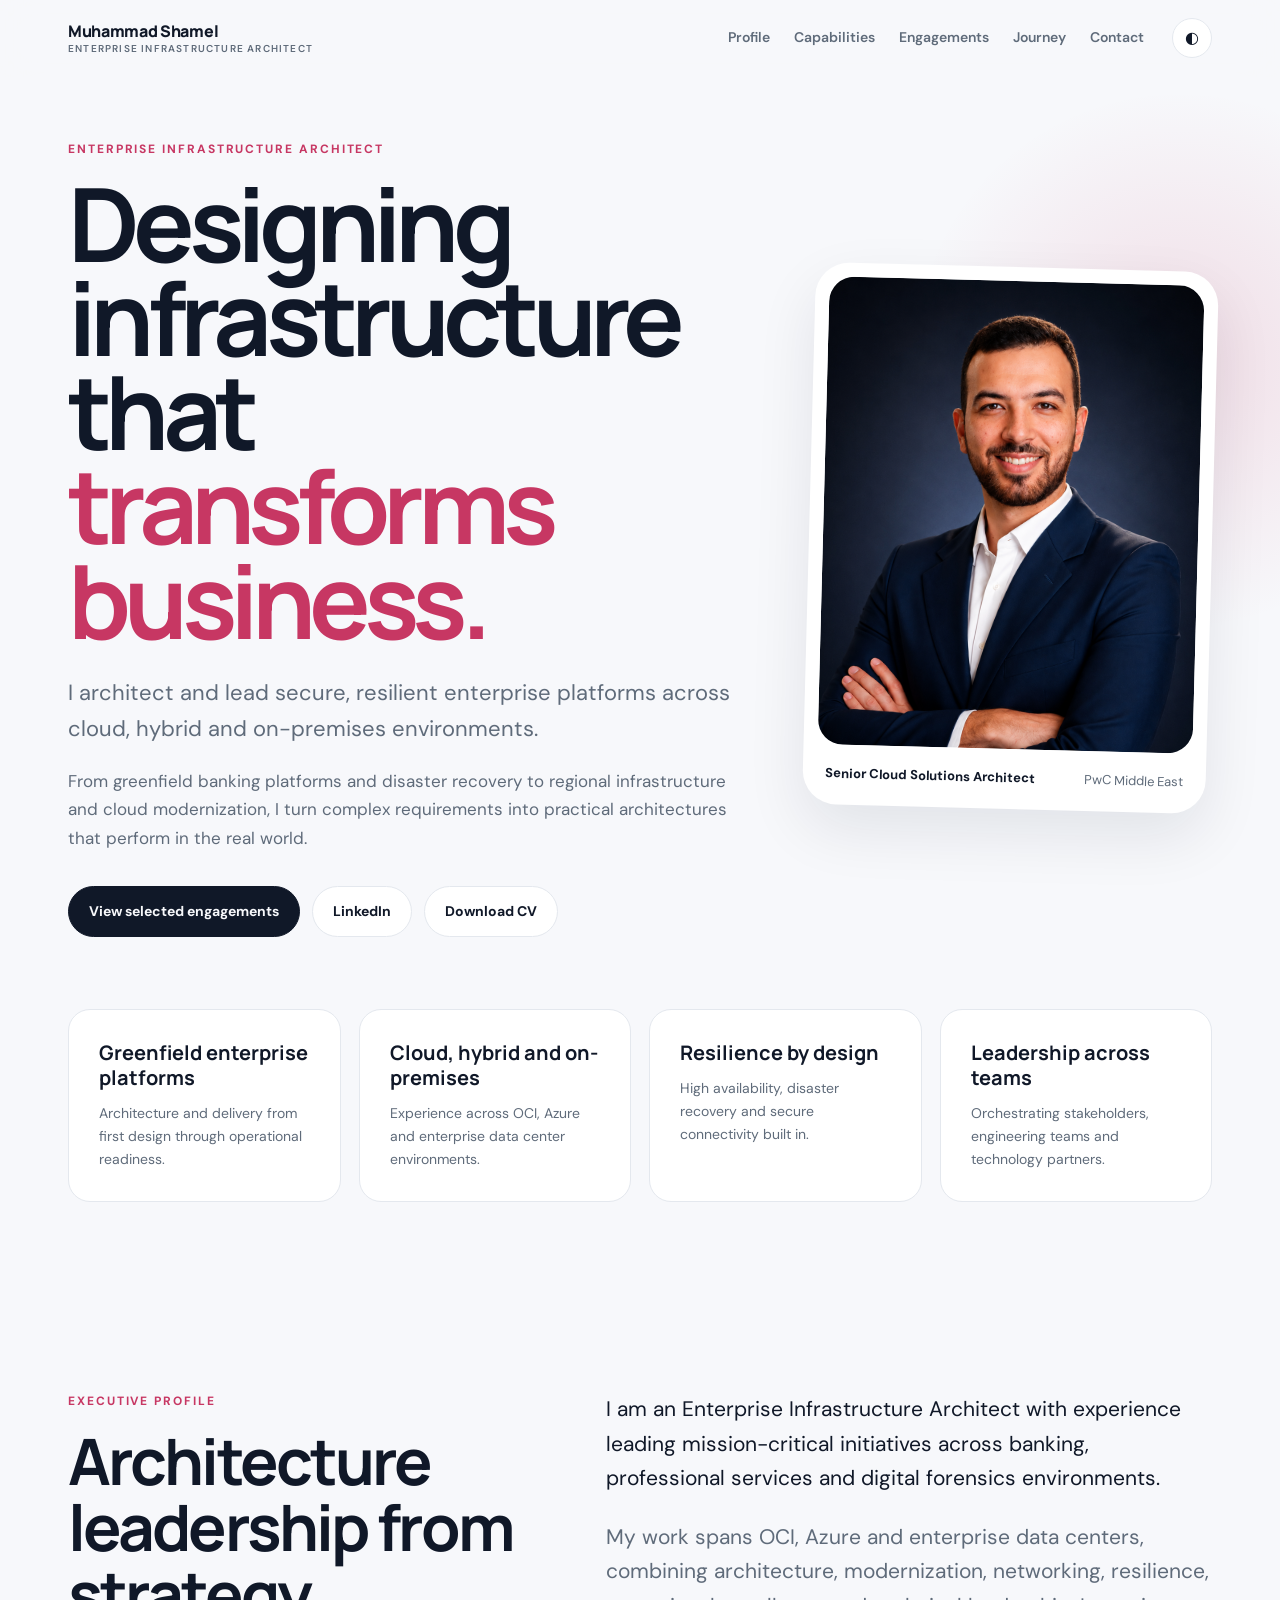
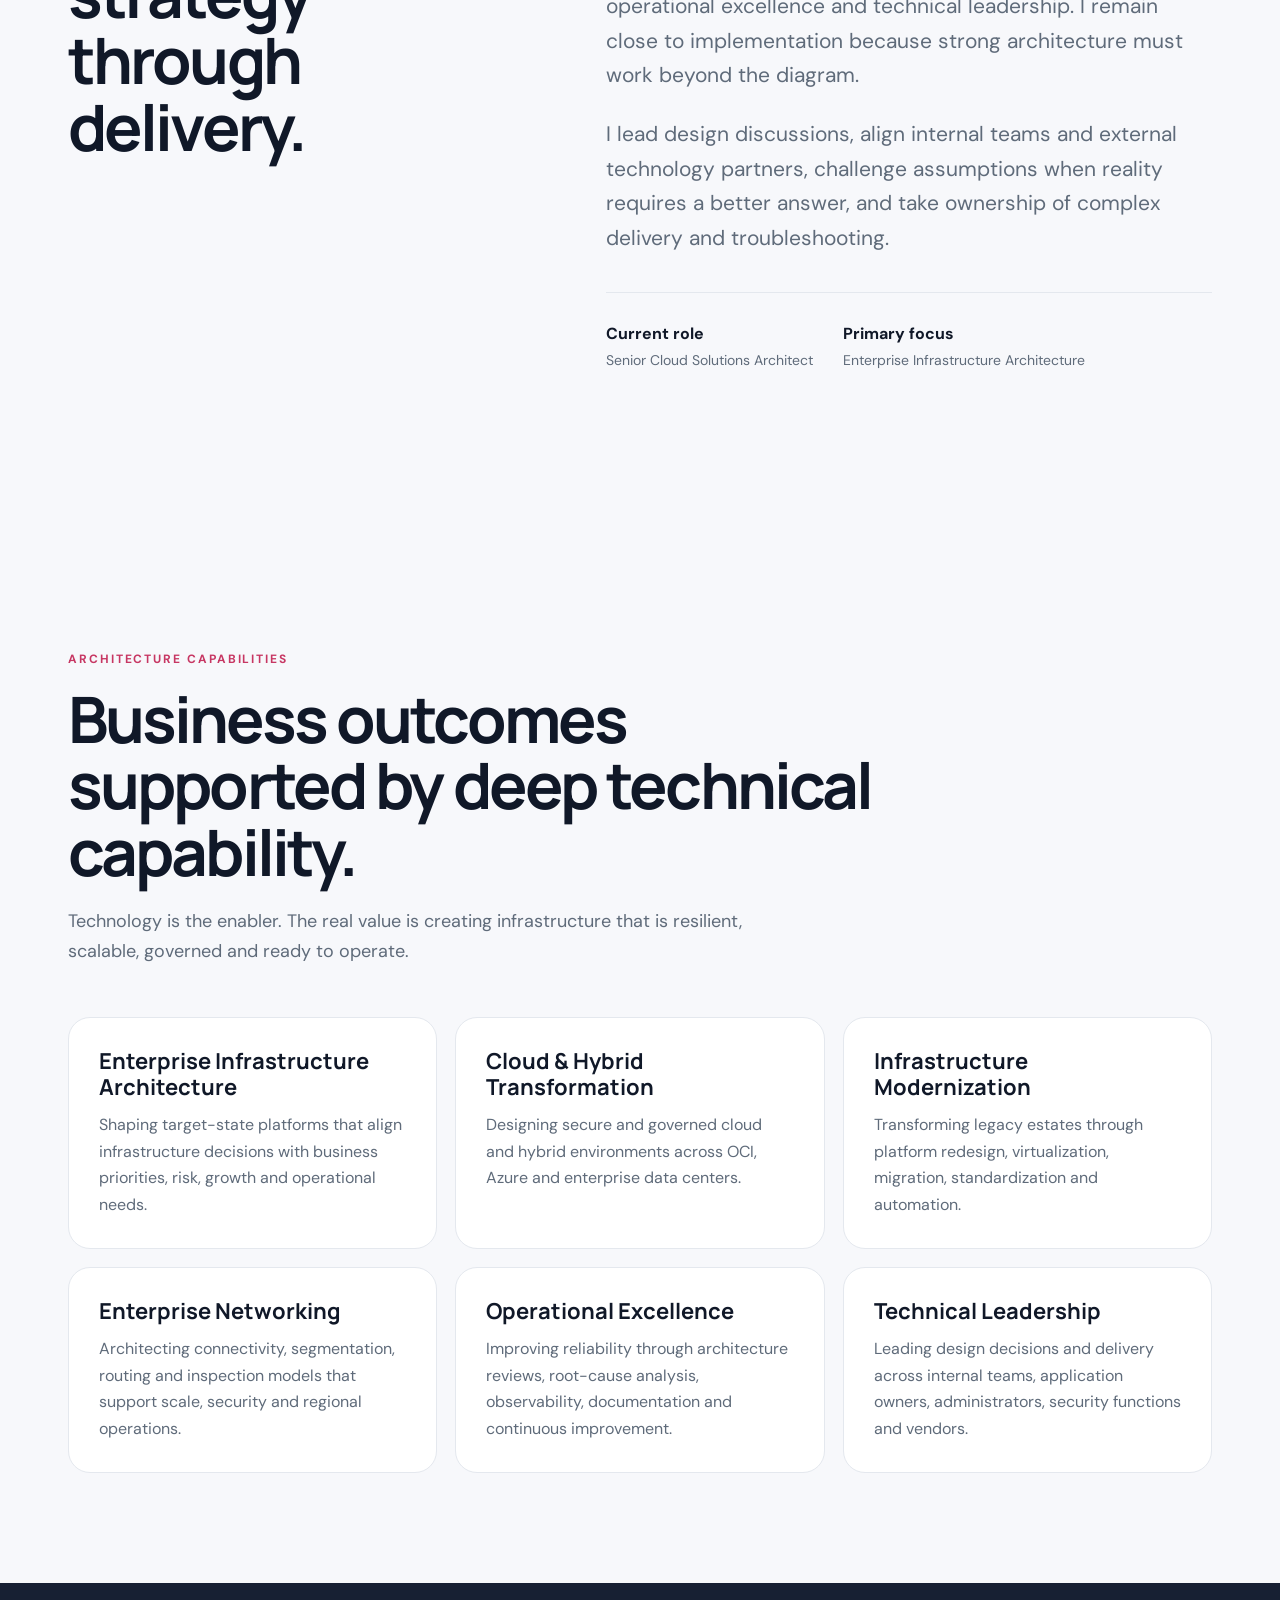
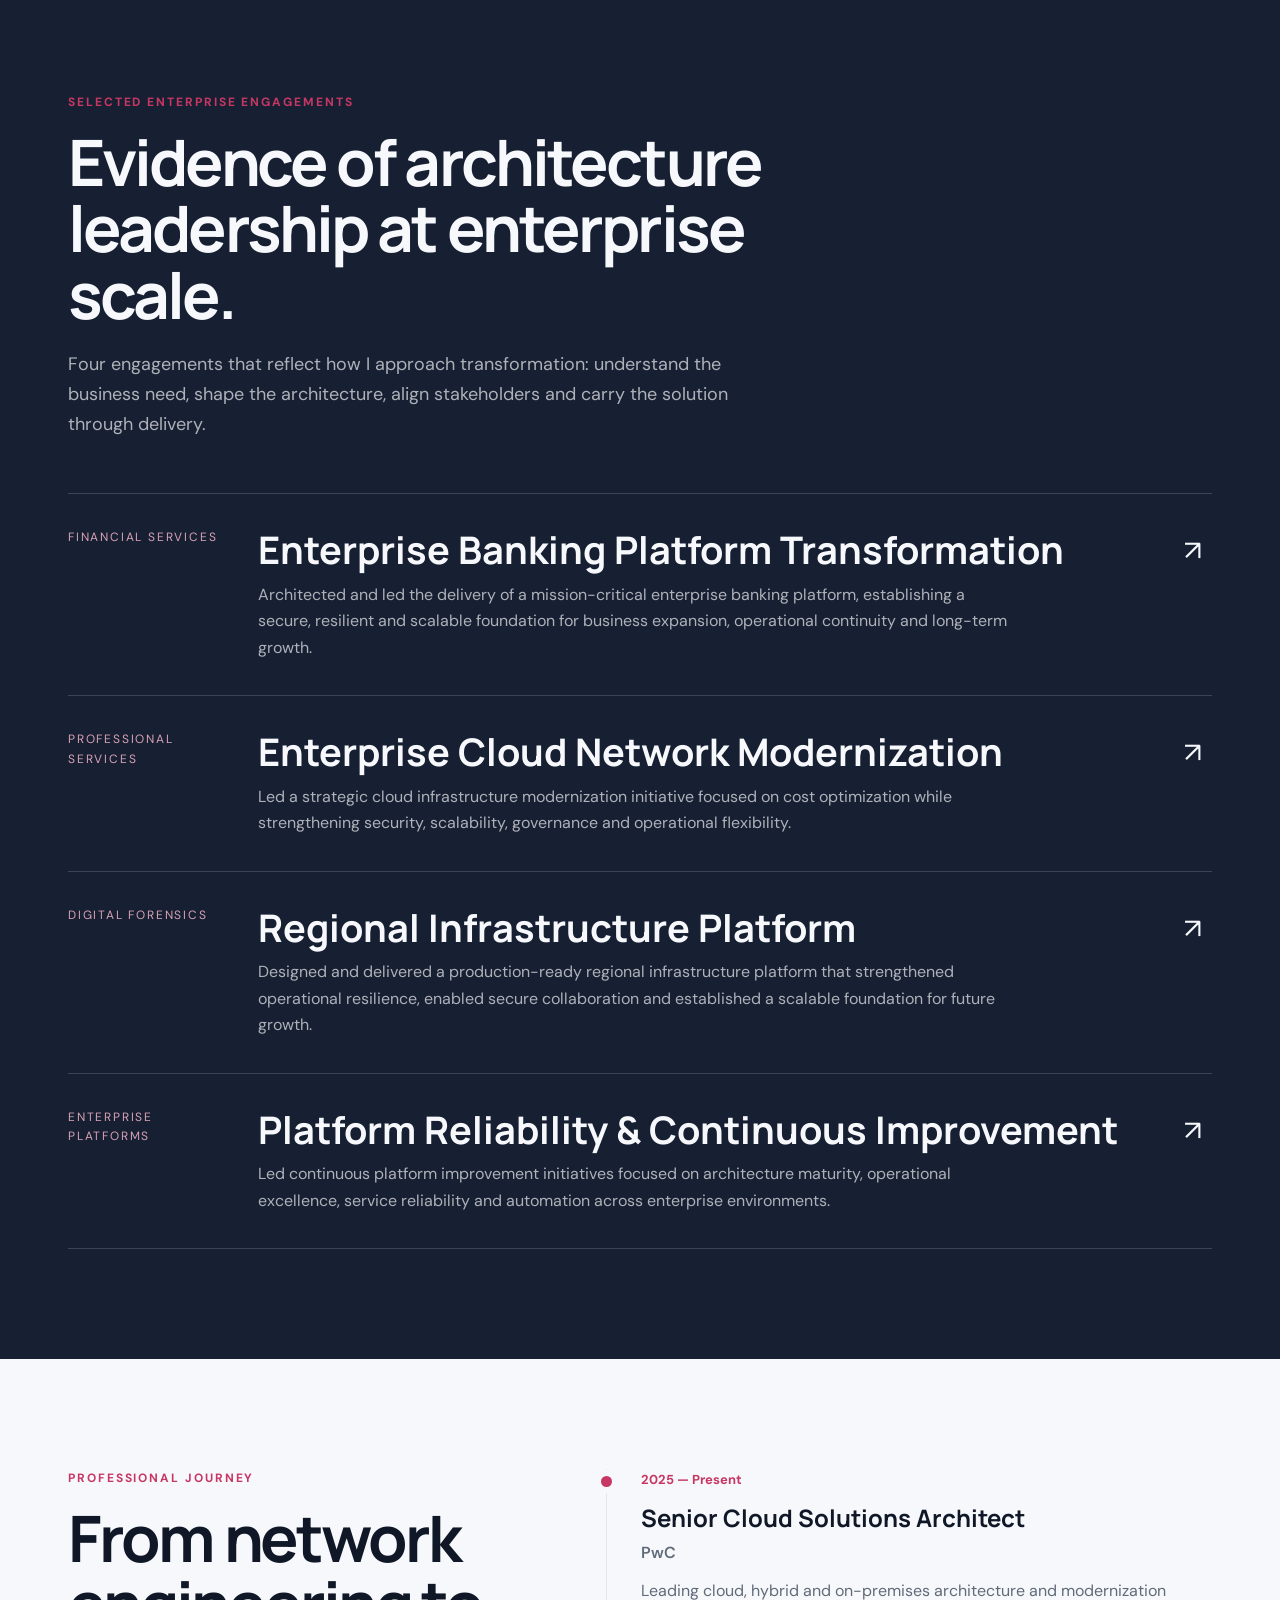
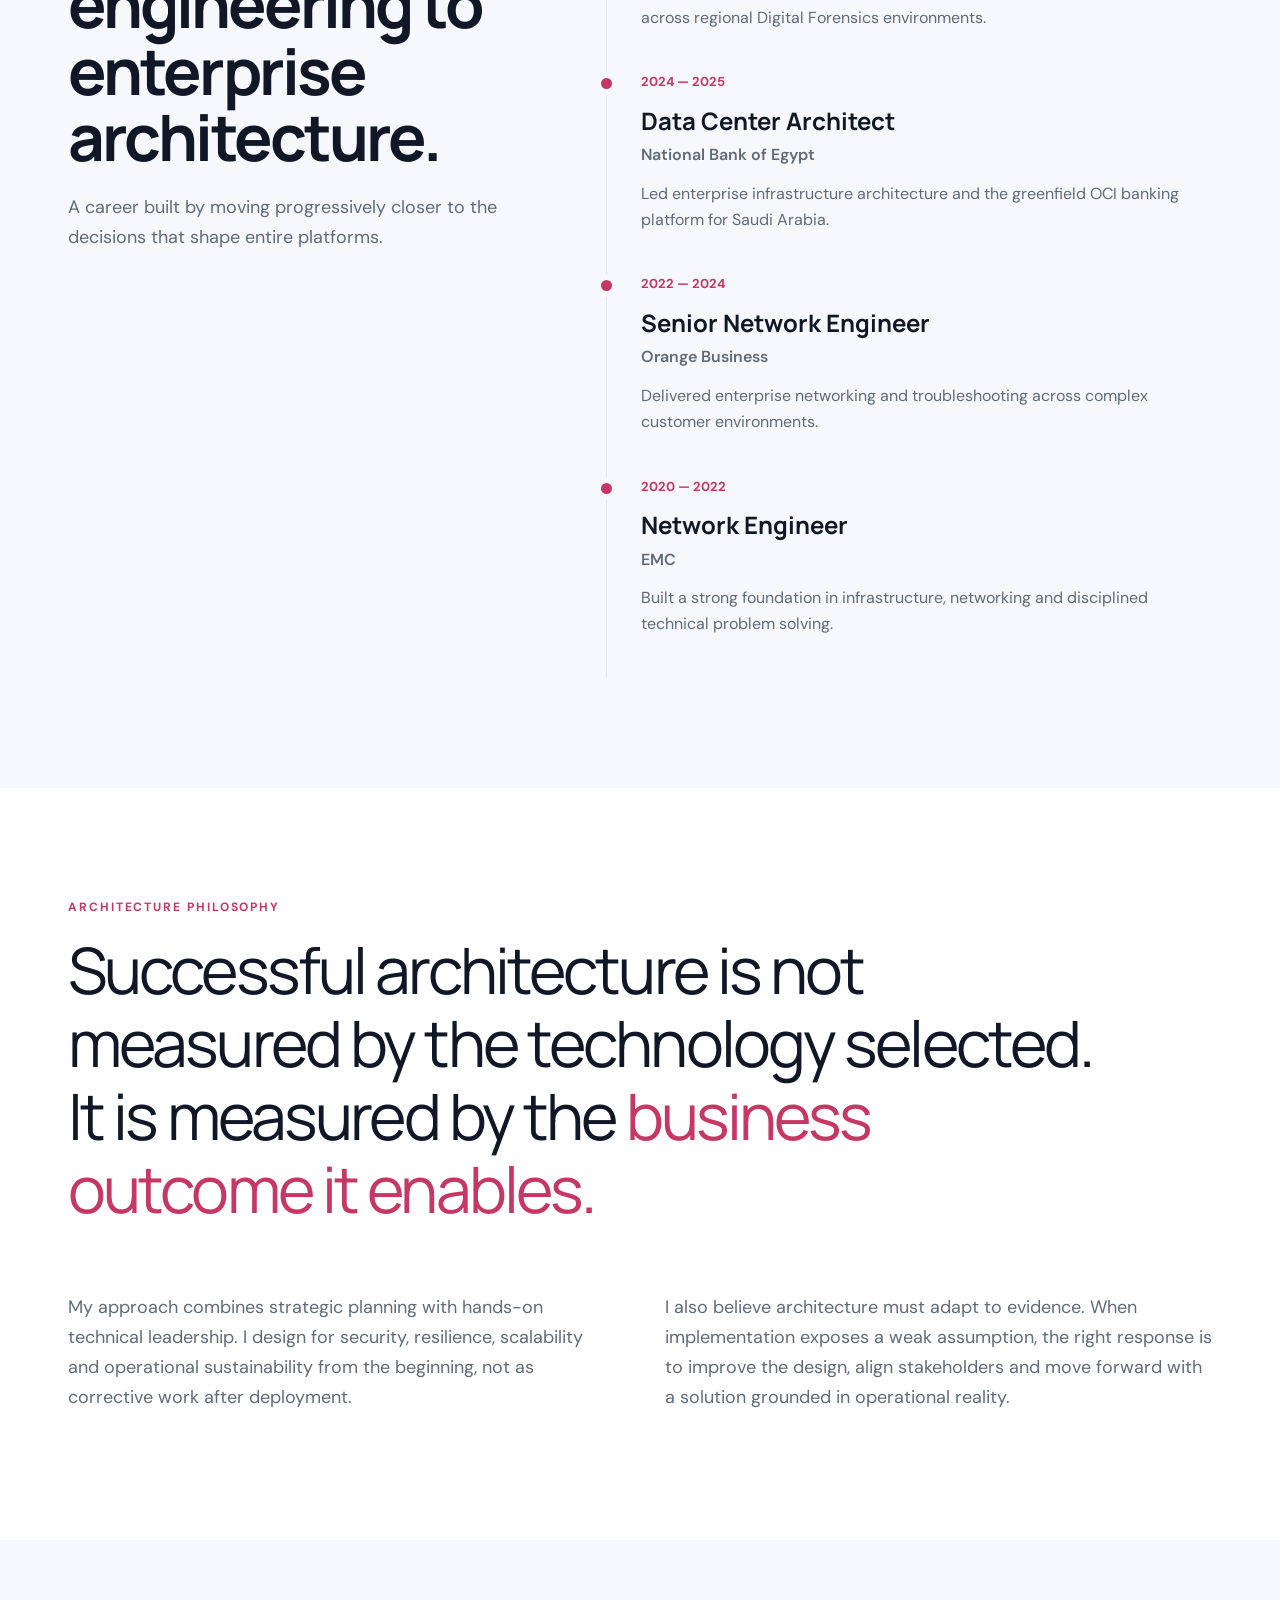
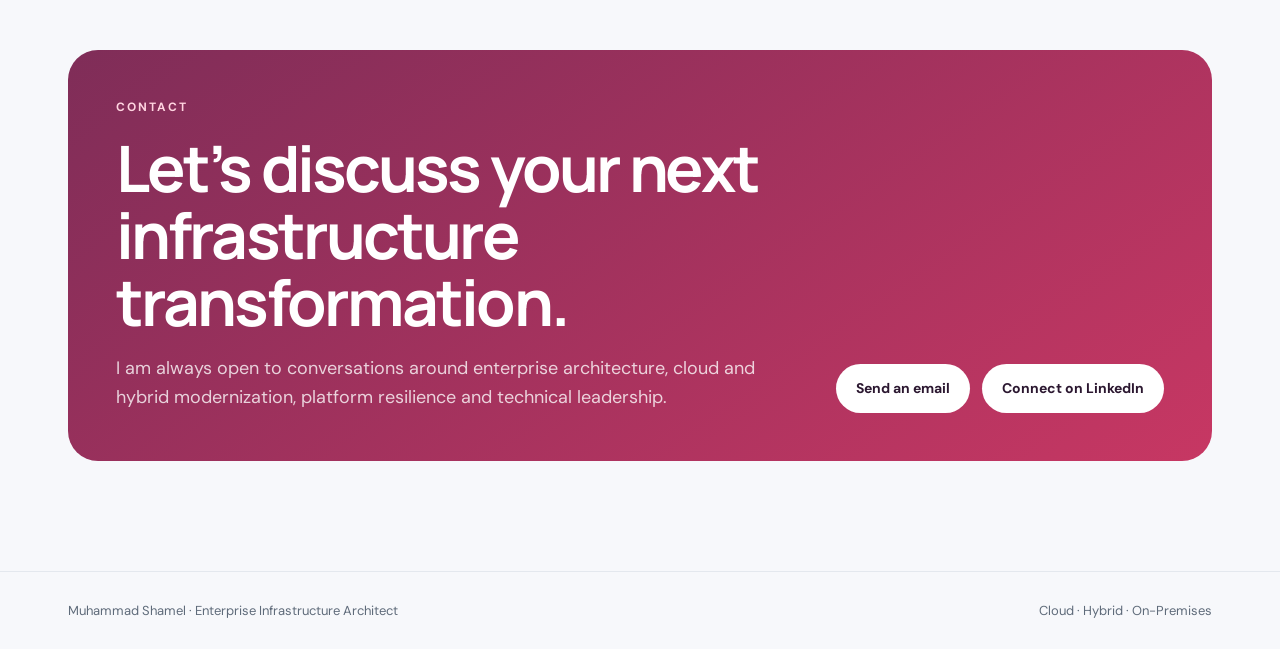
==== docs/index.html @ b3549b12 "updates" ====
<!doctype html>
<html lang="en" data-theme="light">
<head>
<meta charset="utf-8">
<meta name="viewport" content="width=device-width,initial-scale=1">
<title>Muhammad Shamel | Enterprise Infrastructure Architect</title>
<meta name="description" content="Enterprise Infrastructure Architect designing and leading secure, resilient and modern cloud, hybrid and on-premises platforms.">
<link rel="preconnect" href="https://fonts.googleapis.com">
<link rel="preconnect" href="https://fonts.gstatic.com" crossorigin>
<link href="https://fonts.googleapis.com/css2?family=DM+Sans:wght@400;500;600;700&family=Manrope:wght@500;600;700;800&display=swap" rel="stylesheet">
<style>
:root{--bg:#f7f8fb;--surface:#fff;--surface-2:#f0f3f7;--text:#101828;--muted:#5f6b7a;--line:#e4e8ee;--brand:#c73763;--brand-2:#7f2d58;--dark:#172033;--shadow:0 24px 60px rgba(16,24,40,.09);--radius:22px;--max:1200px;--font:"DM Sans",sans-serif;--display:"Manrope",sans-serif}
html[data-theme="dark"]{--bg:#0d1119;--surface:#141a24;--surface-2:#1a2230;--text:#f5f7fb;--muted:#a7b0bf;--line:#283243;--dark:#f5f7fb;--shadow:0 24px 70px rgba(0,0,0,.32)}
*{box-sizing:border-box}html{scroll-behavior:smooth;scroll-padding-top:82px}body{margin:0;background:var(--bg);color:var(--text);font-family:var(--font);line-height:1.65;-webkit-font-smoothing:antialiased}a{color:inherit;text-decoration:none}button{font:inherit}img{max-width:100%;display:block}.wrap{max-width:var(--max);margin:auto;padding:0 28px}.section{padding:110px 0}.eyebrow{font-size:12px;letter-spacing:.16em;text-transform:uppercase;font-weight:700;color:var(--brand);margin-bottom:16px}.section h2{font-family:var(--display);font-size:clamp(38px,5vw,64px);line-height:1.04;letter-spacing:-.045em;margin:0;max-width:820px}.lead{font-size:18px;color:var(--muted);max-width:720px;margin:22px 0 0}.nav{position:fixed;inset:0 0 auto;z-index:50;background:color-mix(in srgb,var(--bg) 82%,transparent);backdrop-filter:blur(18px);border-bottom:1px solid transparent}.nav.scrolled{border-color:var(--line)}.nav-inner{height:76px;display:flex;align-items:center;gap:28px}.brand{font-family:var(--display);font-weight:800;letter-spacing:-.02em}.brand small{display:block;font-family:var(--font);font-weight:600;color:var(--muted);font-size:10px;letter-spacing:.12em;text-transform:uppercase;margin-top:-3px}.links{display:flex;gap:24px;margin-left:auto;font-size:14px;font-weight:600;color:var(--muted)}.links a:hover,.links a.active{color:var(--text)}.nav-actions{display:flex;gap:8px}.icon-btn{width:40px;height:40px;border:1px solid var(--line);background:var(--surface);border-radius:50%;display:grid;place-items:center;color:var(--text);cursor:pointer}.menu-btn{display:none}.mobile{display:none;padding:8px 28px 20px;background:var(--bg);border-bottom:1px solid var(--line)}.mobile.open{display:block}.mobile a{display:block;padding:13px 0;border-bottom:1px solid var(--line);font-weight:600}
.hero{min-height:100vh;padding:140px 0 80px;display:flex;align-items:center;position:relative;overflow:hidden}.hero:before{content:"";position:absolute;width:560px;height:560px;border-radius:50%;background:radial-gradient(circle,rgba(199,55,99,.14),transparent 68%);right:-180px;top:80px}.hero-grid{display:grid;grid-template-columns:1.25fr .75fr;gap:70px;align-items:center}.hero h1{font-family:var(--display);font-size:clamp(58px,8vw,108px);line-height:.92;letter-spacing:-.065em;margin:0}.hero h1 span{display:block;color:var(--brand)}.hero-sub{font-size:22px;color:var(--muted);max-width:720px;margin:28px 0 0}.hero-copy{font-size:17px;color:var(--muted);max-width:680px;margin:20px 0 0}.actions{display:flex;flex-wrap:wrap;gap:12px;margin-top:34px}.btn{display:inline-flex;align-items:center;justify-content:center;padding:13px 20px;border-radius:999px;font-size:14px;font-weight:700;border:1px solid var(--line);background:var(--surface);cursor:pointer;transition:.2s}.btn:hover{transform:translateY(-2px);box-shadow:0 10px 24px rgba(16,24,40,.08)}.btn.primary{background:var(--text);color:var(--bg);border-color:var(--text)}.portrait{position:relative}.portrait-card{background:var(--surface);border-radius:34px;padding:14px;box-shadow:var(--shadow);transform:rotate(1.5deg)}.portrait-card img{width:100%;aspect-ratio:4/5;object-fit:cover;border-radius:25px;background:var(--surface-2)}.portrait-meta{display:flex;justify-content:space-between;padding:18px 8px 6px;font-size:13px;color:var(--muted)}.portrait-meta strong{color:var(--text)}.impact-strip{margin-top:72px;display:grid;grid-template-columns:repeat(4,1fr);gap:18px;border:0}.impact-item{padding:30px;background:var(--surface);border:1px solid var(--line);border-radius:var(--radius);transition:.22s}.impact-item:hover{transform:translateY(-5px);box-shadow:var(--shadow)}.impact-item strong{display:block;font-family:var(--display);font-size:20px;line-height:1.25}.impact-item span{display:block;color:var(--muted);font-size:14px;margin-top:12px}
.profile{display:grid;grid-template-columns:.85fr 1.15fr;gap:90px}.profile aside{position:sticky;top:120px;align-self:start}.profile-copy p{font-size:21px;line-height:1.65;margin:0 0 24px;color:var(--muted)}.profile-copy p:first-child{color:var(--text)}.signature{margin-top:36px;padding-top:28px;border-top:1px solid var(--line);display:flex;gap:30px;flex-wrap:wrap}.signature div{min-width:180px}.signature b{display:block}.signature span{color:var(--muted);font-size:14px}
.cap-grid{display:grid;grid-template-columns:repeat(3,1fr);gap:18px;margin-top:50px}.cap{background:var(--surface);padding:30px;border-radius:var(--radius);border:1px solid var(--line);transition:.22s}.cap:hover{transform:translateY(-5px);box-shadow:var(--shadow)}.cap-no{display:none!important}.cap h3{font-family:var(--display);font-size:22px;line-height:1.2;margin:0 0 12px}.cap p{color:var(--muted);margin:0}
.engagements{background:var(--dark);color:var(--bg)}html[data-theme="dark"] .engagements{background:#090c12;color:#f7f8fb}.engagements .lead{color:rgba(255,255,255,.65)}.case-list{margin-top:54px;border-top:1px solid rgba(255,255,255,.16)}.case{display:grid;grid-template-columns:160px 1fr 28px;gap:30px;padding:34px 0;border-bottom:1px solid rgba(255,255,255,.16);cursor:pointer;transition:.2s}.case:hover{padding-left:12px}.case .sector{font-size:12px;text-transform:uppercase;letter-spacing:.15em;color:#d7a1b4}.case h3{font-family:var(--display);font-size:clamp(25px,3vw,38px);line-height:1.15;margin:0}.case p{color:rgba(255,255,255,.65);margin:10px 0 0;max-width:760px}.arrow{font-size:28px}.journey{display:grid;grid-template-columns:.85fr 1.15fr;gap:90px}.timeline{border-left:1px solid var(--line);padding-left:34px}.job{position:relative;padding:0 0 40px}.job:before{content:"";position:absolute;left:-40px;top:7px;width:11px;height:11px;border-radius:50%;background:var(--brand);box-shadow:0 0 0 6px var(--bg)}.job .year{color:var(--brand);font-weight:700;font-size:13px}.job h3{font-family:var(--display);font-size:24px;margin:8px 0 2px}.job .org{color:var(--muted);font-weight:600}.job p{color:var(--muted);margin:12px 0 0;max-width:700px}.philosophy{background:var(--surface)}.quote{font-family:var(--display);font-size:clamp(36px,5vw,68px);line-height:1.14;letter-spacing:-.045em;max-width:1050px}.quote span{color:var(--brand)}.philosophy-grid{display:grid;grid-template-columns:1fr 1fr;gap:50px;margin-top:50px;color:var(--muted);font-size:18px}.contact-card{background:linear-gradient(145deg,var(--brand-2),var(--brand));color:white;border-radius:30px;padding:48px}.contact-card p{color:rgba(255,255,255,.78);font-size:18px;max-width:760px;margin:18px 0 0}.contact-card .btn{background:white;color:#2b1730;border:0}.contact-wide{display:flex;align-items:flex-end;justify-content:space-between;gap:48px}.contact-wide h2{font-family:var(--display);font-size:clamp(38px,5vw,64px);line-height:1.05;letter-spacing:-.045em;margin:0;max-width:820px}.contact-wide .actions{margin-top:0;flex-shrink:0}.contact-content{max-width:830px}.footer{padding:28px 0;border-top:1px solid var(--line);color:var(--muted);font-size:13px}.footer-inner{display:flex;justify-content:space-between;gap:20px;flex-wrap:wrap}
.modal{position:fixed;inset:0;z-index:100;display:none;align-items:center;justify-content:center;padding:24px}.modal.open{display:flex}.modal-bg{position:absolute;inset:0;background:rgba(5,10,18,.72);backdrop-filter:blur(8px)}.modal-card{position:relative;background:var(--surface);color:var(--text);width:min(860px,100%);max-height:86vh;overflow:auto;border-radius:28px;padding:38px;box-shadow:var(--shadow)}.modal-head{display:flex;justify-content:space-between;gap:20px}.modal h3{font-family:var(--display);font-size:36px;line-height:1.1;margin:8px 0 0}.close{width:38px;height:38px;border-radius:50%;border:1px solid var(--line);background:var(--surface);cursor:pointer}.case-details{display:grid;grid-template-columns:1fr 1fr;gap:28px;margin-top:30px}.case-details div{padding-top:18px;border-top:1px solid var(--line)}.case-details h4{font-size:12px;text-transform:uppercase;letter-spacing:.12em;color:var(--brand);margin:0 0 10px}.case-details p{color:var(--muted);margin:0}.toast{position:fixed;left:50%;bottom:88px;transform:translate(-50%,20px);opacity:0;z-index:130;background:var(--text);color:var(--bg);padding:11px 18px;border-radius:999px;transition:.2s}.toast.show{opacity:1;transform:translate(-50%,0)}.reveal{opacity:1;transform:none;transition:.7s}.reveal.in{opacity:1;transform:none}
@media(max-width:920px){.links{display:none}.menu-btn{display:grid}.hero-grid,.profile,.journey{grid-template-columns:1fr}.contact-wide{align-items:flex-start;flex-direction:column}.portrait{max-width:430px}.profile aside{position:static}.impact-strip{grid-template-columns:1fr 1fr}.impact-item:nth-child(2){border-right:1px solid var(--line)}.impact-item:nth-child(-n+2){border-bottom:1px solid var(--line)}.cap-grid{grid-template-columns:1fr 1fr}.case{grid-template-columns:110px 1fr 20px}.philosophy-grid{grid-template-columns:1fr}}
@media(max-width:620px){.wrap{padding:0 20px}.section{padding:80px 0}.hero{padding-top:120px}.hero h1{font-size:54px}.impact-strip,.cap-grid{grid-template-columns:1fr}.contact-card{padding:30px}.impact-item{border-right:1px solid var(--line);border-bottom:1px solid var(--line)}.case{grid-template-columns:1fr 22px}.case .sector{grid-column:1/-1}.case-details{grid-template-columns:1fr}.modal-card{padding:26px}}
@media(prefers-reduced-motion:reduce){*{scroll-behavior:auto!important;transition:none!important}.reveal{opacity:1;transform:none}}
</style>
</head>
<body>
<header class="nav" id="nav"><div class="wrap nav-inner"><a class="brand" href="#top"><span data-edit="identity.name">Muhammad Shamel</span><small data-edit="identity.title">Enterprise Infrastructure Architect</small></a><nav class="links"><a href="#profile">Profile</a><a href="#capabilities">Capabilities</a><a href="#engagements">Engagements</a><a href="#journey">Journey</a><a href="#contact">Contact</a></nav><div class="nav-actions"><button class="icon-btn" id="themeToggle" aria-label="Toggle theme">◐</button><button class="icon-btn menu-btn" id="menuBtn" aria-label="Menu">☰</button></div></div><nav class="mobile" id="mobile"><a href="#profile">Profile</a><a href="#capabilities">Capabilities</a><a href="#engagements">Engagements</a><a href="#journey">Journey</a><a href="#contact">Contact</a></nav></header>
<main id="top">
<section class="hero"><div class="wrap"><div class="hero-grid"><div class="reveal"><div class="eyebrow" data-edit="hero.eyebrow">Enterprise Infrastructure Architect</div><h1 data-edit="hero.headline">Designing infrastructure that <span>transforms business.</span></h1><p class="hero-sub" data-edit="hero.sub">I architect and lead secure, resilient enterprise platforms across cloud, hybrid and on-premises environments.</p><p class="hero-copy" data-edit="hero.copy">From greenfield banking platforms and disaster recovery to regional infrastructure and cloud modernization, I turn complex requirements into practical architectures that perform in the real world.</p><div class="actions"><a class="btn primary" href="#engagements" data-edit="labels.viewEngagements">View selected engagements</a><a class="btn" id="linkedinBtn" href="https://www.linkedin.com/in/" data-edit="labels.linkedin">LinkedIn</a><a class="btn" id="cvBtn" href="#" data-edit="labels.downloadCv">Download CV</a></div></div><div class="portrait reveal"><div class="portrait-card"><img id="photo" src="assets/photo.png" alt="Muhammad Shamel"><div class="portrait-meta"><strong data-edit="identity.role">Senior Cloud Solutions Architect</strong><span data-edit="identity.company">PwC Middle East</span></div></div></div></div><div class="impact-strip reveal" id="impactStrip"><div class="impact-item"><strong data-edit="impact.0.title">Greenfield enterprise platforms</strong><span data-edit="impact.0.text">Architecture and delivery from first design through operational readiness.</span></div><div class="impact-item"><strong data-edit="impact.1.title">Cloud, hybrid and on-premises</strong><span data-edit="impact.1.text">Experience across OCI, Azure and enterprise data center environments.</span></div><div class="impact-item"><strong data-edit="impact.2.title">Resilience by design</strong><span data-edit="impact.2.text">High availability, disaster recovery and secure connectivity built in.</span></div><div class="impact-item"><strong data-edit="impact.3.title">Leadership across teams</strong><span data-edit="impact.3.text">Orchestrating stakeholders, engineering teams and technology partners.</span></div></div></div></section>
<section class="section" id="profile"><div class="wrap profile"><aside class="reveal"><div class="eyebrow" data-edit="sections.profileEyebrow">Executive Profile</div><h2 data-edit="sections.profileHeading">Architecture leadership from strategy through delivery.</h2></aside><div class="profile-copy reveal"><p data-edit="profile.p1">I am an Enterprise Infrastructure Architect with experience leading mission-critical initiatives across banking, professional services and digital forensics environments.</p><p data-edit="profile.p2">My work spans OCI, Azure and enterprise data centers, combining architecture, modernization, networking, resilience, operational excellence and technical leadership. I remain close to implementation because strong architecture must work beyond the diagram.</p><p data-edit="profile.p3">I lead design discussions, align internal teams and external technology partners, challenge assumptions when reality requires a better answer, and take ownership of complex delivery and troubleshooting.</p><div class="signature"><div><b data-edit="labels.currentRole">Current role</b><span data-edit="identity.role">Senior Cloud Solutions Architect</span></div><div><b data-edit="labels.primaryFocus">Primary focus</b><span data-edit="identity.focus">Enterprise Infrastructure Architecture</span></div><div><b data-edit="labels.platforms">Platforms</b><span data-edit="identity.platforms">OCI, Azure and On-Premises</span></div></div></div></div></section>
<section class="section" id="capabilities"><div class="wrap"><div class="eyebrow reveal" data-edit="sections.capabilitiesEyebrow">Architecture Capabilities</div><h2 class="reveal" data-edit="sections.capabilitiesHeading">Business outcomes supported by deep technical capability.</h2><p class="lead reveal" data-edit="sections.capabilitiesLead">Technology is the enabler. The real value is creating infrastructure that is resilient, scalable, governed and ready to operate.</p><div class="cap-grid" id="capGrid"><article class="cap reveal"><h3 data-edit="capabilities.0.title">Enterprise Infrastructure Architecture</h3><p data-edit="capabilities.0.text">Shaping target-state platforms that align infrastructure decisions with business priorities, risk, growth and operational needs.</p></article><article class="cap reveal"><h3 data-edit="capabilities.1.title">Cloud &amp; Hybrid Transformation</h3><p data-edit="capabilities.1.text">Designing secure and governed cloud and hybrid environments across OCI, Azure and enterprise data centers.</p></article><article class="cap reveal"><h3 data-edit="capabilities.2.title">Infrastructure Modernization</h3><p data-edit="capabilities.2.text">Transforming legacy estates through platform redesign, virtualization, migration, standardization and automation.</p></article><article class="cap reveal"><h3 data-edit="capabilities.3.title">Enterprise Networking</h3><p data-edit="capabilities.3.text">Architecting connectivity, segmentation, routing and inspection models that support scale, security and regional operations.</p></article><article class="cap reveal"><h3 data-edit="capabilities.4.title">Operational Excellence</h3><p data-edit="capabilities.4.text">Improving reliability through architecture reviews, root-cause analysis, observability, documentation and continuous improvement.</p></article><article class="cap reveal"><h3 data-edit="capabilities.5.title">Technical Leadership</h3><p data-edit="capabilities.5.text">Leading design decisions and delivery across internal teams, application owners, administrators, security functions and vendors.</p></article></div></div></section>
<section class="section engagements" id="engagements"><div class="wrap"><div class="eyebrow reveal" data-edit="sections.engagementsEyebrow">Selected Enterprise Engagements</div><h2 class="reveal" data-edit="sections.engagementsHeading">Evidence of architecture leadership at enterprise scale.</h2><p class="lead reveal" data-edit="sections.engagementsLead">Four engagements that reflect how I approach transformation: understand the business need, shape the architecture, align stakeholders and carry the solution through delivery.</p><div class="case-list" id="caseList"><article class="case reveal" data-case="0"><div class="sector" data-edit="engagements.0.sector">Financial Services</div><div><h3 data-edit="engagements.0.title">Enterprise Banking Platform Transformation</h3><p data-edit="engagements.0.intro">Architected and led the delivery of a mission-critical enterprise banking platform, establishing a secure, resilient and scalable foundation for business expansion, operational continuity and long-term growth.</p></div><div class="arrow">↗</div></article><article class="case reveal" data-case="1"><div class="sector" data-edit="engagements.1.sector">Professional Services</div><div><h3 data-edit="engagements.1.title">Enterprise Cloud Network Modernization</h3><p data-edit="engagements.1.intro">Led a strategic cloud infrastructure modernization initiative focused on cost optimization while strengthening security, scalability, governance and operational flexibility.</p></div><div class="arrow">↗</div></article><article class="case reveal" data-case="2"><div class="sector" data-edit="engagements.2.sector">Digital Forensics</div><div><h3 data-edit="engagements.2.title">Regional Infrastructure Platform</h3><p data-edit="engagements.2.intro">Designed and delivered a production-ready regional infrastructure platform that strengthened operational resilience, enabled secure collaboration and established a scalable foundation for future growth.</p></div><div class="arrow">↗</div></article><article class="case reveal" data-case="3"><div class="sector" data-edit="engagements.3.sector">Enterprise Platforms</div><div><h3 data-edit="engagements.3.title">Platform Reliability &amp; Continuous Improvement</h3><p data-edit="engagements.3.intro">Led continuous platform improvement initiatives focused on architecture maturity, operational excellence, service reliability and automation across enterprise environments.</p></div><div class="arrow">↗</div></article></div></div></section>
<section class="section" id="journey"><div class="wrap journey"><div class="reveal"><div class="eyebrow" data-edit="sections.journeyEyebrow">Professional Journey</div><h2 data-edit="sections.journeyHeading">From network engineering to enterprise architecture.</h2><p class="lead" data-edit="sections.journeyLead">A career built by moving progressively closer to the decisions that shape entire platforms.</p></div><div class="timeline" id="timeline"><article class="job reveal"><div class="year" data-edit="journey.0.year">2025 — Present</div><h3 data-edit="journey.0.role">Senior Cloud Solutions Architect</h3><div class="org" data-edit="journey.0.org">PwC Middle East</div><p data-edit="journey.0.text">Leading cloud, hybrid and on-premises architecture and modernization across regional Digital Forensics environments.</p></article><article class="job reveal"><div class="year" data-edit="journey.1.year">2024 — 2025</div><h3 data-edit="journey.1.role">Data Center Architect</h3><div class="org" data-edit="journey.1.org">National Bank of Egypt</div><p data-edit="journey.1.text">Led enterprise infrastructure architecture and the greenfield OCI banking platform for Saudi Arabia.</p></article><article class="job reveal"><div class="year" data-edit="journey.2.year">2022 — 2024</div><h3 data-edit="journey.2.role">Network Engineer</h3><div class="org" data-edit="journey.2.org">Orange Business</div><p data-edit="journey.2.text">Delivered enterprise networking and troubleshooting across complex customer environments.</p></article><article class="job reveal"><div class="year" data-edit="journey.3.year">2020 — 2022</div><h3 data-edit="journey.3.role">Network Engineer</h3><div class="org" data-edit="journey.3.org">EMC</div><p data-edit="journey.3.text">Built a strong foundation in infrastructure, networking and disciplined technical problem solving.</p></article></div></div></section>
<section class="section philosophy"><div class="wrap"><div class="eyebrow reveal" data-edit="sections.philosophyEyebrow">Architecture Philosophy</div><div class="quote reveal" data-edit="philosophy.quote">Successful architecture is not measured by the technology selected. It is measured by the <span>business outcome it enables.</span></div><div class="philosophy-grid reveal"><p data-edit="philosophy.p1">My approach combines strategic planning with hands-on technical leadership. I design for security, resilience, scalability and operational sustainability from the beginning, not as corrective work after deployment.</p><p data-edit="philosophy.p2">I also believe architecture must adapt to evidence. When implementation exposes a weak assumption, the right response is to improve the design, align stakeholders and move forward with a solution grounded in operational reality.</p></div></div></section>
<section class="section" id="contact"><div class="wrap"><div class="contact-card contact-wide reveal"><div class="contact-content"><div class="eyebrow" style="color:#ffd4e0" data-edit="sections.contactEyebrow">Contact</div><h2 data-edit="contact.heading">Let’s discuss your next infrastructure transformation.</h2><p data-edit="contact.copy">I am always open to conversations around enterprise architecture, cloud and hybrid modernization, platform resilience and technical leadership.</p></div><div class="actions"><a class="btn" id="emailBtn" href="mailto:muhammad.shamel@example.com" data-edit="labels.sendEmail">Send an email</a><a class="btn" id="contactLinkedin" href="https://www.linkedin.com/in/" data-edit="labels.connectLinkedin">Connect on LinkedIn</a></div></div></div></section>
</main>
<footer class="footer"><div class="wrap footer-inner"><span data-edit="footer.left">Muhammad Shamel · Enterprise Infrastructure Architect</span><span data-edit="footer.right">Cloud · Hybrid · On-Premises</span></div></footer>
<div class="modal" id="modal"><div class="modal-bg" data-close></div><article class="modal-card"><div class="modal-head"><div><div class="eyebrow" id="modalSector"></div><h3 id="modalTitle"></h3></div><button class="close" data-close>×</button></div><p class="lead" id="modalIntro"></p><div class="case-details" id="modalDetails"></div></article></div>
<div class="toast" id="toast"></div>
<script>
window.SITE_CONFIG = {
  mode: "view",
  contentPath: "data/content.json",
  assetPrefix: ""
};
</script>
<script src="js/site.js"></script>
</body>
</html>
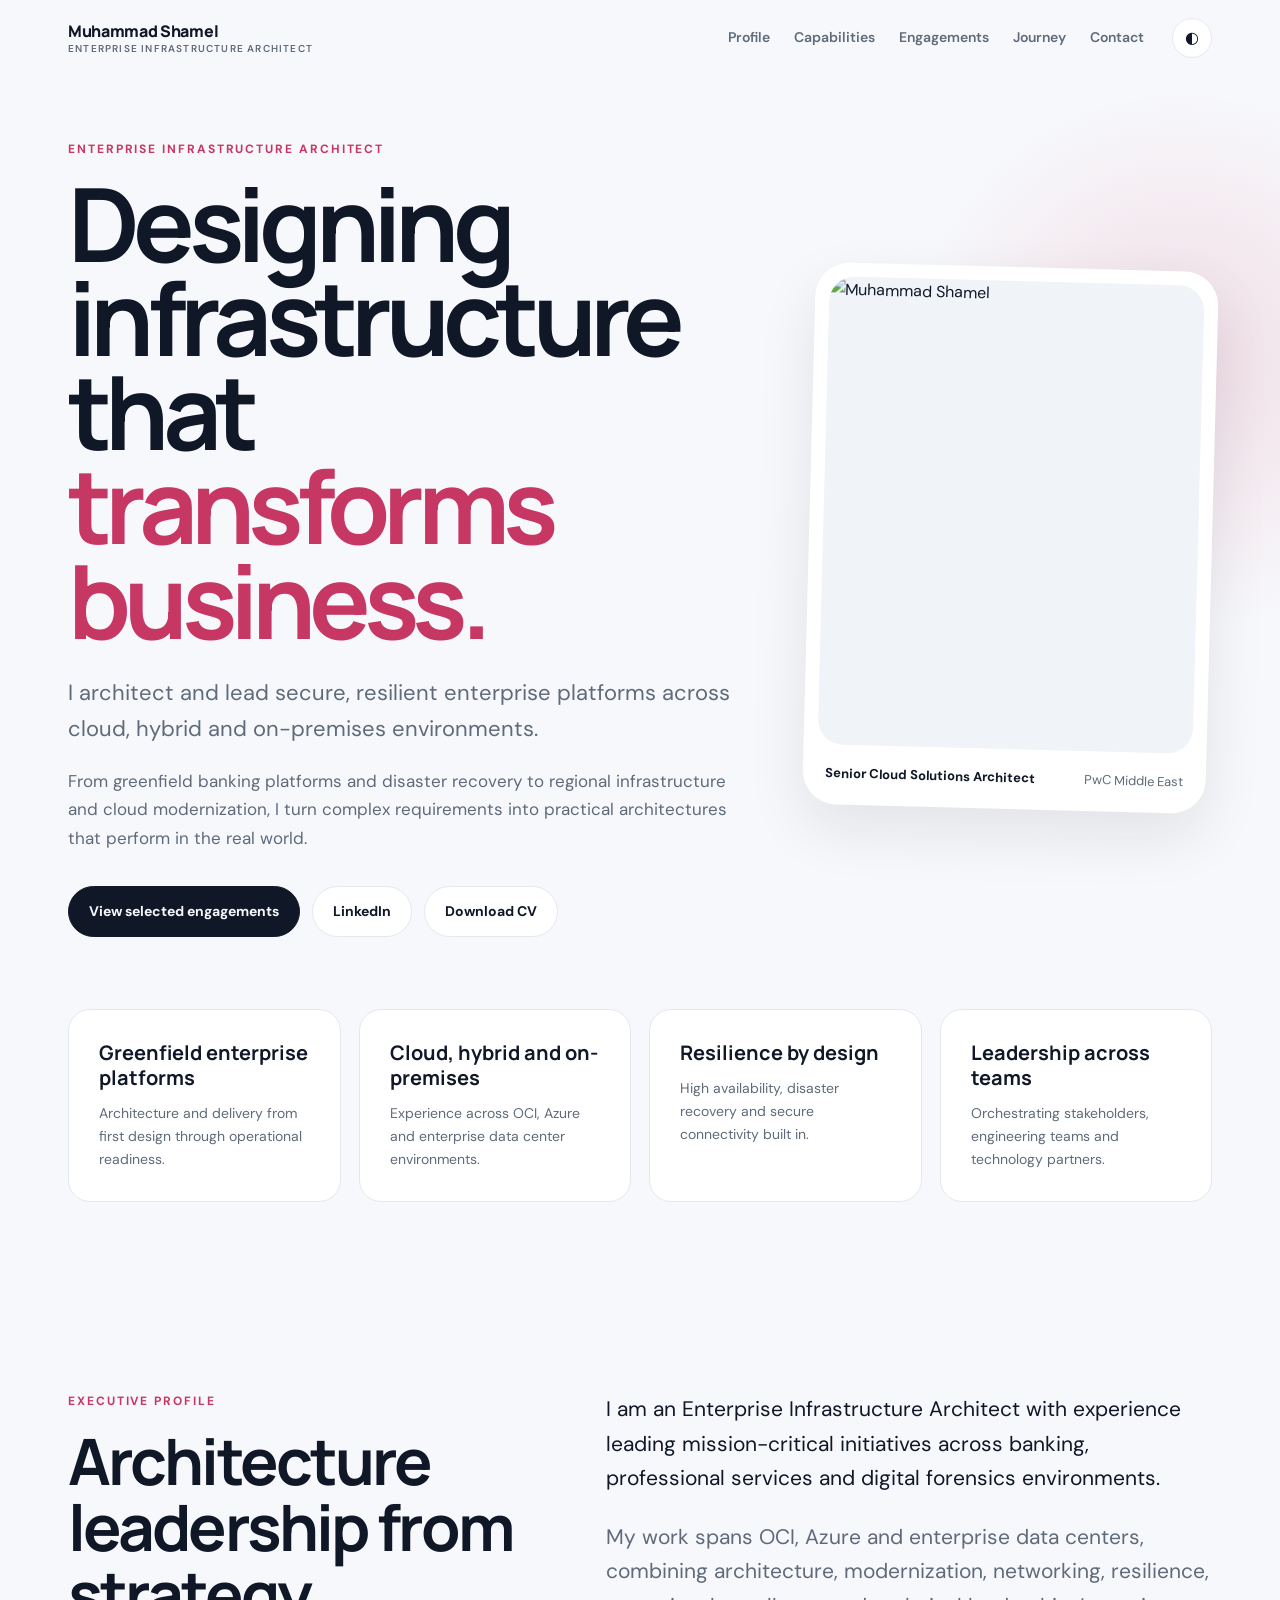
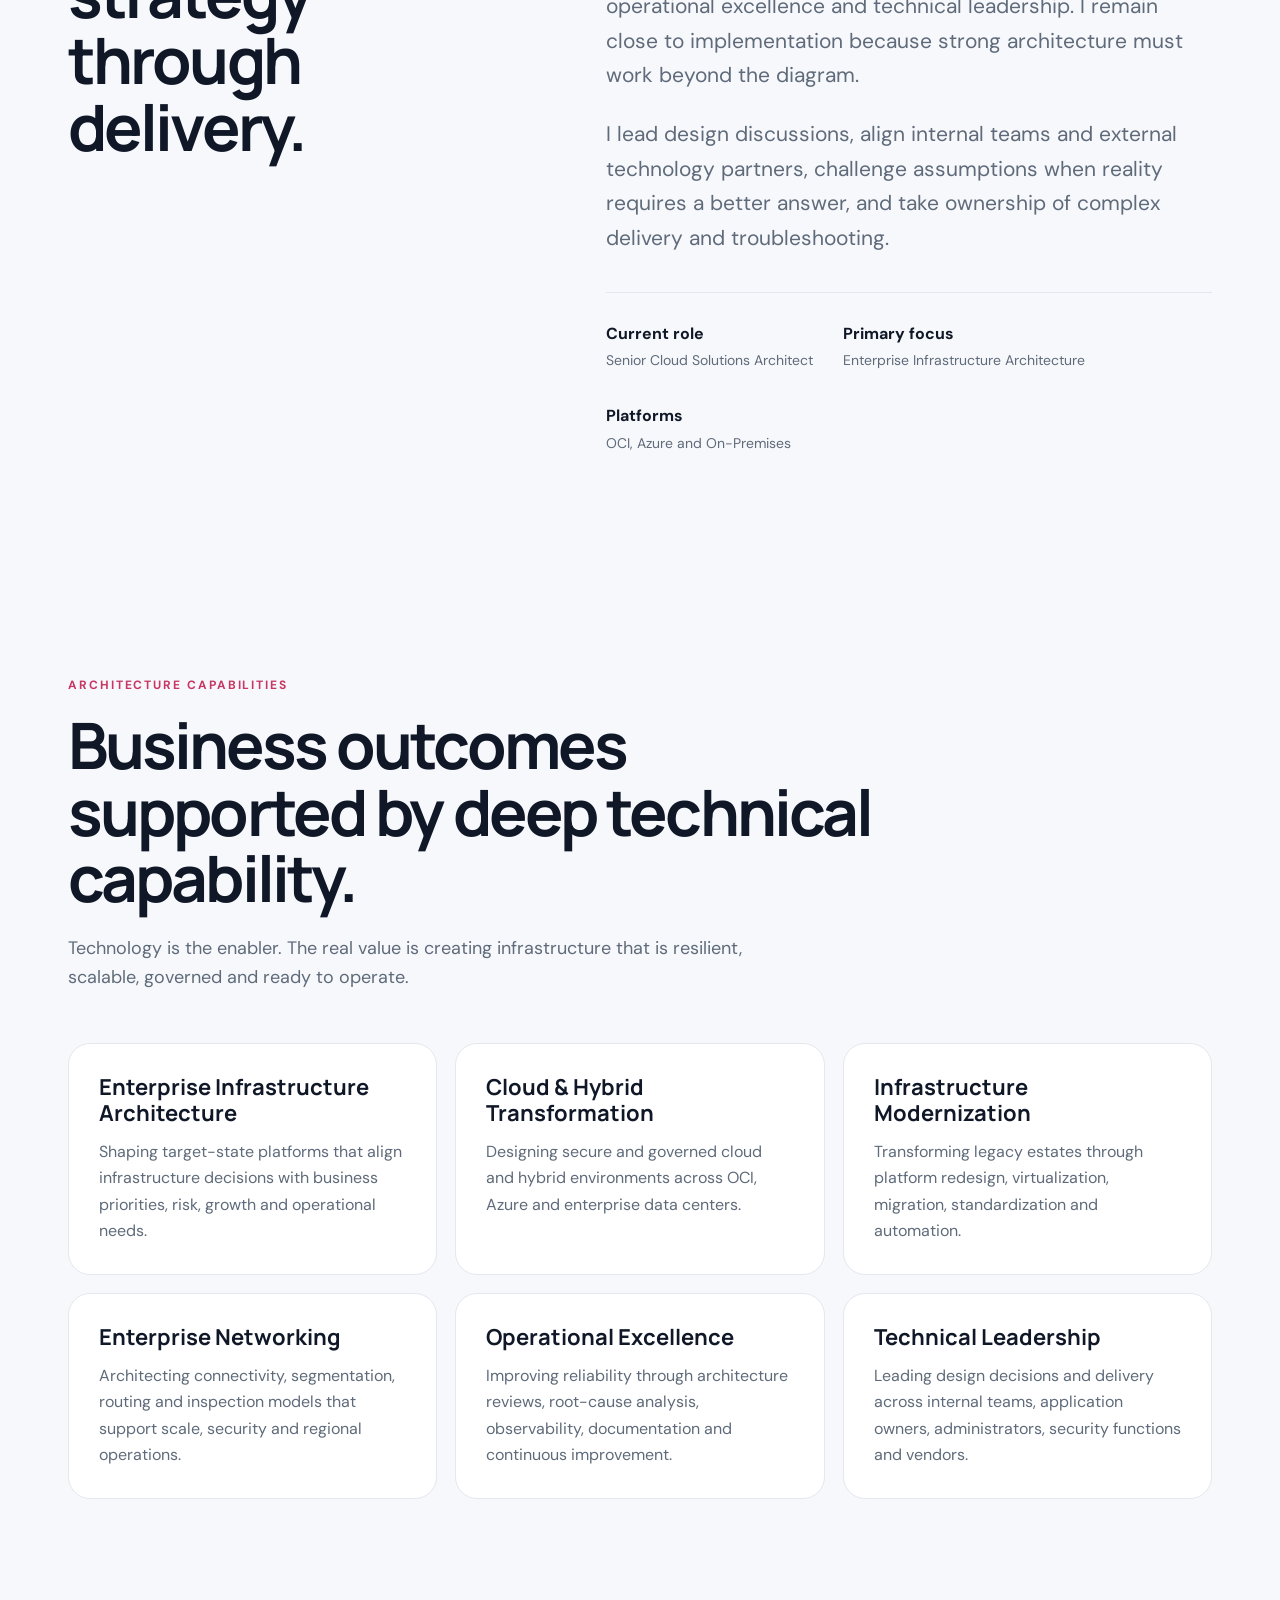
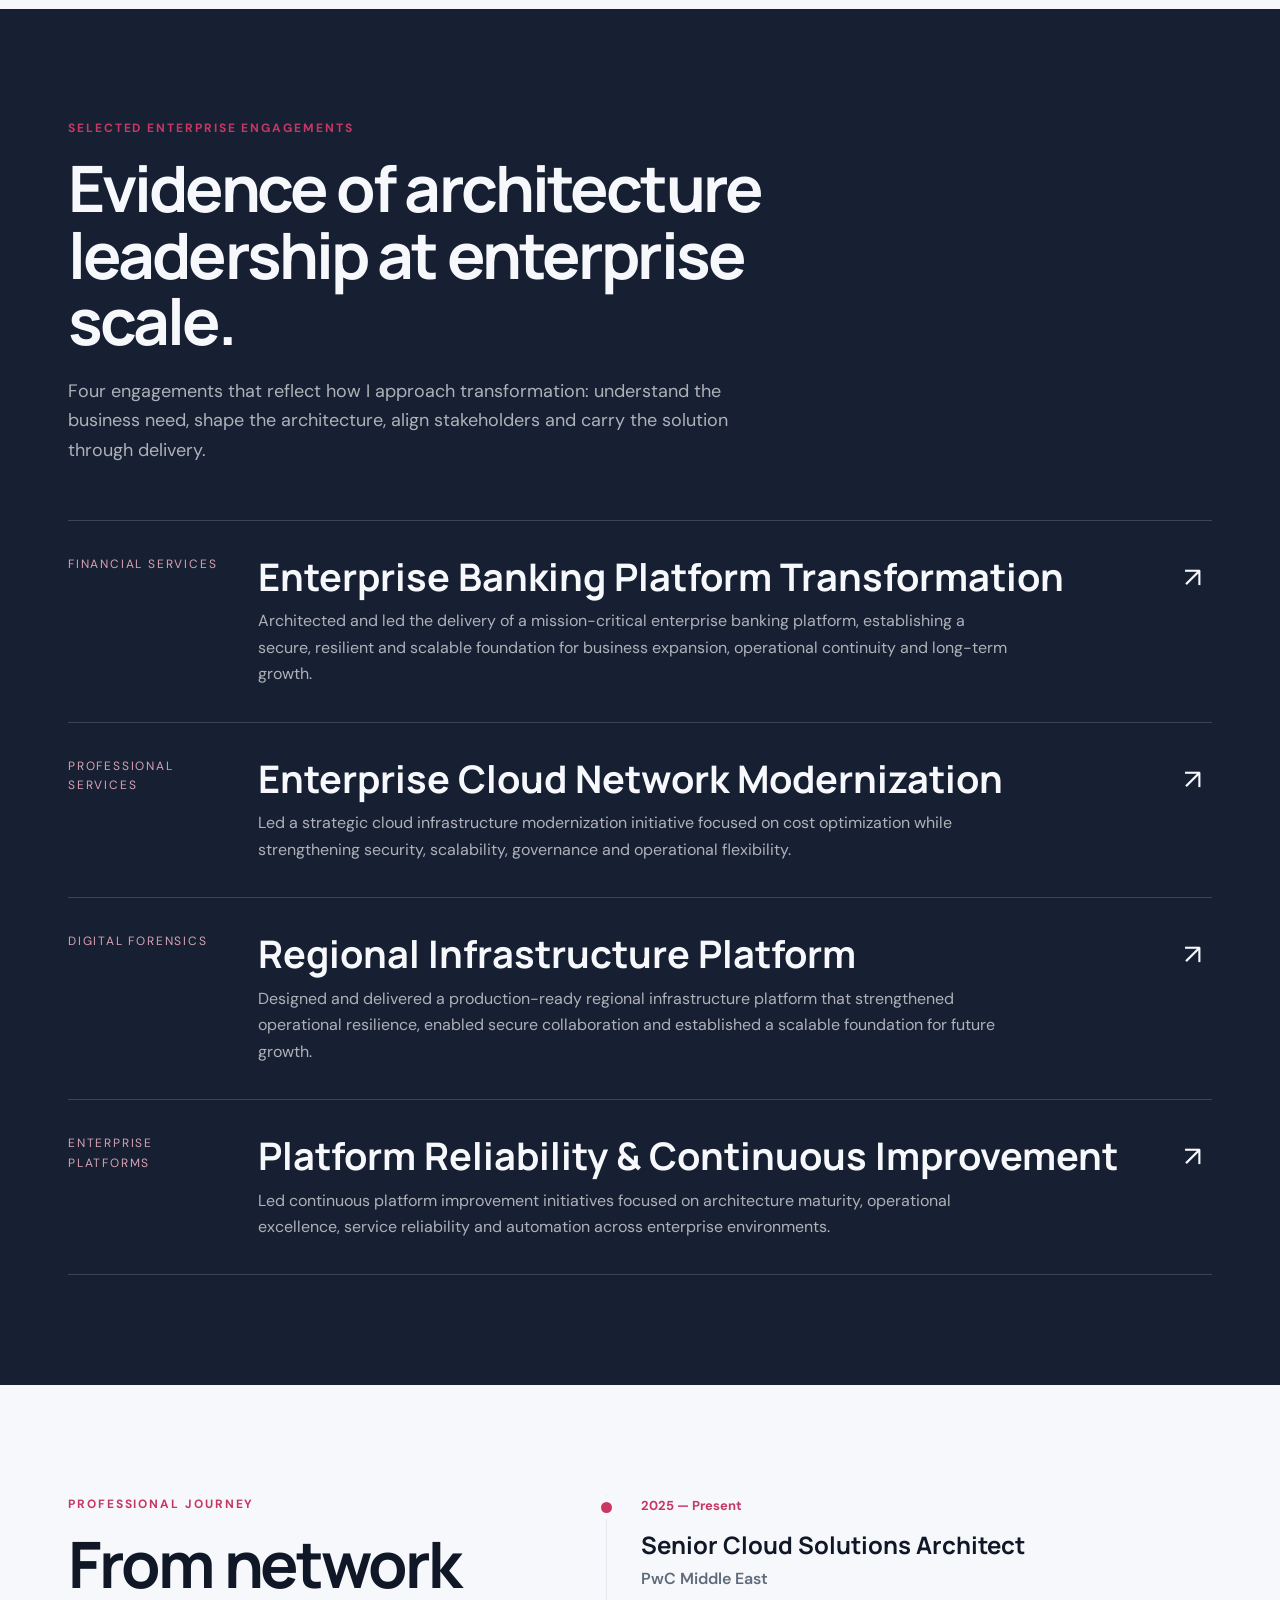
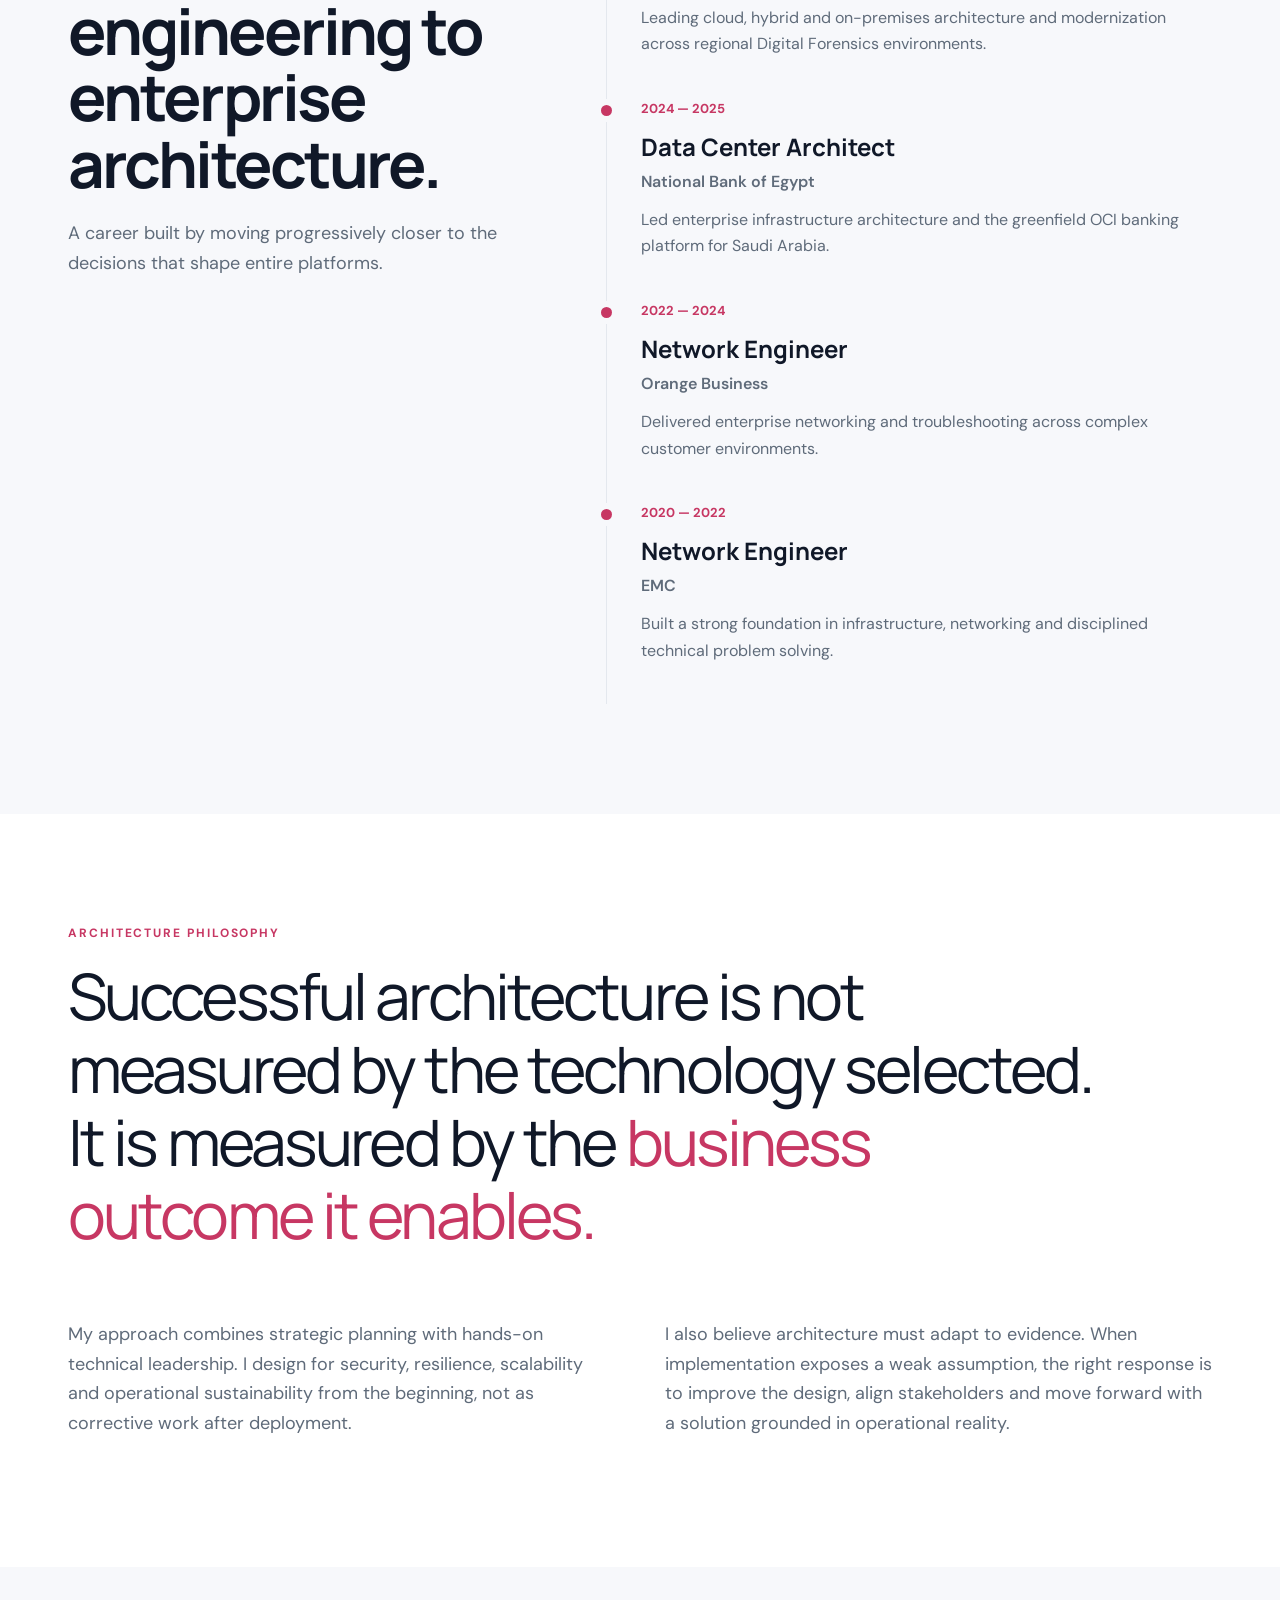
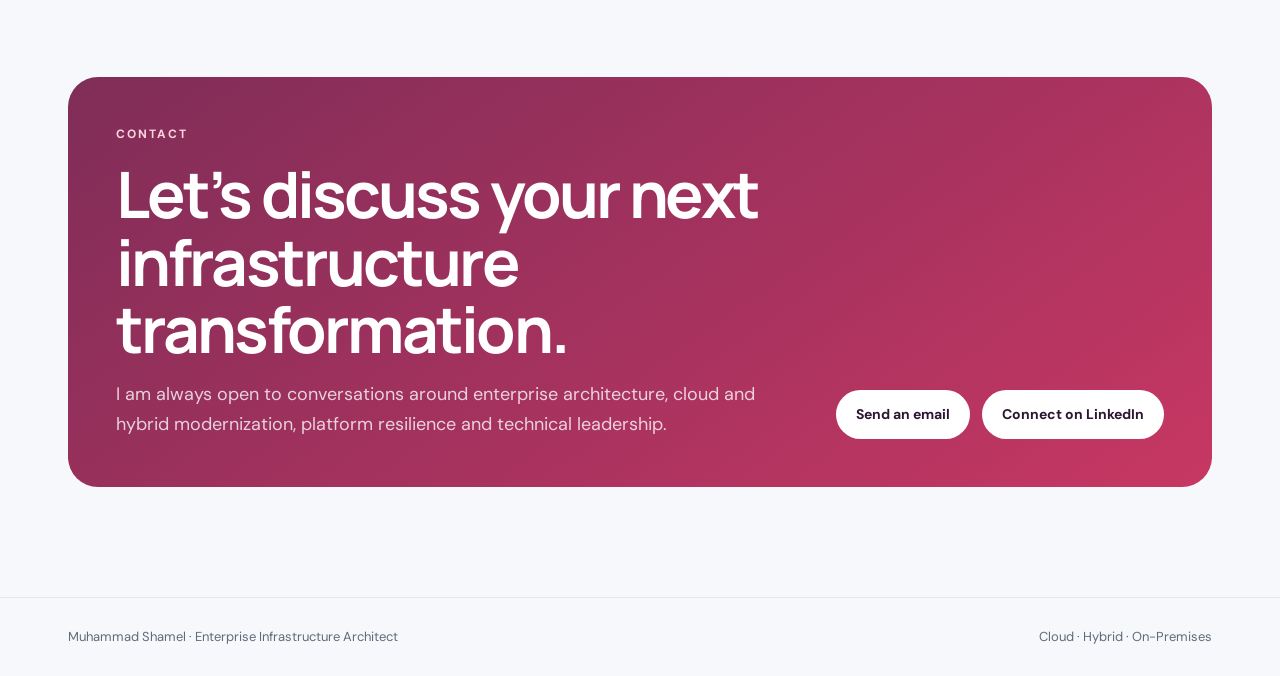
==== commit 6870ae07: "update for photo conversion" ====
--- a/docs/index.html
+++ b/docs/index.html
@@ -25,7 +25,7 @@
 <body>
 <header class="nav" id="nav"><div class="wrap nav-inner"><a class="brand" href="#top"><span data-edit="identity.name">Muhammad Shamel</span><small data-edit="identity.title">Enterprise Infrastructure Architect</small></a><nav class="links"><a href="#profile">Profile</a><a href="#capabilities">Capabilities</a><a href="#engagements">Engagements</a><a href="#journey">Journey</a><a href="#contact">Contact</a></nav><div class="nav-actions"><button class="icon-btn" id="themeToggle" aria-label="Toggle theme">◐</button><button class="icon-btn menu-btn" id="menuBtn" aria-label="Menu">☰</button></div></div><nav class="mobile" id="mobile"><a href="#profile">Profile</a><a href="#capabilities">Capabilities</a><a href="#engagements">Engagements</a><a href="#journey">Journey</a><a href="#contact">Contact</a></nav></header>
 <main id="top">
-<section class="hero"><div class="wrap"><div class="hero-grid"><div class="reveal"><div class="eyebrow" data-edit="hero.eyebrow">Enterprise Infrastructure Architect</div><h1 data-edit="hero.headline">Designing infrastructure that <span>transforms business.</span></h1><p class="hero-sub" data-edit="hero.sub">I architect and lead secure, resilient enterprise platforms across cloud, hybrid and on-premises environments.</p><p class="hero-copy" data-edit="hero.copy">From greenfield banking platforms and disaster recovery to regional infrastructure and cloud modernization, I turn complex requirements into practical architectures that perform in the real world.</p><div class="actions"><a class="btn primary" href="#engagements" data-edit="labels.viewEngagements">View selected engagements</a><a class="btn" id="linkedinBtn" href="https://www.linkedin.com/in/" data-edit="labels.linkedin">LinkedIn</a><a class="btn" id="cvBtn" href="#" data-edit="labels.downloadCv">Download CV</a></div></div><div class="portrait reveal"><div class="portrait-card"><img id="photo" src="assets/photo.png" alt="Muhammad Shamel"><div class="portrait-meta"><strong data-edit="identity.role">Senior Cloud Solutions Architect</strong><span data-edit="identity.company">PwC Middle East</span></div></div></div></div><div class="impact-strip reveal" id="impactStrip"><div class="impact-item"><strong data-edit="impact.0.title">Greenfield enterprise platforms</strong><span data-edit="impact.0.text">Architecture and delivery from first design through operational readiness.</span></div><div class="impact-item"><strong data-edit="impact.1.title">Cloud, hybrid and on-premises</strong><span data-edit="impact.1.text">Experience across OCI, Azure and enterprise data center environments.</span></div><div class="impact-item"><strong data-edit="impact.2.title">Resilience by design</strong><span data-edit="impact.2.text">High availability, disaster recovery and secure connectivity built in.</span></div><div class="impact-item"><strong data-edit="impact.3.title">Leadership across teams</strong><span data-edit="impact.3.text">Orchestrating stakeholders, engineering teams and technology partners.</span></div></div></div></section>
+<section class="hero"><div class="wrap"><div class="hero-grid"><div class="reveal"><div class="eyebrow" data-edit="hero.eyebrow">Enterprise Infrastructure Architect</div><h1 data-edit="hero.headline">Designing infrastructure that <span>transforms business.</span></h1><p class="hero-sub" data-edit="hero.sub">I architect and lead secure, resilient enterprise platforms across cloud, hybrid and on-premises environments.</p><p class="hero-copy" data-edit="hero.copy">From greenfield banking platforms and disaster recovery to regional infrastructure and cloud modernization, I turn complex requirements into practical architectures that perform in the real world.</p><div class="actions"><a class="btn primary" href="#engagements" data-edit="labels.viewEngagements">View selected engagements</a><a class="btn" id="linkedinBtn" href="https://www.linkedin.com/in/" data-edit="labels.linkedin">LinkedIn</a><a class="btn" id="cvBtn" href="#" data-edit="labels.downloadCv">Download CV</a></div></div><div class="portrait reveal"><div class="portrait-card"><img id="photo" src="assets/photo.webp" alt="Muhammad Shamel"><div class="portrait-meta"><strong data-edit="identity.role">Senior Cloud Solutions Architect</strong><span data-edit="identity.company">PwC Middle East</span></div></div></div></div><div class="impact-strip reveal" id="impactStrip"><div class="impact-item"><strong data-edit="impact.0.title">Greenfield enterprise platforms</strong><span data-edit="impact.0.text">Architecture and delivery from first design through operational readiness.</span></div><div class="impact-item"><strong data-edit="impact.1.title">Cloud, hybrid and on-premises</strong><span data-edit="impact.1.text">Experience across OCI, Azure and enterprise data center environments.</span></div><div class="impact-item"><strong data-edit="impact.2.title">Resilience by design</strong><span data-edit="impact.2.text">High availability, disaster recovery and secure connectivity built in.</span></div><div class="impact-item"><strong data-edit="impact.3.title">Leadership across teams</strong><span data-edit="impact.3.text">Orchestrating stakeholders, engineering teams and technology partners.</span></div></div></div></section>
 <section class="section" id="profile"><div class="wrap profile"><aside class="reveal"><div class="eyebrow" data-edit="sections.profileEyebrow">Executive Profile</div><h2 data-edit="sections.profileHeading">Architecture leadership from strategy through delivery.</h2></aside><div class="profile-copy reveal"><p data-edit="profile.p1">I am an Enterprise Infrastructure Architect with experience leading mission-critical initiatives across banking, professional services and digital forensics environments.</p><p data-edit="profile.p2">My work spans OCI, Azure and enterprise data centers, combining architecture, modernization, networking, resilience, operational excellence and technical leadership. I remain close to implementation because strong architecture must work beyond the diagram.</p><p data-edit="profile.p3">I lead design discussions, align internal teams and external technology partners, challenge assumptions when reality requires a better answer, and take ownership of complex delivery and troubleshooting.</p><div class="signature"><div><b data-edit="labels.currentRole">Current role</b><span data-edit="identity.role">Senior Cloud Solutions Architect</span></div><div><b data-edit="labels.primaryFocus">Primary focus</b><span data-edit="identity.focus">Enterprise Infrastructure Architecture</span></div><div><b data-edit="labels.platforms">Platforms</b><span data-edit="identity.platforms">OCI, Azure and On-Premises</span></div></div></div></div></section>
 <section class="section" id="capabilities"><div class="wrap"><div class="eyebrow reveal" data-edit="sections.capabilitiesEyebrow">Architecture Capabilities</div><h2 class="reveal" data-edit="sections.capabilitiesHeading">Business outcomes supported by deep technical capability.</h2><p class="lead reveal" data-edit="sections.capabilitiesLead">Technology is the enabler. The real value is creating infrastructure that is resilient, scalable, governed and ready to operate.</p><div class="cap-grid" id="capGrid"><article class="cap reveal"><h3 data-edit="capabilities.0.title">Enterprise Infrastructure Architecture</h3><p data-edit="capabilities.0.text">Shaping target-state platforms that align infrastructure decisions with business priorities, risk, growth and operational needs.</p></article><article class="cap reveal"><h3 data-edit="capabilities.1.title">Cloud &amp; Hybrid Transformation</h3><p data-edit="capabilities.1.text">Designing secure and governed cloud and hybrid environments across OCI, Azure and enterprise data centers.</p></article><article class="cap reveal"><h3 data-edit="capabilities.2.title">Infrastructure Modernization</h3><p data-edit="capabilities.2.text">Transforming legacy estates through platform redesign, virtualization, migration, standardization and automation.</p></article><article class="cap reveal"><h3 data-edit="capabilities.3.title">Enterprise Networking</h3><p data-edit="capabilities.3.text">Architecting connectivity, segmentation, routing and inspection models that support scale, security and regional operations.</p></article><article class="cap reveal"><h3 data-edit="capabilities.4.title">Operational Excellence</h3><p data-edit="capabilities.4.text">Improving reliability through architecture reviews, root-cause analysis, observability, documentation and continuous improvement.</p></article><article class="cap reveal"><h3 data-edit="capabilities.5.title">Technical Leadership</h3><p data-edit="capabilities.5.text">Leading design decisions and delivery across internal teams, application owners, administrators, security functions and vendors.</p></article></div></div></section>
 <section class="section engagements" id="engagements"><div class="wrap"><div class="eyebrow reveal" data-edit="sections.engagementsEyebrow">Selected Enterprise Engagements</div><h2 class="reveal" data-edit="sections.engagementsHeading">Evidence of architecture leadership at enterprise scale.</h2><p class="lead reveal" data-edit="sections.engagementsLead">Four engagements that reflect how I approach transformation: understand the business need, shape the architecture, align stakeholders and carry the solution through delivery.</p><div class="case-list" id="caseList"><article class="case reveal" data-case="0"><div class="sector" data-edit="engagements.0.sector">Financial Services</div><div><h3 data-edit="engagements.0.title">Enterprise Banking Platform Transformation</h3><p data-edit="engagements.0.intro">Architected and led the delivery of a mission-critical enterprise banking platform, establishing a secure, resilient and scalable foundation for business expansion, operational continuity and long-term growth.</p></div><div class="arrow">↗</div></article><article class="case reveal" data-case="1"><div class="sector" data-edit="engagements.1.sector">Professional Services</div><div><h3 data-edit="engagements.1.title">Enterprise Cloud Network Modernization</h3><p data-edit="engagements.1.intro">Led a strategic cloud infrastructure modernization initiative focused on cost optimization while strengthening security, scalability, governance and operational flexibility.</p></div><div class="arrow">↗</div></article><article class="case reveal" data-case="2"><div class="sector" data-edit="engagements.2.sector">Digital Forensics</div><div><h3 data-edit="engagements.2.title">Regional Infrastructure Platform</h3><p data-edit="engagements.2.intro">Designed and delivered a production-ready regional infrastructure platform that strengthened operational resilience, enabled secure collaboration and established a scalable foundation for future growth.</p></div><div class="arrow">↗</div></article><article class="case reveal" data-case="3"><div class="sector" data-edit="engagements.3.sector">Enterprise Platforms</div><div><h3 data-edit="engagements.3.title">Platform Reliability &amp; Continuous Improvement</h3><p data-edit="engagements.3.intro">Led continuous platform improvement initiatives focused on architecture maturity, operational excellence, service reliability and automation across enterprise environments.</p></div><div class="arrow">↗</div></article></div></div></section>
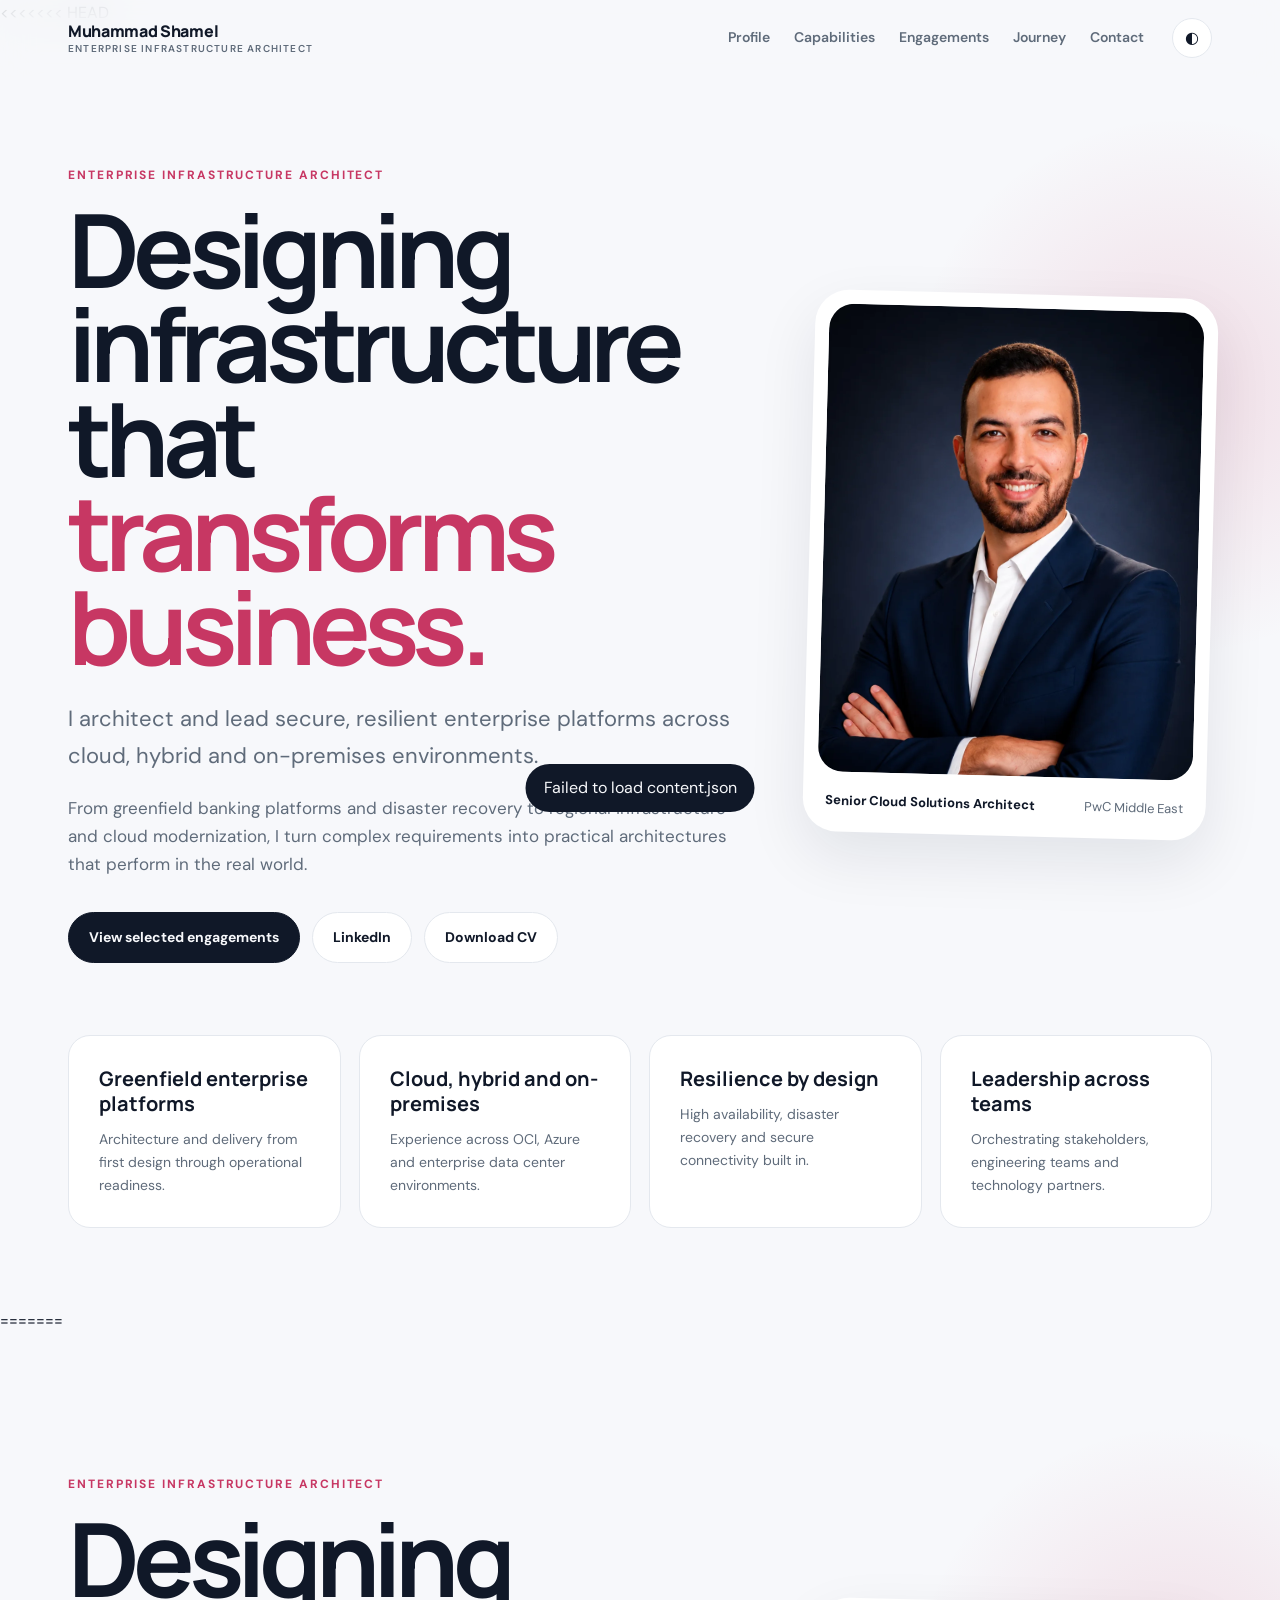
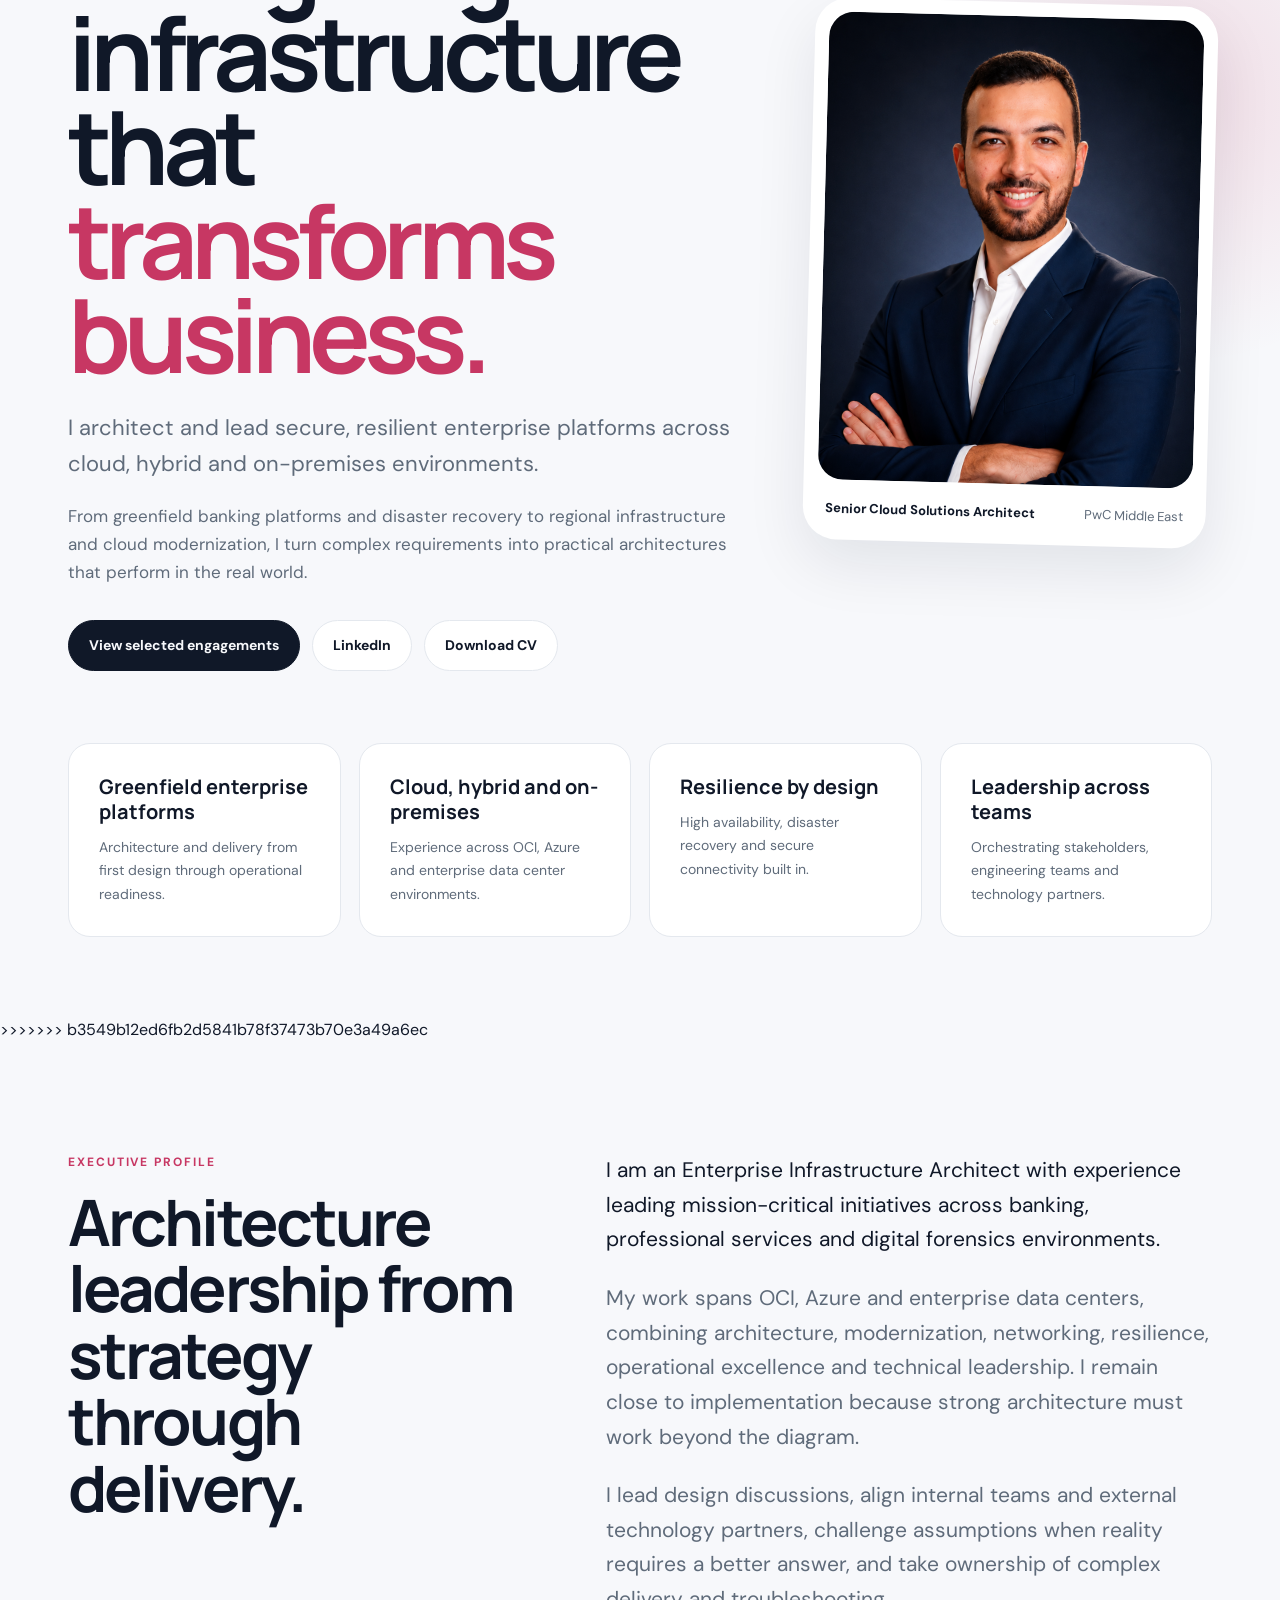
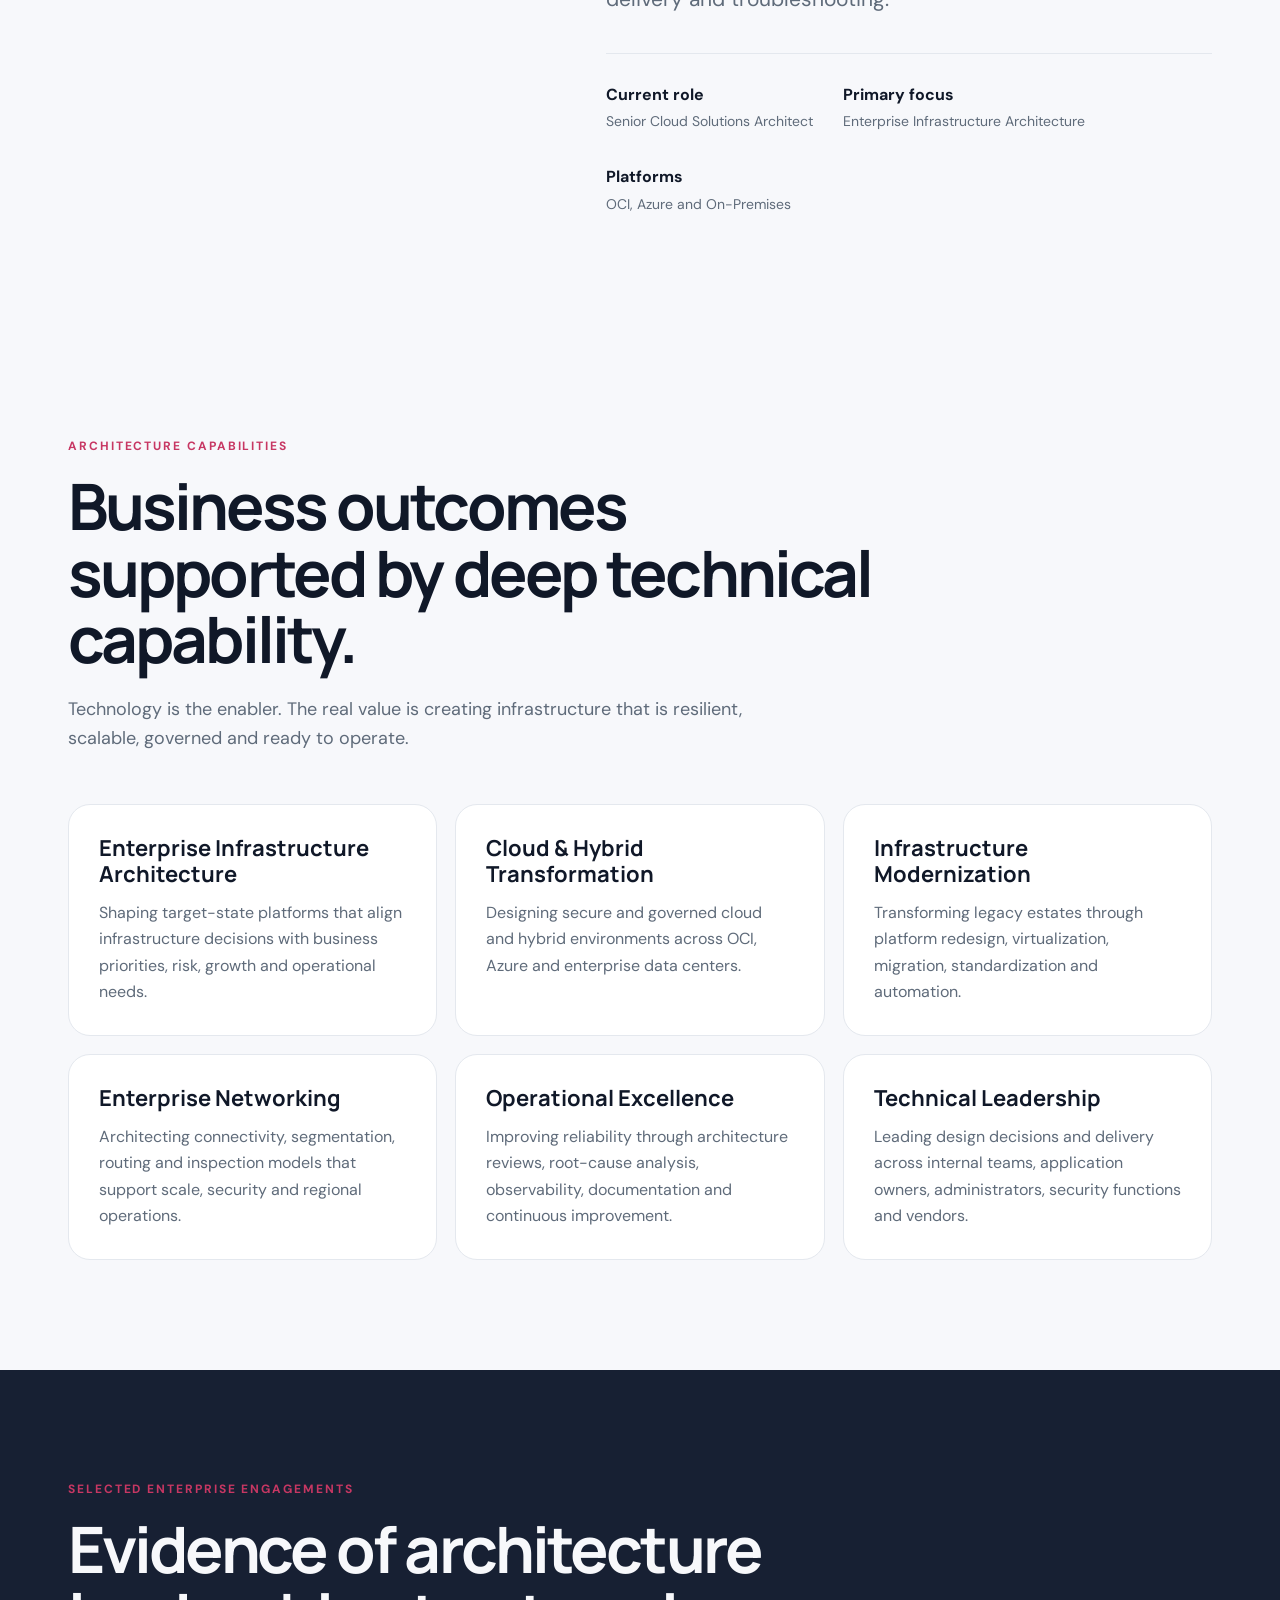
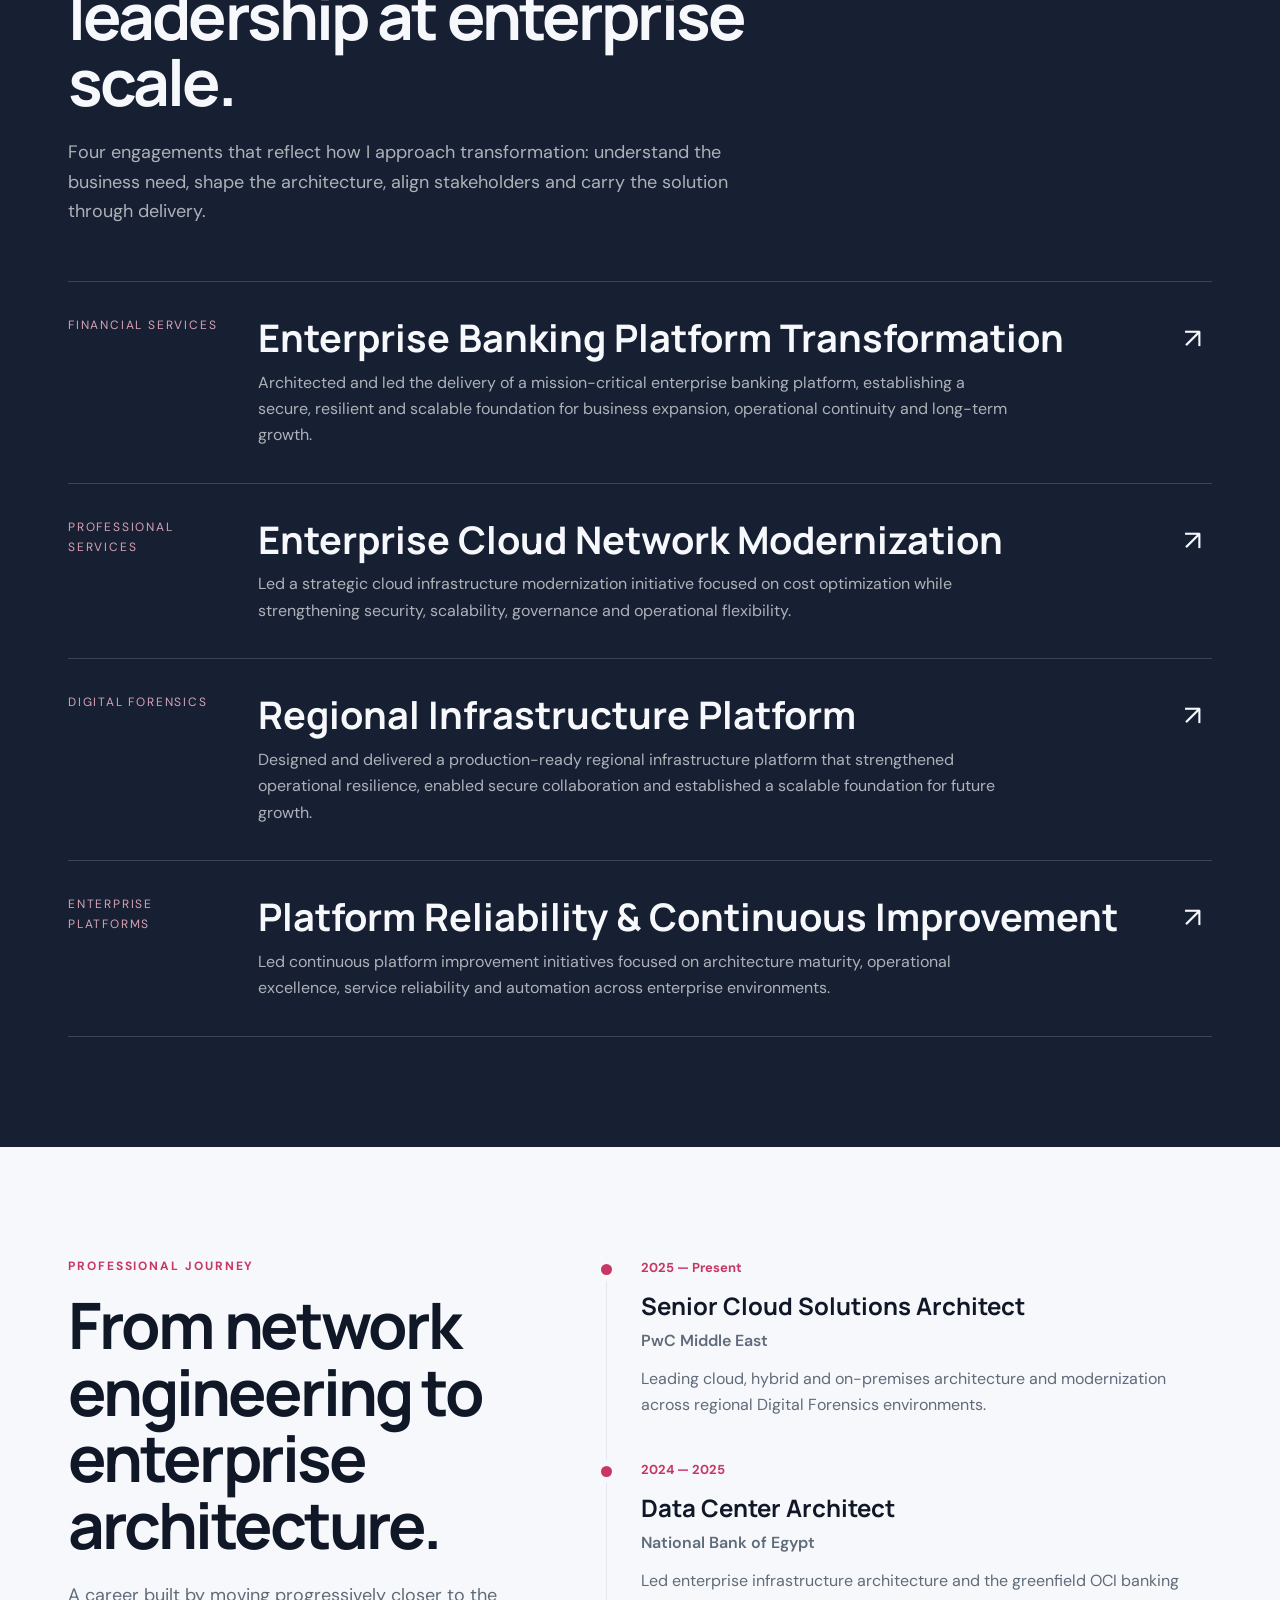
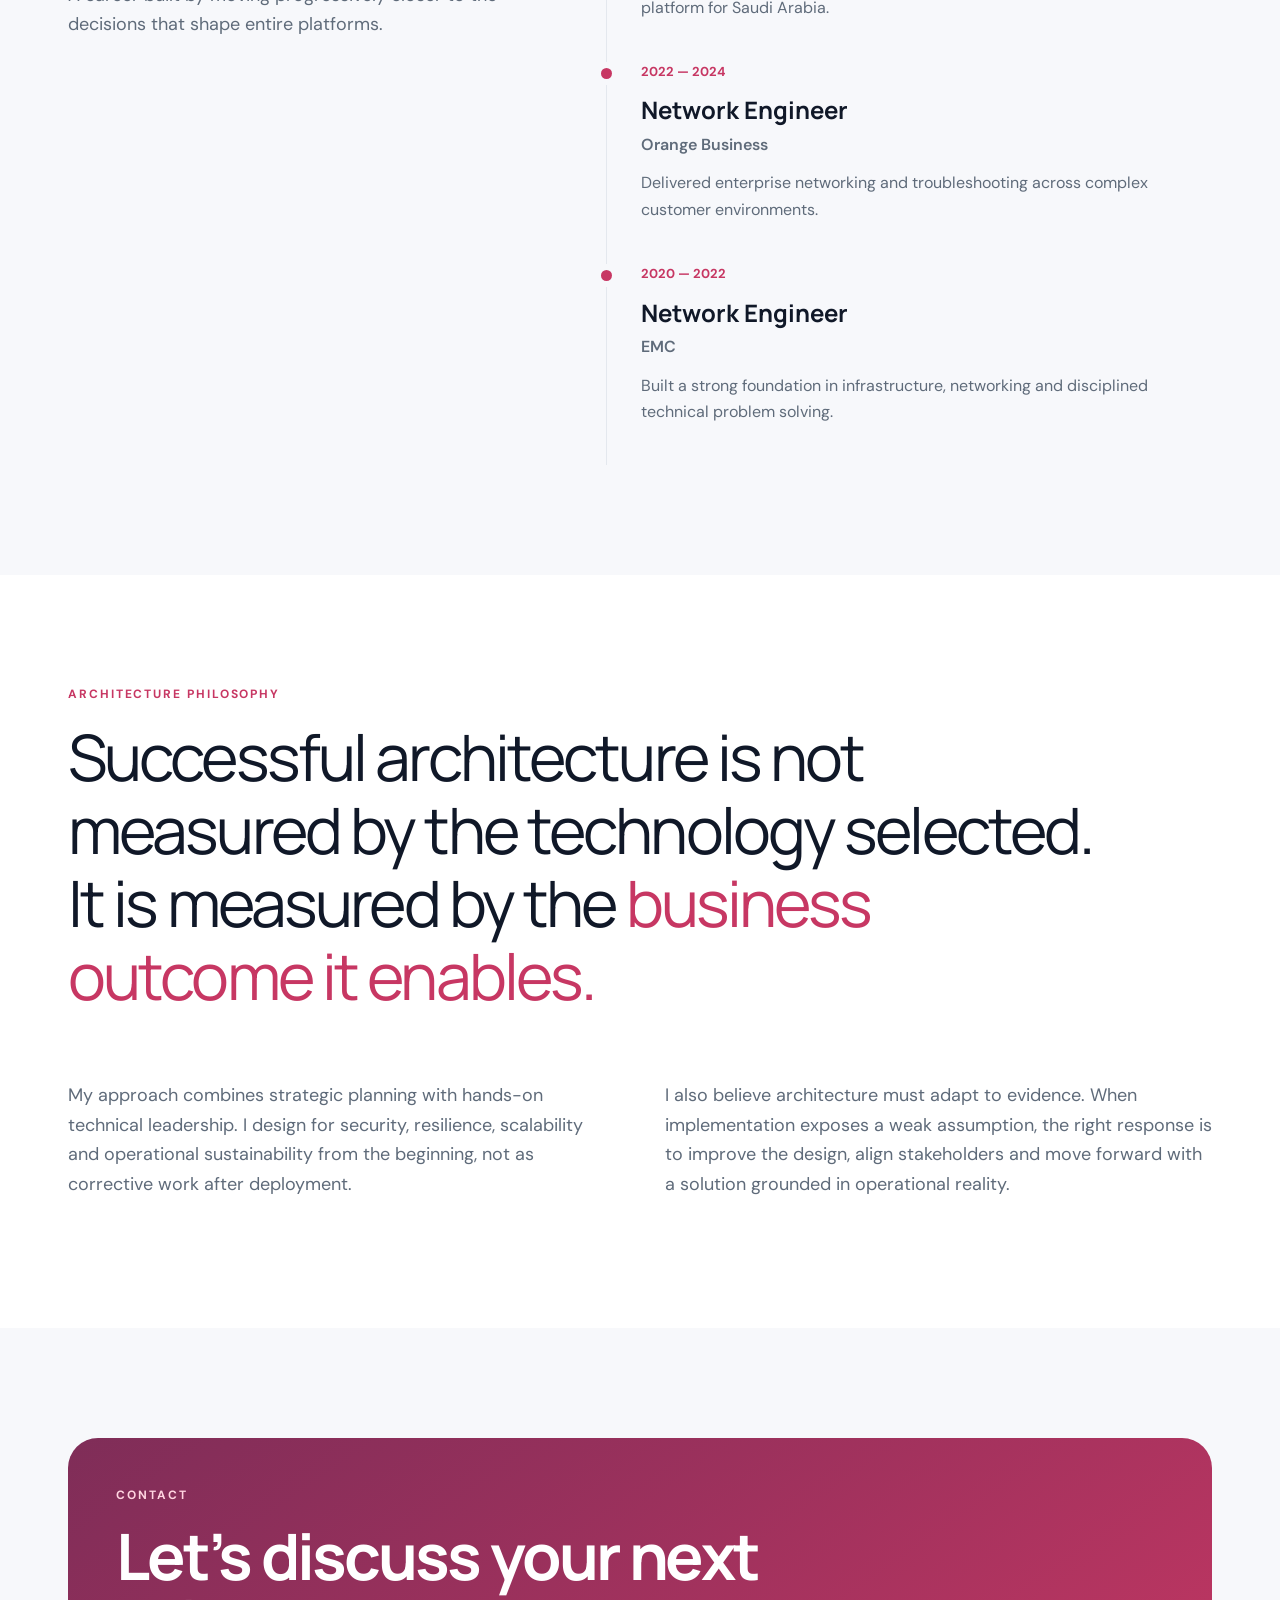
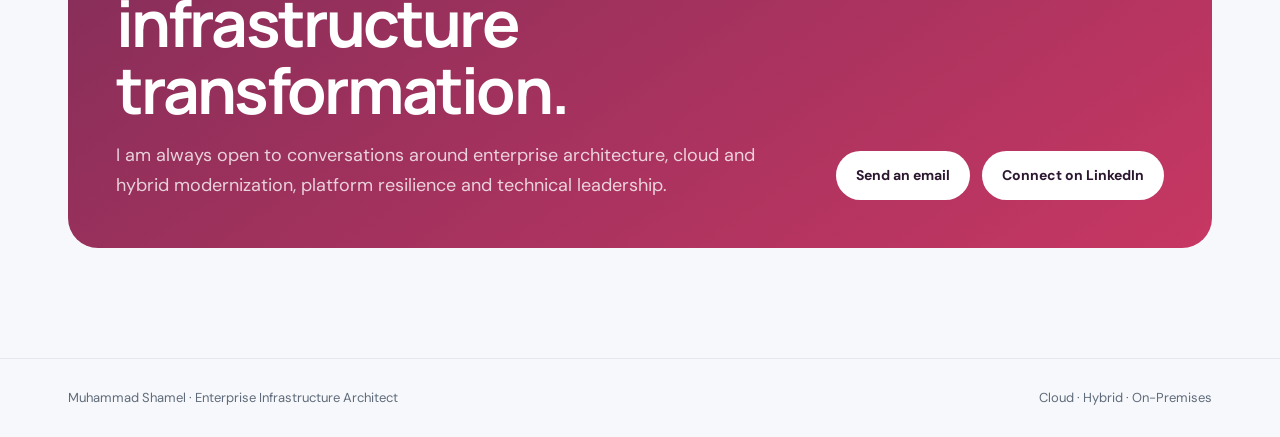
==== commit a4f33bc7: "update" ====
--- a/docs/index.html
+++ b/docs/index.html
@@ -25,7 +25,11 @@
 <body>
 <header class="nav" id="nav"><div class="wrap nav-inner"><a class="brand" href="#top"><span data-edit="identity.name">Muhammad Shamel</span><small data-edit="identity.title">Enterprise Infrastructure Architect</small></a><nav class="links"><a href="#profile">Profile</a><a href="#capabilities">Capabilities</a><a href="#engagements">Engagements</a><a href="#journey">Journey</a><a href="#contact">Contact</a></nav><div class="nav-actions"><button class="icon-btn" id="themeToggle" aria-label="Toggle theme">◐</button><button class="icon-btn menu-btn" id="menuBtn" aria-label="Menu">☰</button></div></div><nav class="mobile" id="mobile"><a href="#profile">Profile</a><a href="#capabilities">Capabilities</a><a href="#engagements">Engagements</a><a href="#journey">Journey</a><a href="#contact">Contact</a></nav></header>
 <main id="top">
+<<<<<<< HEAD
 <section class="hero"><div class="wrap"><div class="hero-grid"><div class="reveal"><div class="eyebrow" data-edit="hero.eyebrow">Enterprise Infrastructure Architect</div><h1 data-edit="hero.headline">Designing infrastructure that <span>transforms business.</span></h1><p class="hero-sub" data-edit="hero.sub">I architect and lead secure, resilient enterprise platforms across cloud, hybrid and on-premises environments.</p><p class="hero-copy" data-edit="hero.copy">From greenfield banking platforms and disaster recovery to regional infrastructure and cloud modernization, I turn complex requirements into practical architectures that perform in the real world.</p><div class="actions"><a class="btn primary" href="#engagements" data-edit="labels.viewEngagements">View selected engagements</a><a class="btn" id="linkedinBtn" href="https://www.linkedin.com/in/" data-edit="labels.linkedin">LinkedIn</a><a class="btn" id="cvBtn" href="#" data-edit="labels.downloadCv">Download CV</a></div></div><div class="portrait reveal"><div class="portrait-card"><img id="photo" src="assets/photo.webp" alt="Muhammad Shamel"><div class="portrait-meta"><strong data-edit="identity.role">Senior Cloud Solutions Architect</strong><span data-edit="identity.company">PwC Middle East</span></div></div></div></div><div class="impact-strip reveal" id="impactStrip"><div class="impact-item"><strong data-edit="impact.0.title">Greenfield enterprise platforms</strong><span data-edit="impact.0.text">Architecture and delivery from first design through operational readiness.</span></div><div class="impact-item"><strong data-edit="impact.1.title">Cloud, hybrid and on-premises</strong><span data-edit="impact.1.text">Experience across OCI, Azure and enterprise data center environments.</span></div><div class="impact-item"><strong data-edit="impact.2.title">Resilience by design</strong><span data-edit="impact.2.text">High availability, disaster recovery and secure connectivity built in.</span></div><div class="impact-item"><strong data-edit="impact.3.title">Leadership across teams</strong><span data-edit="impact.3.text">Orchestrating stakeholders, engineering teams and technology partners.</span></div></div></div></section>
+=======
+<section class="hero"><div class="wrap"><div class="hero-grid"><div class="reveal"><div class="eyebrow" data-edit="hero.eyebrow">Enterprise Infrastructure Architect</div><h1 data-edit="hero.headline">Designing infrastructure that <span>transforms business.</span></h1><p class="hero-sub" data-edit="hero.sub">I architect and lead secure, resilient enterprise platforms across cloud, hybrid and on-premises environments.</p><p class="hero-copy" data-edit="hero.copy">From greenfield banking platforms and disaster recovery to regional infrastructure and cloud modernization, I turn complex requirements into practical architectures that perform in the real world.</p><div class="actions"><a class="btn primary" href="#engagements" data-edit="labels.viewEngagements">View selected engagements</a><a class="btn" id="linkedinBtn" href="https://www.linkedin.com/in/" data-edit="labels.linkedin">LinkedIn</a><a class="btn" id="cvBtn" href="#" data-edit="labels.downloadCv">Download CV</a></div></div><div class="portrait reveal"><div class="portrait-card"><img id="photo" src="assets/photo.png" alt="Muhammad Shamel"><div class="portrait-meta"><strong data-edit="identity.role">Senior Cloud Solutions Architect</strong><span data-edit="identity.company">PwC Middle East</span></div></div></div></div><div class="impact-strip reveal" id="impactStrip"><div class="impact-item"><strong data-edit="impact.0.title">Greenfield enterprise platforms</strong><span data-edit="impact.0.text">Architecture and delivery from first design through operational readiness.</span></div><div class="impact-item"><strong data-edit="impact.1.title">Cloud, hybrid and on-premises</strong><span data-edit="impact.1.text">Experience across OCI, Azure and enterprise data center environments.</span></div><div class="impact-item"><strong data-edit="impact.2.title">Resilience by design</strong><span data-edit="impact.2.text">High availability, disaster recovery and secure connectivity built in.</span></div><div class="impact-item"><strong data-edit="impact.3.title">Leadership across teams</strong><span data-edit="impact.3.text">Orchestrating stakeholders, engineering teams and technology partners.</span></div></div></div></section>
+>>>>>>> b3549b12ed6fb2d5841b78f37473b70e3a49a6ec
 <section class="section" id="profile"><div class="wrap profile"><aside class="reveal"><div class="eyebrow" data-edit="sections.profileEyebrow">Executive Profile</div><h2 data-edit="sections.profileHeading">Architecture leadership from strategy through delivery.</h2></aside><div class="profile-copy reveal"><p data-edit="profile.p1">I am an Enterprise Infrastructure Architect with experience leading mission-critical initiatives across banking, professional services and digital forensics environments.</p><p data-edit="profile.p2">My work spans OCI, Azure and enterprise data centers, combining architecture, modernization, networking, resilience, operational excellence and technical leadership. I remain close to implementation because strong architecture must work beyond the diagram.</p><p data-edit="profile.p3">I lead design discussions, align internal teams and external technology partners, challenge assumptions when reality requires a better answer, and take ownership of complex delivery and troubleshooting.</p><div class="signature"><div><b data-edit="labels.currentRole">Current role</b><span data-edit="identity.role">Senior Cloud Solutions Architect</span></div><div><b data-edit="labels.primaryFocus">Primary focus</b><span data-edit="identity.focus">Enterprise Infrastructure Architecture</span></div><div><b data-edit="labels.platforms">Platforms</b><span data-edit="identity.platforms">OCI, Azure and On-Premises</span></div></div></div></div></section>
 <section class="section" id="capabilities"><div class="wrap"><div class="eyebrow reveal" data-edit="sections.capabilitiesEyebrow">Architecture Capabilities</div><h2 class="reveal" data-edit="sections.capabilitiesHeading">Business outcomes supported by deep technical capability.</h2><p class="lead reveal" data-edit="sections.capabilitiesLead">Technology is the enabler. The real value is creating infrastructure that is resilient, scalable, governed and ready to operate.</p><div class="cap-grid" id="capGrid"><article class="cap reveal"><h3 data-edit="capabilities.0.title">Enterprise Infrastructure Architecture</h3><p data-edit="capabilities.0.text">Shaping target-state platforms that align infrastructure decisions with business priorities, risk, growth and operational needs.</p></article><article class="cap reveal"><h3 data-edit="capabilities.1.title">Cloud &amp; Hybrid Transformation</h3><p data-edit="capabilities.1.text">Designing secure and governed cloud and hybrid environments across OCI, Azure and enterprise data centers.</p></article><article class="cap reveal"><h3 data-edit="capabilities.2.title">Infrastructure Modernization</h3><p data-edit="capabilities.2.text">Transforming legacy estates through platform redesign, virtualization, migration, standardization and automation.</p></article><article class="cap reveal"><h3 data-edit="capabilities.3.title">Enterprise Networking</h3><p data-edit="capabilities.3.text">Architecting connectivity, segmentation, routing and inspection models that support scale, security and regional operations.</p></article><article class="cap reveal"><h3 data-edit="capabilities.4.title">Operational Excellence</h3><p data-edit="capabilities.4.text">Improving reliability through architecture reviews, root-cause analysis, observability, documentation and continuous improvement.</p></article><article class="cap reveal"><h3 data-edit="capabilities.5.title">Technical Leadership</h3><p data-edit="capabilities.5.text">Leading design decisions and delivery across internal teams, application owners, administrators, security functions and vendors.</p></article></div></div></section>
 <section class="section engagements" id="engagements"><div class="wrap"><div class="eyebrow reveal" data-edit="sections.engagementsEyebrow">Selected Enterprise Engagements</div><h2 class="reveal" data-edit="sections.engagementsHeading">Evidence of architecture leadership at enterprise scale.</h2><p class="lead reveal" data-edit="sections.engagementsLead">Four engagements that reflect how I approach transformation: understand the business need, shape the architecture, align stakeholders and carry the solution through delivery.</p><div class="case-list" id="caseList"><article class="case reveal" data-case="0"><div class="sector" data-edit="engagements.0.sector">Financial Services</div><div><h3 data-edit="engagements.0.title">Enterprise Banking Platform Transformation</h3><p data-edit="engagements.0.intro">Architected and led the delivery of a mission-critical enterprise banking platform, establishing a secure, resilient and scalable foundation for business expansion, operational continuity and long-term growth.</p></div><div class="arrow">↗</div></article><article class="case reveal" data-case="1"><div class="sector" data-edit="engagements.1.sector">Professional Services</div><div><h3 data-edit="engagements.1.title">Enterprise Cloud Network Modernization</h3><p data-edit="engagements.1.intro">Led a strategic cloud infrastructure modernization initiative focused on cost optimization while strengthening security, scalability, governance and operational flexibility.</p></div><div class="arrow">↗</div></article><article class="case reveal" data-case="2"><div class="sector" data-edit="engagements.2.sector">Digital Forensics</div><div><h3 data-edit="engagements.2.title">Regional Infrastructure Platform</h3><p data-edit="engagements.2.intro">Designed and delivered a production-ready regional infrastructure platform that strengthened operational resilience, enabled secure collaboration and established a scalable foundation for future growth.</p></div><div class="arrow">↗</div></article><article class="case reveal" data-case="3"><div class="sector" data-edit="engagements.3.sector">Enterprise Platforms</div><div><h3 data-edit="engagements.3.title">Platform Reliability &amp; Continuous Improvement</h3><p data-edit="engagements.3.intro">Led continuous platform improvement initiatives focused on architecture maturity, operational excellence, service reliability and automation across enterprise environments.</p></div><div class="arrow">↗</div></article></div></div></section>
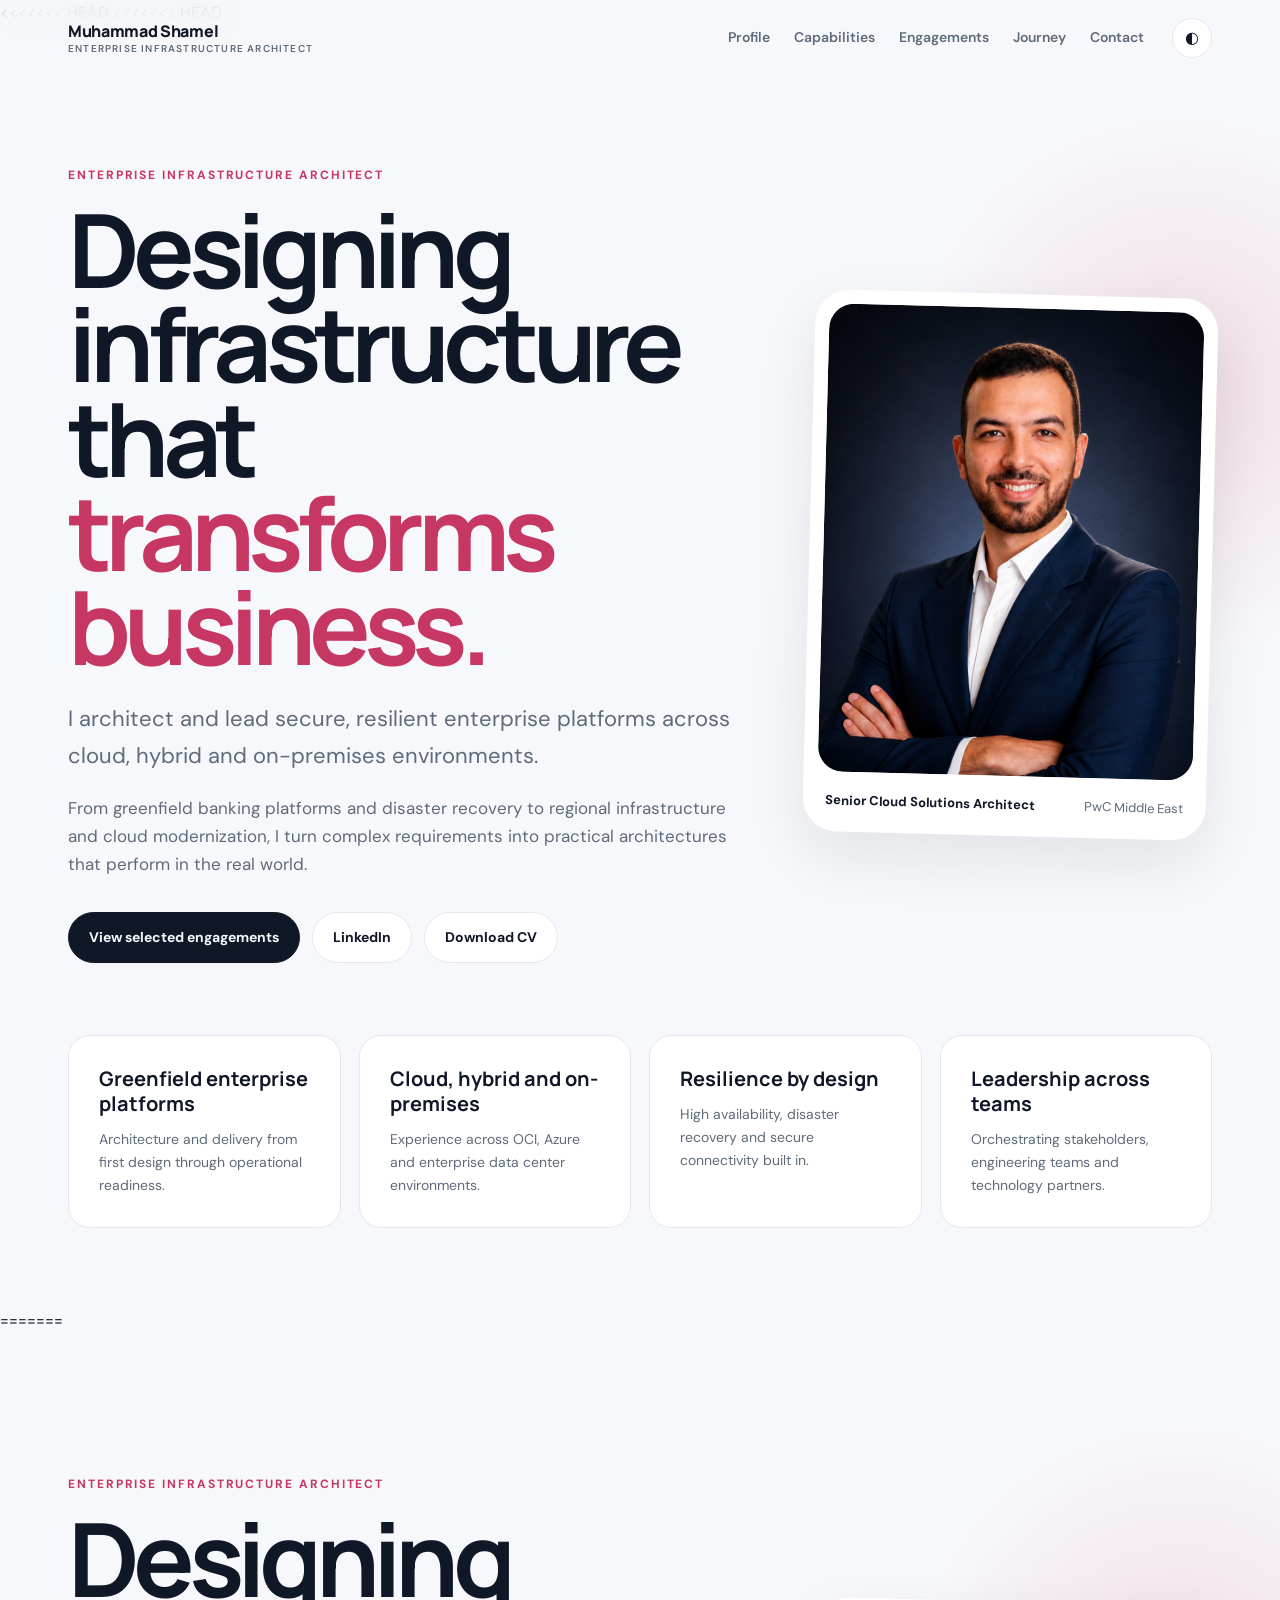
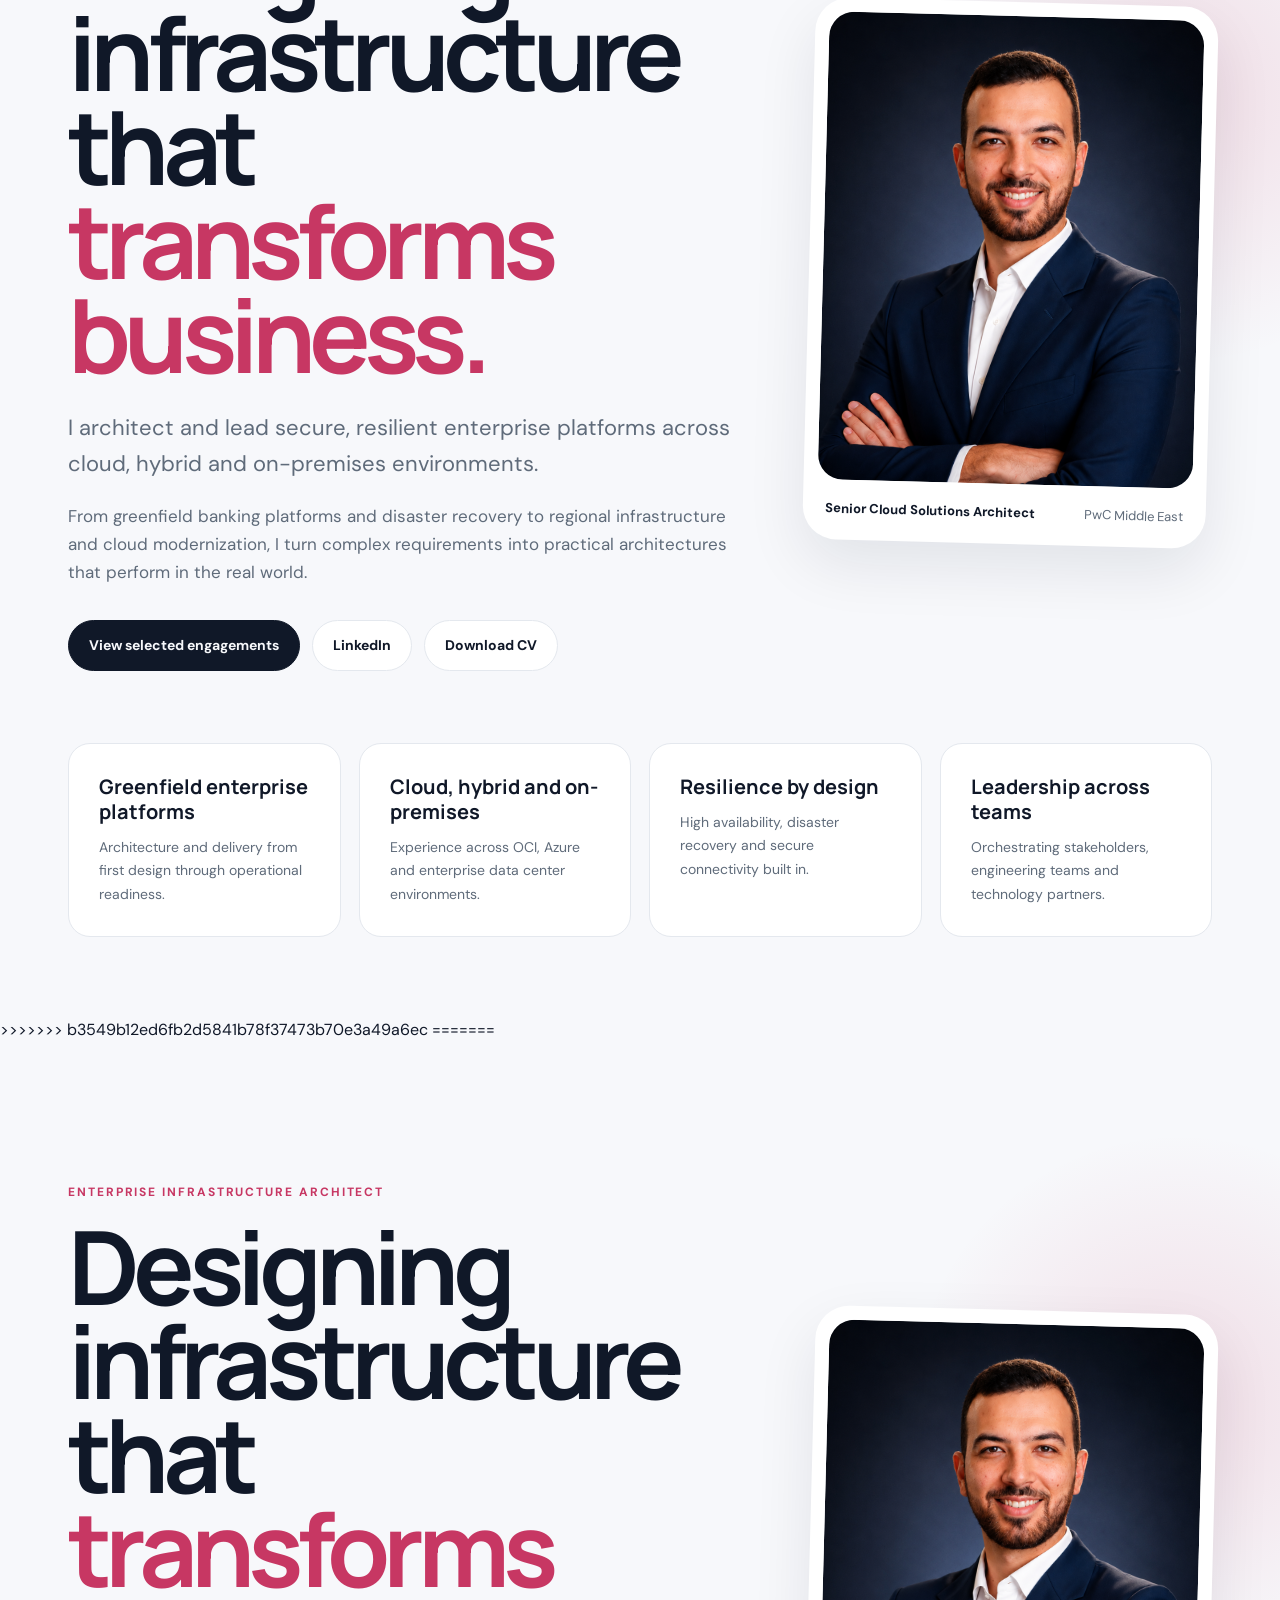
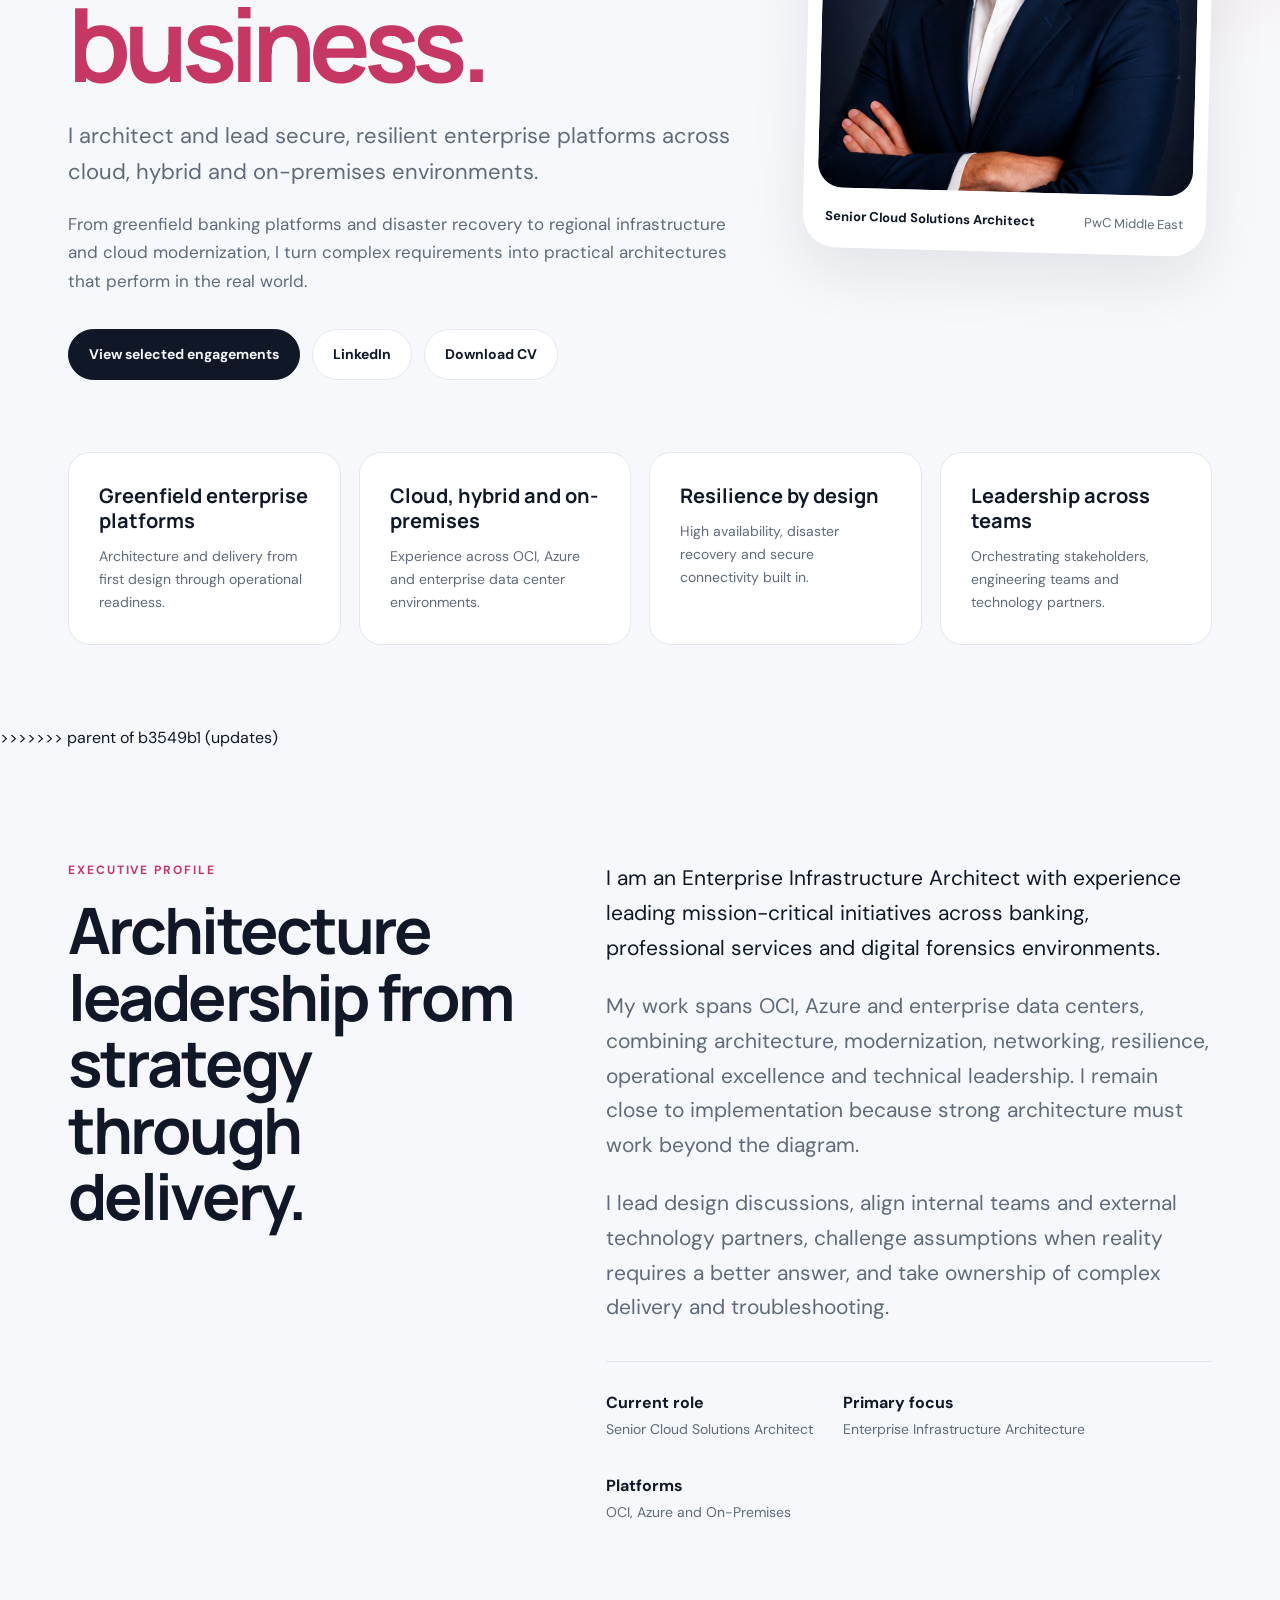
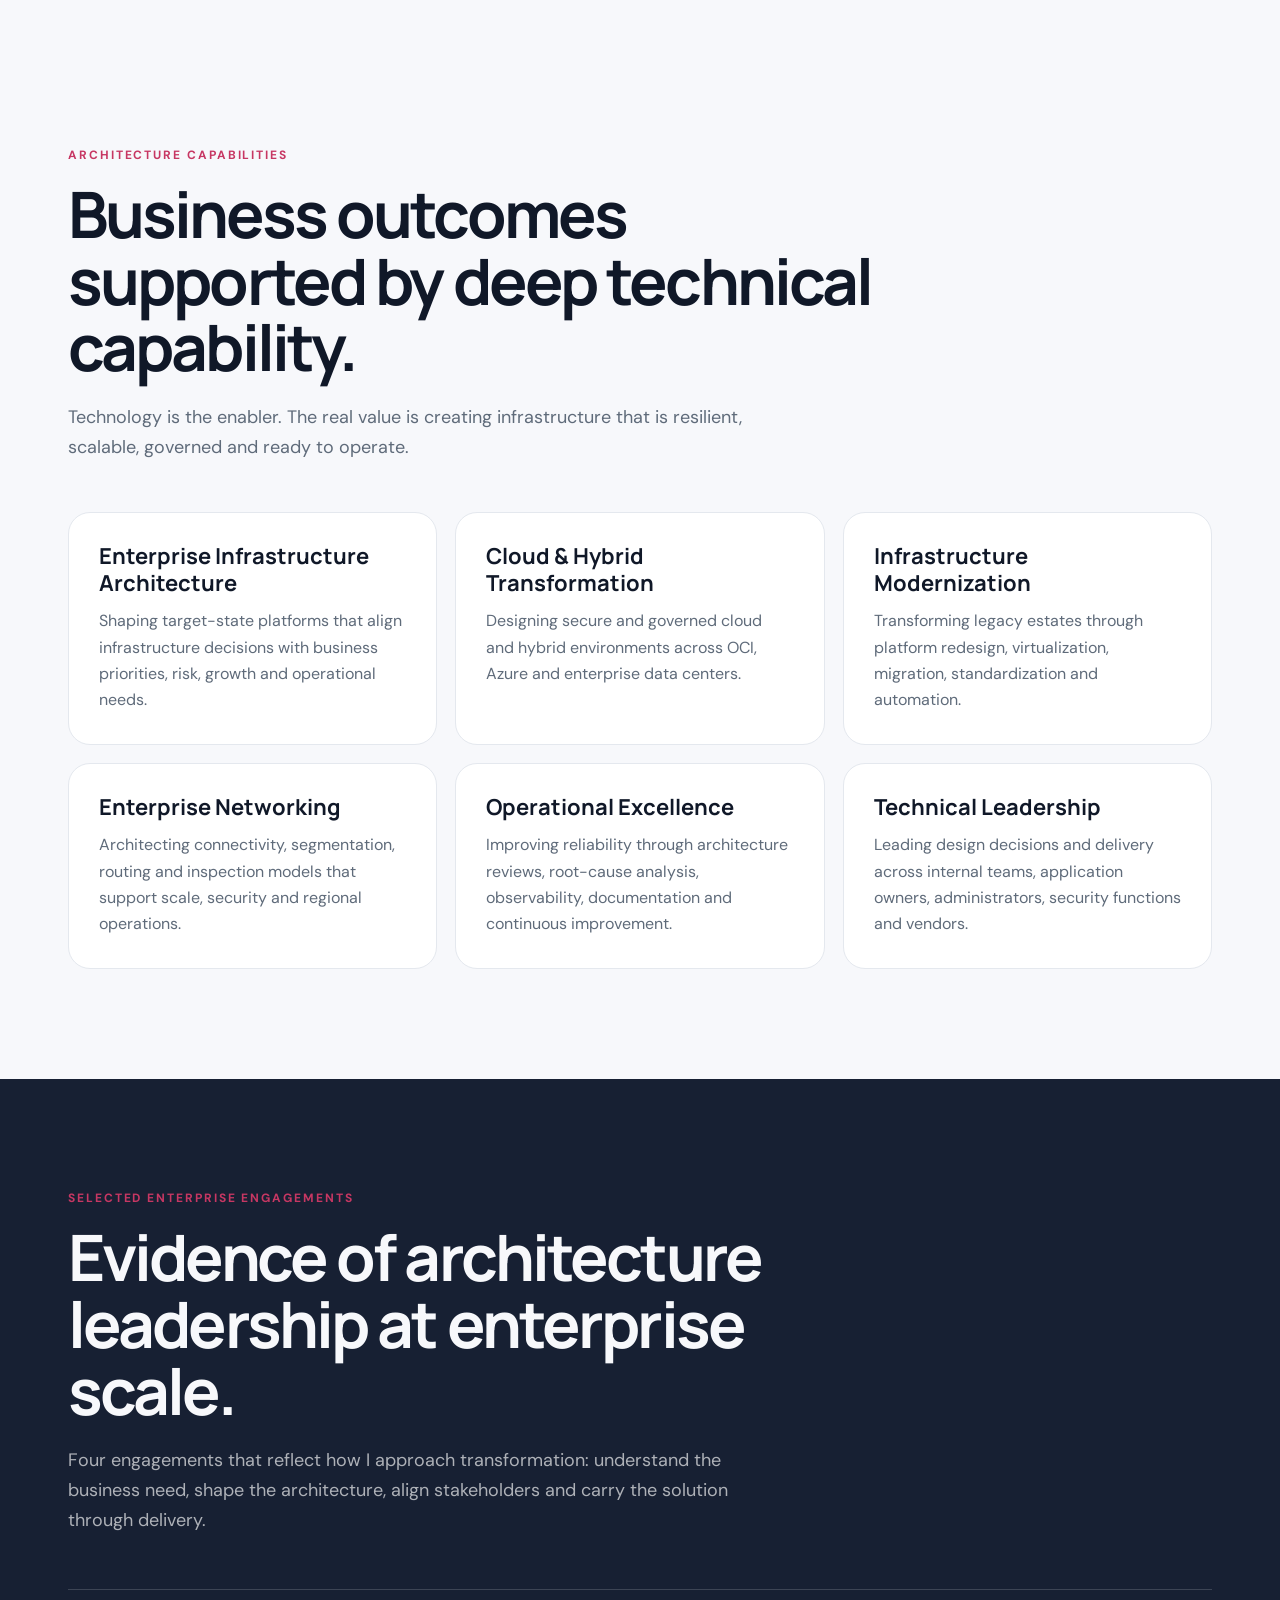
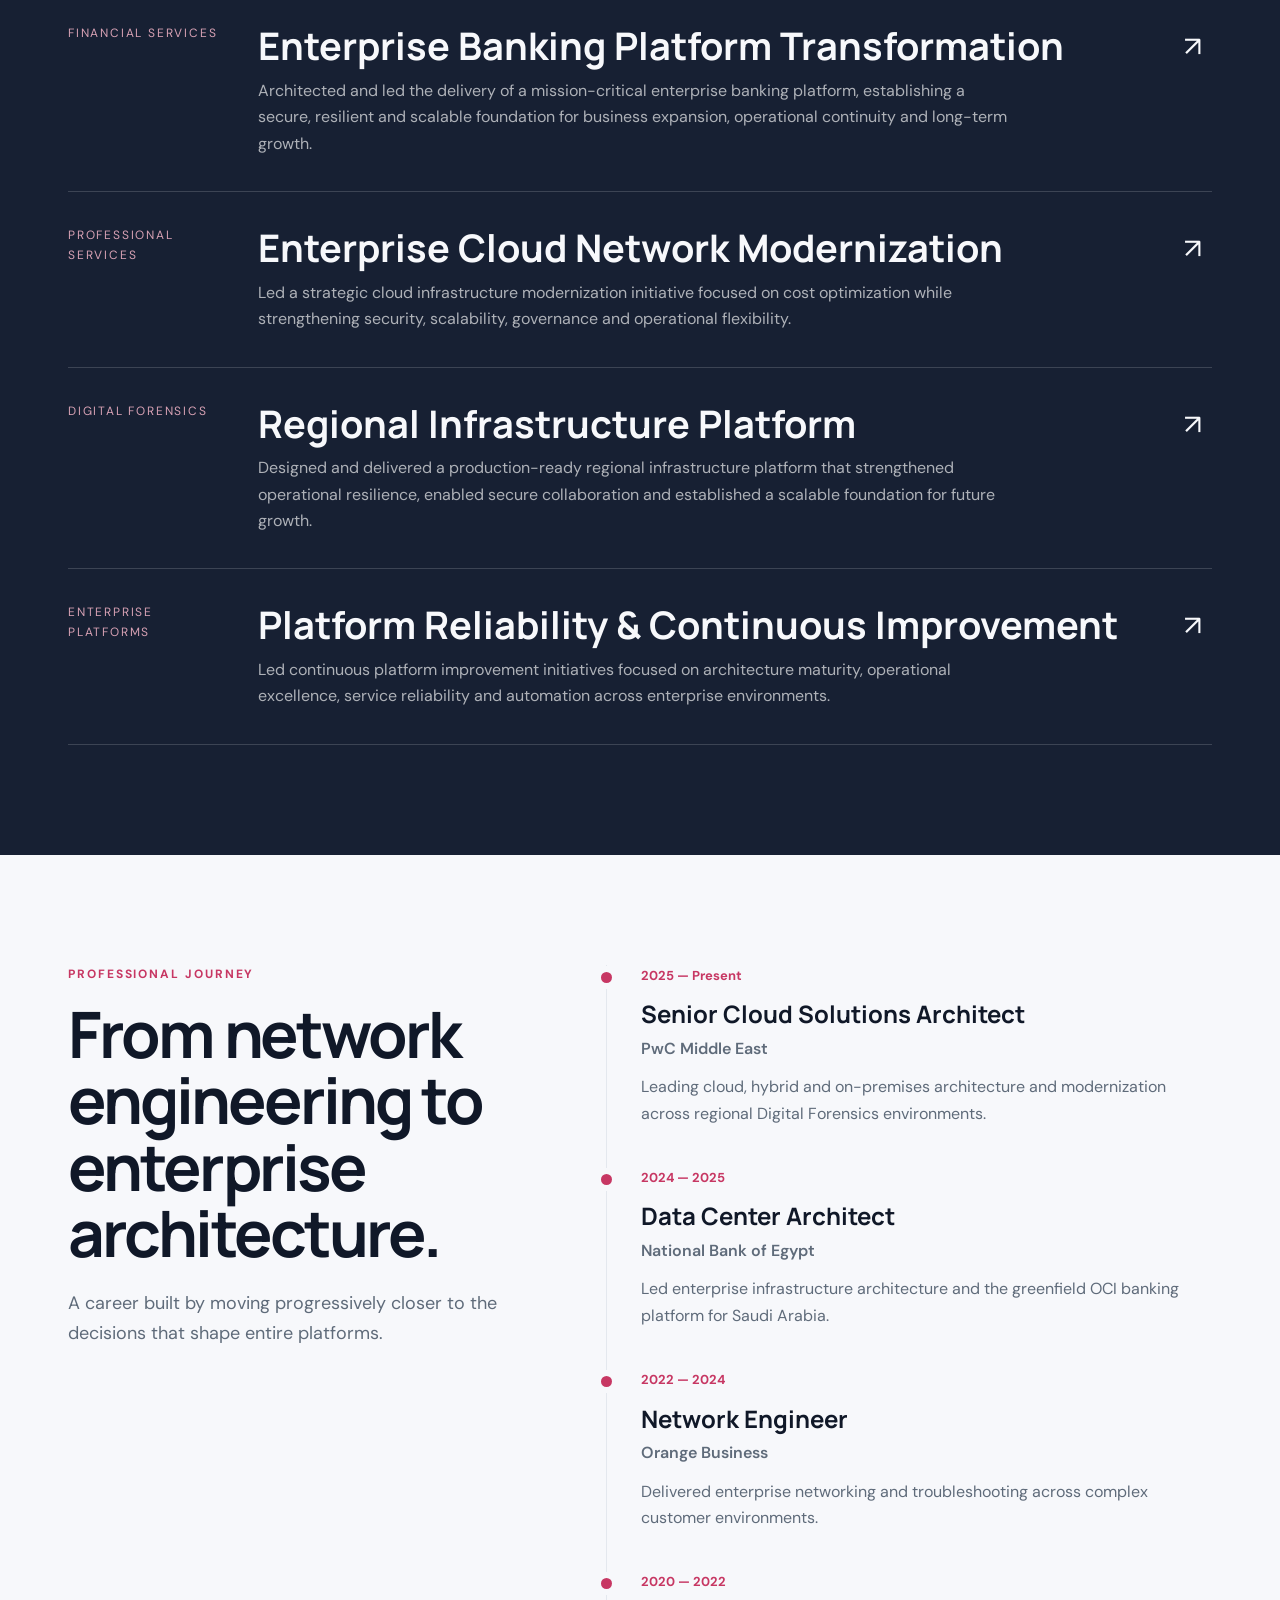
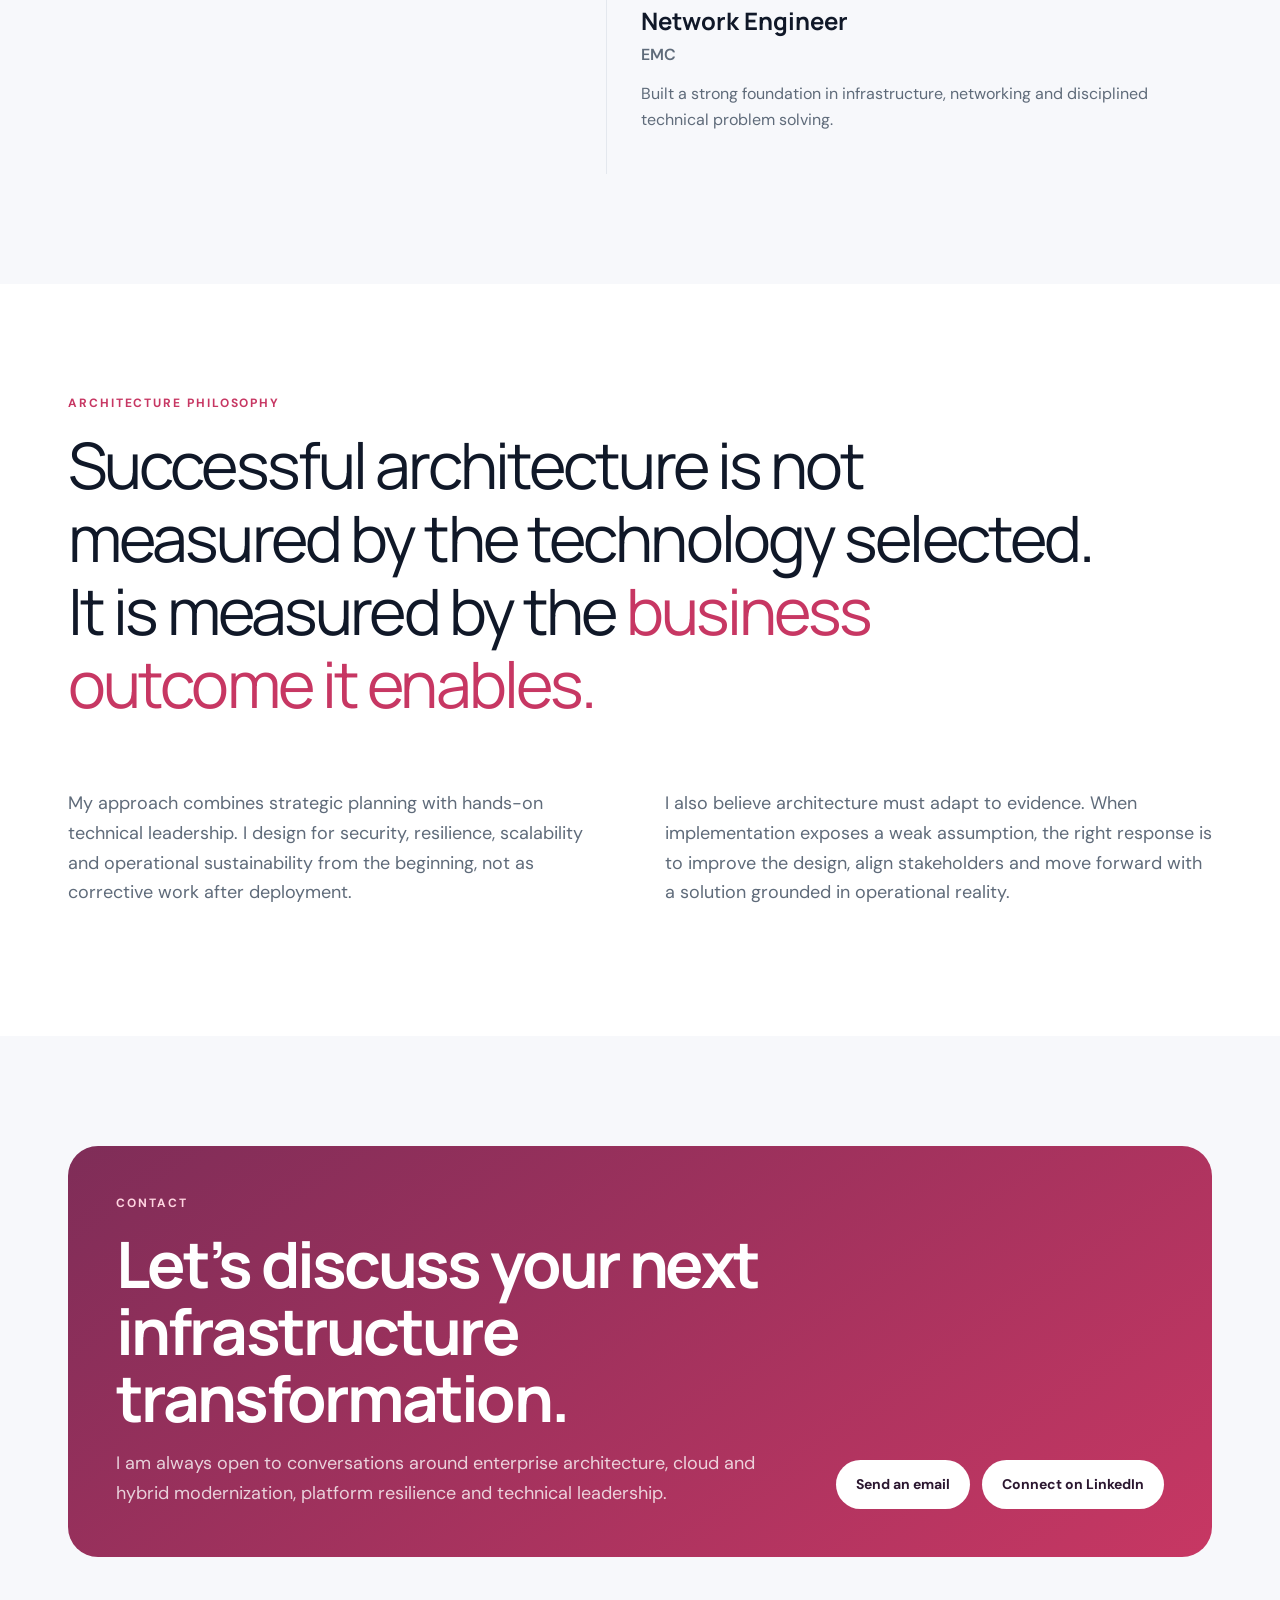
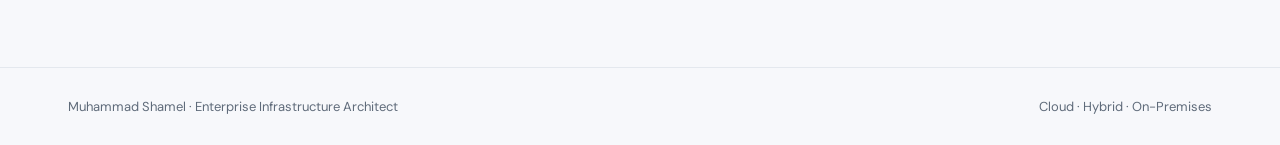
==== commit 5d93ff8c: "update" ====
--- a/docs/index.html
+++ b/docs/index.html
@@ -26,10 +26,14 @@
 <header class="nav" id="nav"><div class="wrap nav-inner"><a class="brand" href="#top"><span data-edit="identity.name">Muhammad Shamel</span><small data-edit="identity.title">Enterprise Infrastructure Architect</small></a><nav class="links"><a href="#profile">Profile</a><a href="#capabilities">Capabilities</a><a href="#engagements">Engagements</a><a href="#journey">Journey</a><a href="#contact">Contact</a></nav><div class="nav-actions"><button class="icon-btn" id="themeToggle" aria-label="Toggle theme">◐</button><button class="icon-btn menu-btn" id="menuBtn" aria-label="Menu">☰</button></div></div><nav class="mobile" id="mobile"><a href="#profile">Profile</a><a href="#capabilities">Capabilities</a><a href="#engagements">Engagements</a><a href="#journey">Journey</a><a href="#contact">Contact</a></nav></header>
 <main id="top">
 <<<<<<< HEAD
+<<<<<<< HEAD
 <section class="hero"><div class="wrap"><div class="hero-grid"><div class="reveal"><div class="eyebrow" data-edit="hero.eyebrow">Enterprise Infrastructure Architect</div><h1 data-edit="hero.headline">Designing infrastructure that <span>transforms business.</span></h1><p class="hero-sub" data-edit="hero.sub">I architect and lead secure, resilient enterprise platforms across cloud, hybrid and on-premises environments.</p><p class="hero-copy" data-edit="hero.copy">From greenfield banking platforms and disaster recovery to regional infrastructure and cloud modernization, I turn complex requirements into practical architectures that perform in the real world.</p><div class="actions"><a class="btn primary" href="#engagements" data-edit="labels.viewEngagements">View selected engagements</a><a class="btn" id="linkedinBtn" href="https://www.linkedin.com/in/" data-edit="labels.linkedin">LinkedIn</a><a class="btn" id="cvBtn" href="#" data-edit="labels.downloadCv">Download CV</a></div></div><div class="portrait reveal"><div class="portrait-card"><img id="photo" src="assets/photo.webp" alt="Muhammad Shamel"><div class="portrait-meta"><strong data-edit="identity.role">Senior Cloud Solutions Architect</strong><span data-edit="identity.company">PwC Middle East</span></div></div></div></div><div class="impact-strip reveal" id="impactStrip"><div class="impact-item"><strong data-edit="impact.0.title">Greenfield enterprise platforms</strong><span data-edit="impact.0.text">Architecture and delivery from first design through operational readiness.</span></div><div class="impact-item"><strong data-edit="impact.1.title">Cloud, hybrid and on-premises</strong><span data-edit="impact.1.text">Experience across OCI, Azure and enterprise data center environments.</span></div><div class="impact-item"><strong data-edit="impact.2.title">Resilience by design</strong><span data-edit="impact.2.text">High availability, disaster recovery and secure connectivity built in.</span></div><div class="impact-item"><strong data-edit="impact.3.title">Leadership across teams</strong><span data-edit="impact.3.text">Orchestrating stakeholders, engineering teams and technology partners.</span></div></div></div></section>
 =======
 <section class="hero"><div class="wrap"><div class="hero-grid"><div class="reveal"><div class="eyebrow" data-edit="hero.eyebrow">Enterprise Infrastructure Architect</div><h1 data-edit="hero.headline">Designing infrastructure that <span>transforms business.</span></h1><p class="hero-sub" data-edit="hero.sub">I architect and lead secure, resilient enterprise platforms across cloud, hybrid and on-premises environments.</p><p class="hero-copy" data-edit="hero.copy">From greenfield banking platforms and disaster recovery to regional infrastructure and cloud modernization, I turn complex requirements into practical architectures that perform in the real world.</p><div class="actions"><a class="btn primary" href="#engagements" data-edit="labels.viewEngagements">View selected engagements</a><a class="btn" id="linkedinBtn" href="https://www.linkedin.com/in/" data-edit="labels.linkedin">LinkedIn</a><a class="btn" id="cvBtn" href="#" data-edit="labels.downloadCv">Download CV</a></div></div><div class="portrait reveal"><div class="portrait-card"><img id="photo" src="assets/photo.png" alt="Muhammad Shamel"><div class="portrait-meta"><strong data-edit="identity.role">Senior Cloud Solutions Architect</strong><span data-edit="identity.company">PwC Middle East</span></div></div></div></div><div class="impact-strip reveal" id="impactStrip"><div class="impact-item"><strong data-edit="impact.0.title">Greenfield enterprise platforms</strong><span data-edit="impact.0.text">Architecture and delivery from first design through operational readiness.</span></div><div class="impact-item"><strong data-edit="impact.1.title">Cloud, hybrid and on-premises</strong><span data-edit="impact.1.text">Experience across OCI, Azure and enterprise data center environments.</span></div><div class="impact-item"><strong data-edit="impact.2.title">Resilience by design</strong><span data-edit="impact.2.text">High availability, disaster recovery and secure connectivity built in.</span></div><div class="impact-item"><strong data-edit="impact.3.title">Leadership across teams</strong><span data-edit="impact.3.text">Orchestrating stakeholders, engineering teams and technology partners.</span></div></div></div></section>
 >>>>>>> b3549b12ed6fb2d5841b78f37473b70e3a49a6ec
+=======
+<section class="hero"><div class="wrap"><div class="hero-grid"><div class="reveal"><div class="eyebrow" data-edit="hero.eyebrow">Enterprise Infrastructure Architect</div><h1 data-edit="hero.headline">Designing infrastructure that <span>transforms business.</span></h1><p class="hero-sub" data-edit="hero.sub">I architect and lead secure, resilient enterprise platforms across cloud, hybrid and on-premises environments.</p><p class="hero-copy" data-edit="hero.copy">From greenfield banking platforms and disaster recovery to regional infrastructure and cloud modernization, I turn complex requirements into practical architectures that perform in the real world.</p><div class="actions"><a class="btn primary" href="#engagements" data-edit="labels.viewEngagements">View selected engagements</a><a class="btn" id="linkedinBtn" href="https://www.linkedin.com/in/" data-edit="labels.linkedin">LinkedIn</a><a class="btn" id="cvBtn" href="#" data-edit="labels.downloadCv">Download CV</a></div></div><div class="portrait reveal"><div class="portrait-card"><img id="photo" src="/assets/photo.png" alt="Muhammad Shamel"><div class="portrait-meta"><strong data-edit="identity.role">Senior Cloud Solutions Architect</strong><span data-edit="identity.company">PwC Middle East</span></div></div></div></div><div class="impact-strip reveal" id="impactStrip"><div class="impact-item"><strong data-edit="impact.0.title">Greenfield enterprise platforms</strong><span data-edit="impact.0.text">Architecture and delivery from first design through operational readiness.</span></div><div class="impact-item"><strong data-edit="impact.1.title">Cloud, hybrid and on-premises</strong><span data-edit="impact.1.text">Experience across OCI, Azure and enterprise data center environments.</span></div><div class="impact-item"><strong data-edit="impact.2.title">Resilience by design</strong><span data-edit="impact.2.text">High availability, disaster recovery and secure connectivity built in.</span></div><div class="impact-item"><strong data-edit="impact.3.title">Leadership across teams</strong><span data-edit="impact.3.text">Orchestrating stakeholders, engineering teams and technology partners.</span></div></div></div></section>
+>>>>>>> parent of b3549b1 (updates)
 <section class="section" id="profile"><div class="wrap profile"><aside class="reveal"><div class="eyebrow" data-edit="sections.profileEyebrow">Executive Profile</div><h2 data-edit="sections.profileHeading">Architecture leadership from strategy through delivery.</h2></aside><div class="profile-copy reveal"><p data-edit="profile.p1">I am an Enterprise Infrastructure Architect with experience leading mission-critical initiatives across banking, professional services and digital forensics environments.</p><p data-edit="profile.p2">My work spans OCI, Azure and enterprise data centers, combining architecture, modernization, networking, resilience, operational excellence and technical leadership. I remain close to implementation because strong architecture must work beyond the diagram.</p><p data-edit="profile.p3">I lead design discussions, align internal teams and external technology partners, challenge assumptions when reality requires a better answer, and take ownership of complex delivery and troubleshooting.</p><div class="signature"><div><b data-edit="labels.currentRole">Current role</b><span data-edit="identity.role">Senior Cloud Solutions Architect</span></div><div><b data-edit="labels.primaryFocus">Primary focus</b><span data-edit="identity.focus">Enterprise Infrastructure Architecture</span></div><div><b data-edit="labels.platforms">Platforms</b><span data-edit="identity.platforms">OCI, Azure and On-Premises</span></div></div></div></div></section>
 <section class="section" id="capabilities"><div class="wrap"><div class="eyebrow reveal" data-edit="sections.capabilitiesEyebrow">Architecture Capabilities</div><h2 class="reveal" data-edit="sections.capabilitiesHeading">Business outcomes supported by deep technical capability.</h2><p class="lead reveal" data-edit="sections.capabilitiesLead">Technology is the enabler. The real value is creating infrastructure that is resilient, scalable, governed and ready to operate.</p><div class="cap-grid" id="capGrid"><article class="cap reveal"><h3 data-edit="capabilities.0.title">Enterprise Infrastructure Architecture</h3><p data-edit="capabilities.0.text">Shaping target-state platforms that align infrastructure decisions with business priorities, risk, growth and operational needs.</p></article><article class="cap reveal"><h3 data-edit="capabilities.1.title">Cloud &amp; Hybrid Transformation</h3><p data-edit="capabilities.1.text">Designing secure and governed cloud and hybrid environments across OCI, Azure and enterprise data centers.</p></article><article class="cap reveal"><h3 data-edit="capabilities.2.title">Infrastructure Modernization</h3><p data-edit="capabilities.2.text">Transforming legacy estates through platform redesign, virtualization, migration, standardization and automation.</p></article><article class="cap reveal"><h3 data-edit="capabilities.3.title">Enterprise Networking</h3><p data-edit="capabilities.3.text">Architecting connectivity, segmentation, routing and inspection models that support scale, security and regional operations.</p></article><article class="cap reveal"><h3 data-edit="capabilities.4.title">Operational Excellence</h3><p data-edit="capabilities.4.text">Improving reliability through architecture reviews, root-cause analysis, observability, documentation and continuous improvement.</p></article><article class="cap reveal"><h3 data-edit="capabilities.5.title">Technical Leadership</h3><p data-edit="capabilities.5.text">Leading design decisions and delivery across internal teams, application owners, administrators, security functions and vendors.</p></article></div></div></section>
 <section class="section engagements" id="engagements"><div class="wrap"><div class="eyebrow reveal" data-edit="sections.engagementsEyebrow">Selected Enterprise Engagements</div><h2 class="reveal" data-edit="sections.engagementsHeading">Evidence of architecture leadership at enterprise scale.</h2><p class="lead reveal" data-edit="sections.engagementsLead">Four engagements that reflect how I approach transformation: understand the business need, shape the architecture, align stakeholders and carry the solution through delivery.</p><div class="case-list" id="caseList"><article class="case reveal" data-case="0"><div class="sector" data-edit="engagements.0.sector">Financial Services</div><div><h3 data-edit="engagements.0.title">Enterprise Banking Platform Transformation</h3><p data-edit="engagements.0.intro">Architected and led the delivery of a mission-critical enterprise banking platform, establishing a secure, resilient and scalable foundation for business expansion, operational continuity and long-term growth.</p></div><div class="arrow">↗</div></article><article class="case reveal" data-case="1"><div class="sector" data-edit="engagements.1.sector">Professional Services</div><div><h3 data-edit="engagements.1.title">Enterprise Cloud Network Modernization</h3><p data-edit="engagements.1.intro">Led a strategic cloud infrastructure modernization initiative focused on cost optimization while strengthening security, scalability, governance and operational flexibility.</p></div><div class="arrow">↗</div></article><article class="case reveal" data-case="2"><div class="sector" data-edit="engagements.2.sector">Digital Forensics</div><div><h3 data-edit="engagements.2.title">Regional Infrastructure Platform</h3><p data-edit="engagements.2.intro">Designed and delivered a production-ready regional infrastructure platform that strengthened operational resilience, enabled secure collaboration and established a scalable foundation for future growth.</p></div><div class="arrow">↗</div></article><article class="case reveal" data-case="3"><div class="sector" data-edit="engagements.3.sector">Enterprise Platforms</div><div><h3 data-edit="engagements.3.title">Platform Reliability &amp; Continuous Improvement</h3><p data-edit="engagements.3.intro">Led continuous platform improvement initiatives focused on architecture maturity, operational excellence, service reliability and automation across enterprise environments.</p></div><div class="arrow">↗</div></article></div></div></section>
@@ -43,10 +47,10 @@
 <script>
 window.SITE_CONFIG = {
   mode: "view",
-  contentPath: "data/content.json",
-  assetPrefix: ""
+  contentPath: "/data/content.json",
+  assetPrefix: "/"
 };
 </script>
-<script src="js/site.js"></script>
+<script src="/js/site.js" defer></script>
 </body>
 </html>
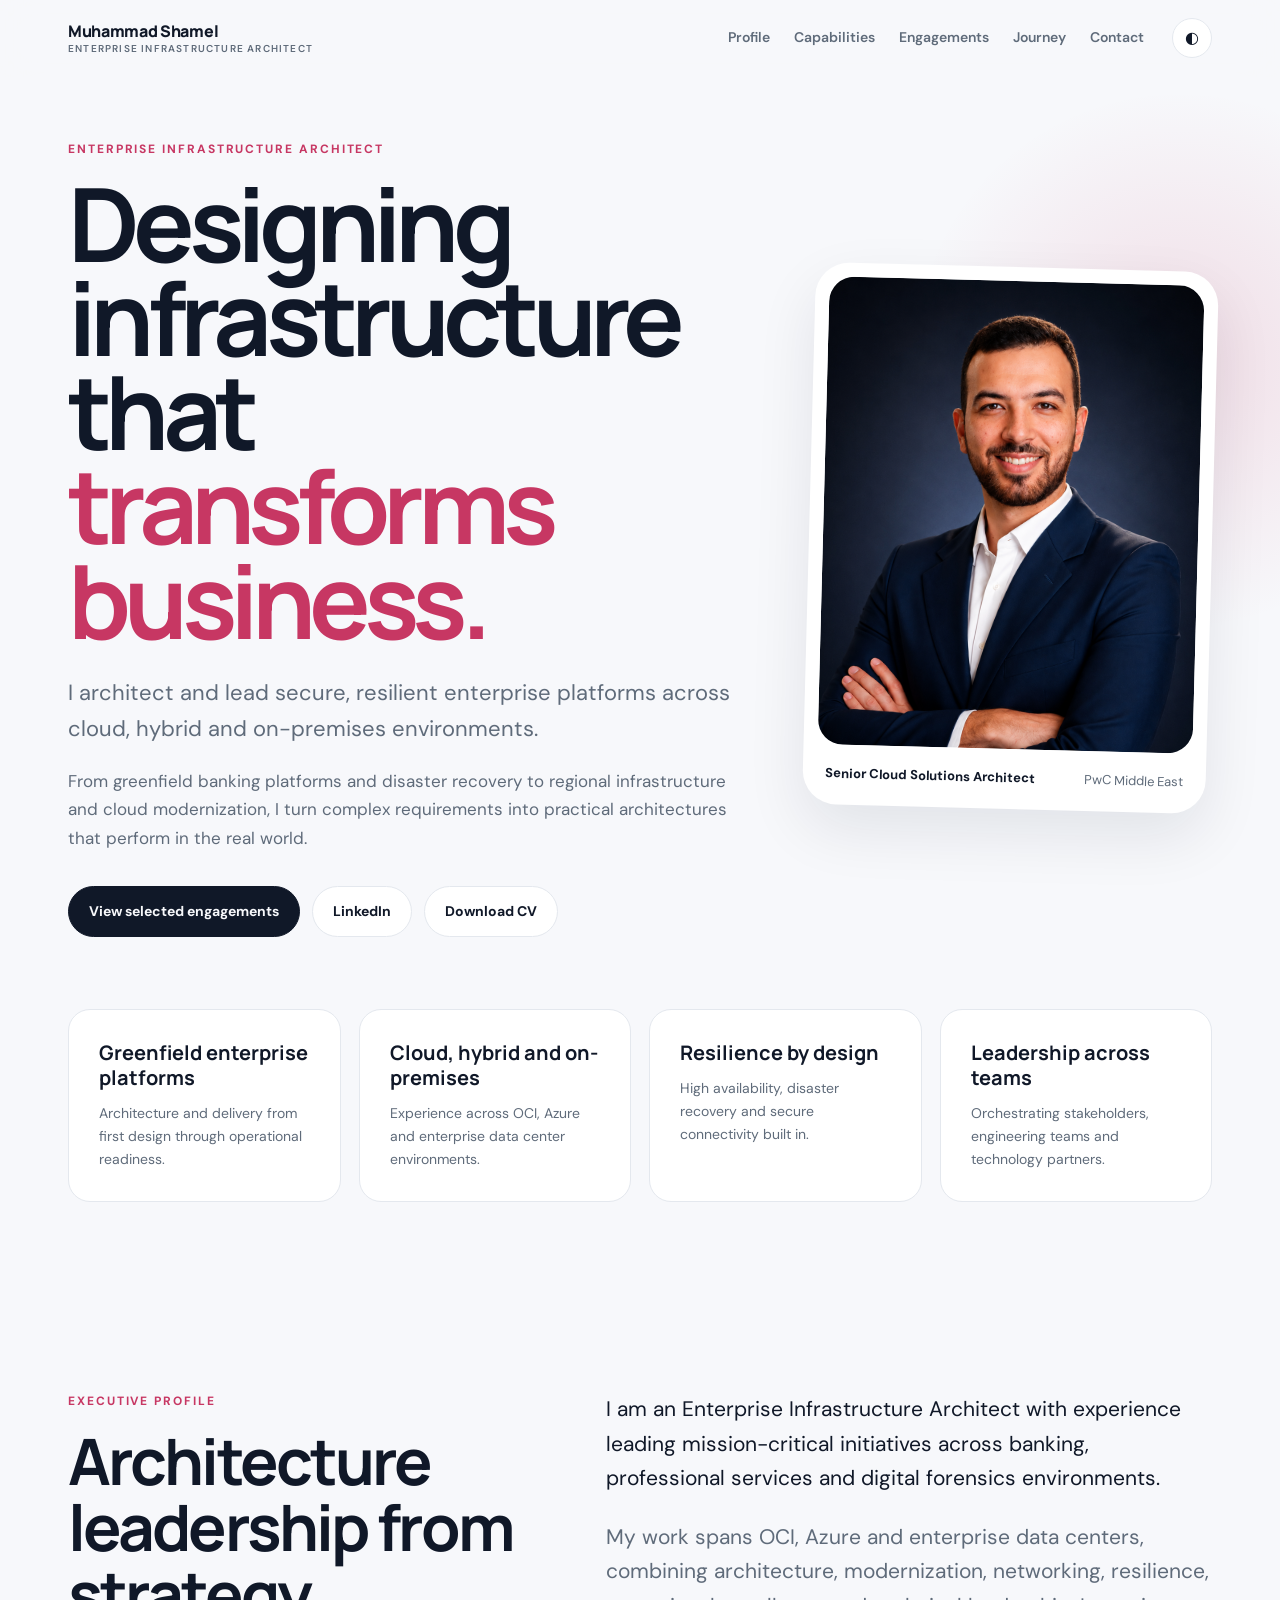
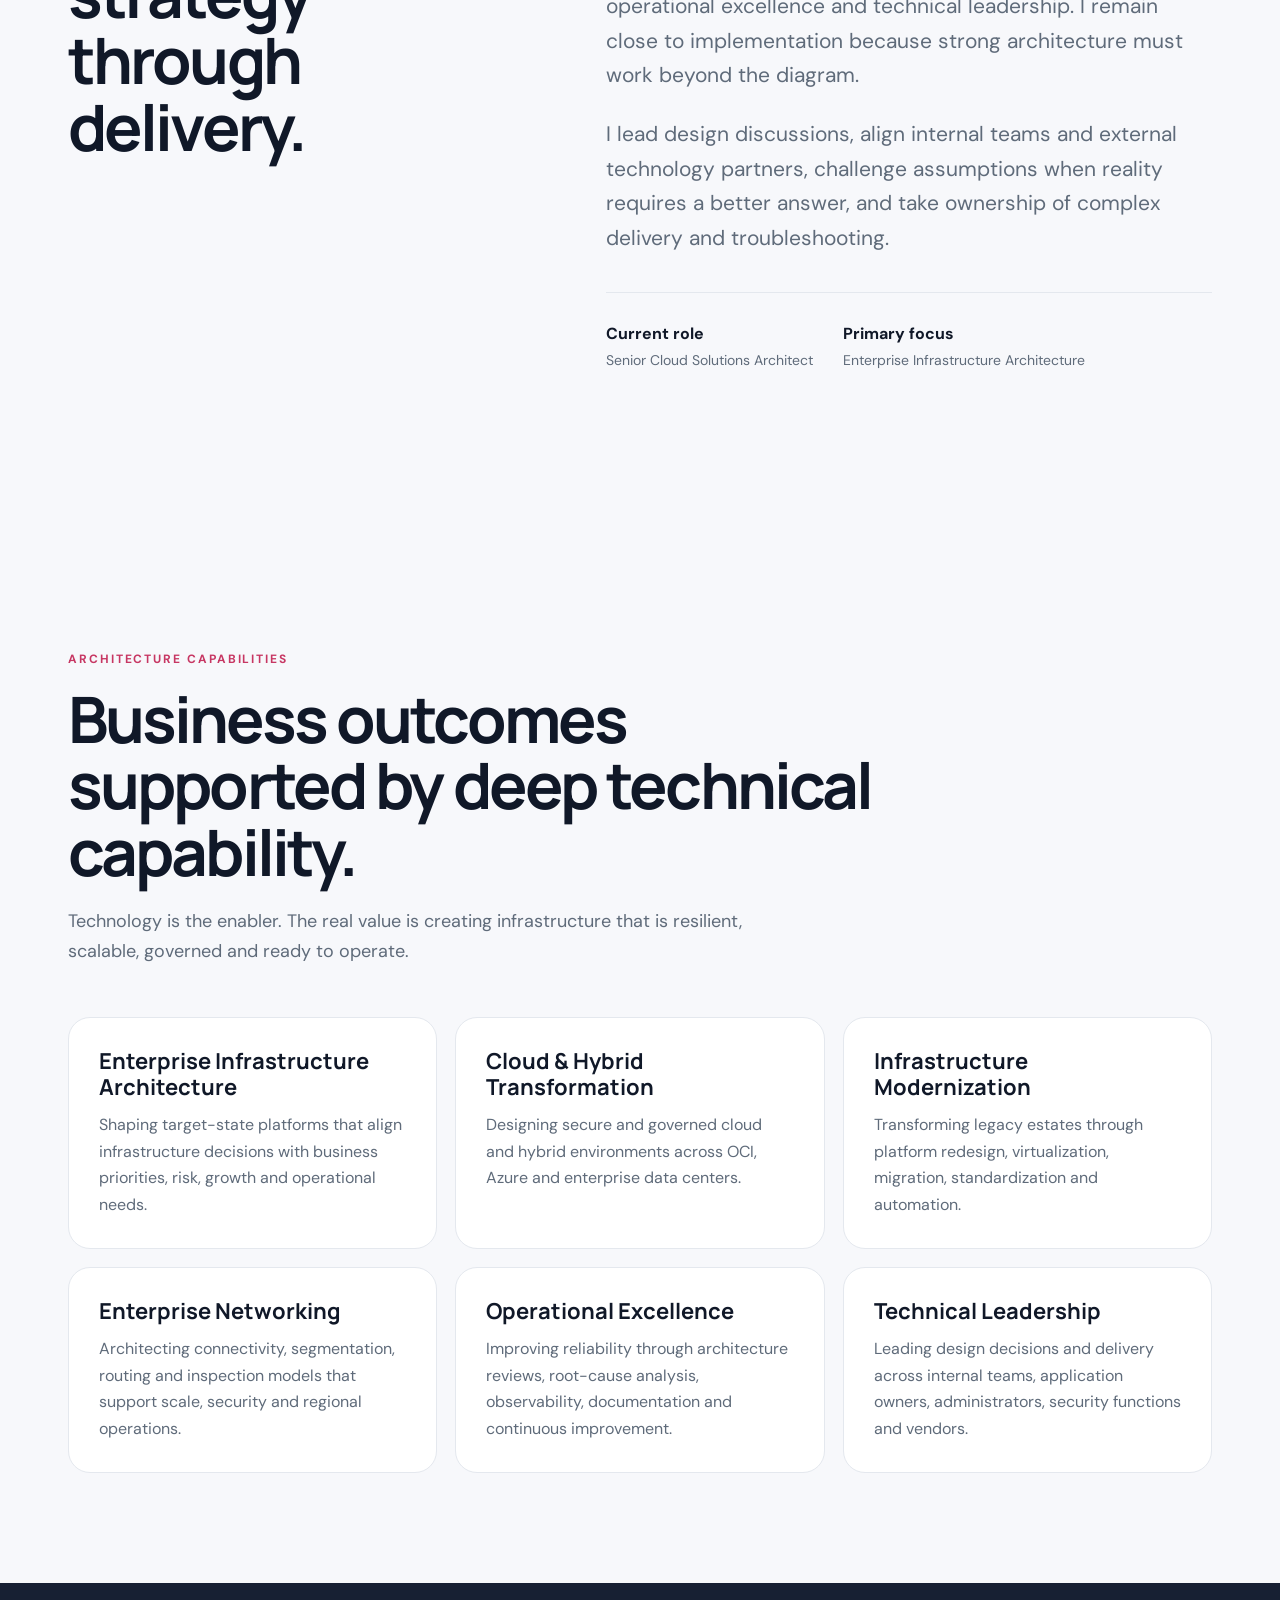
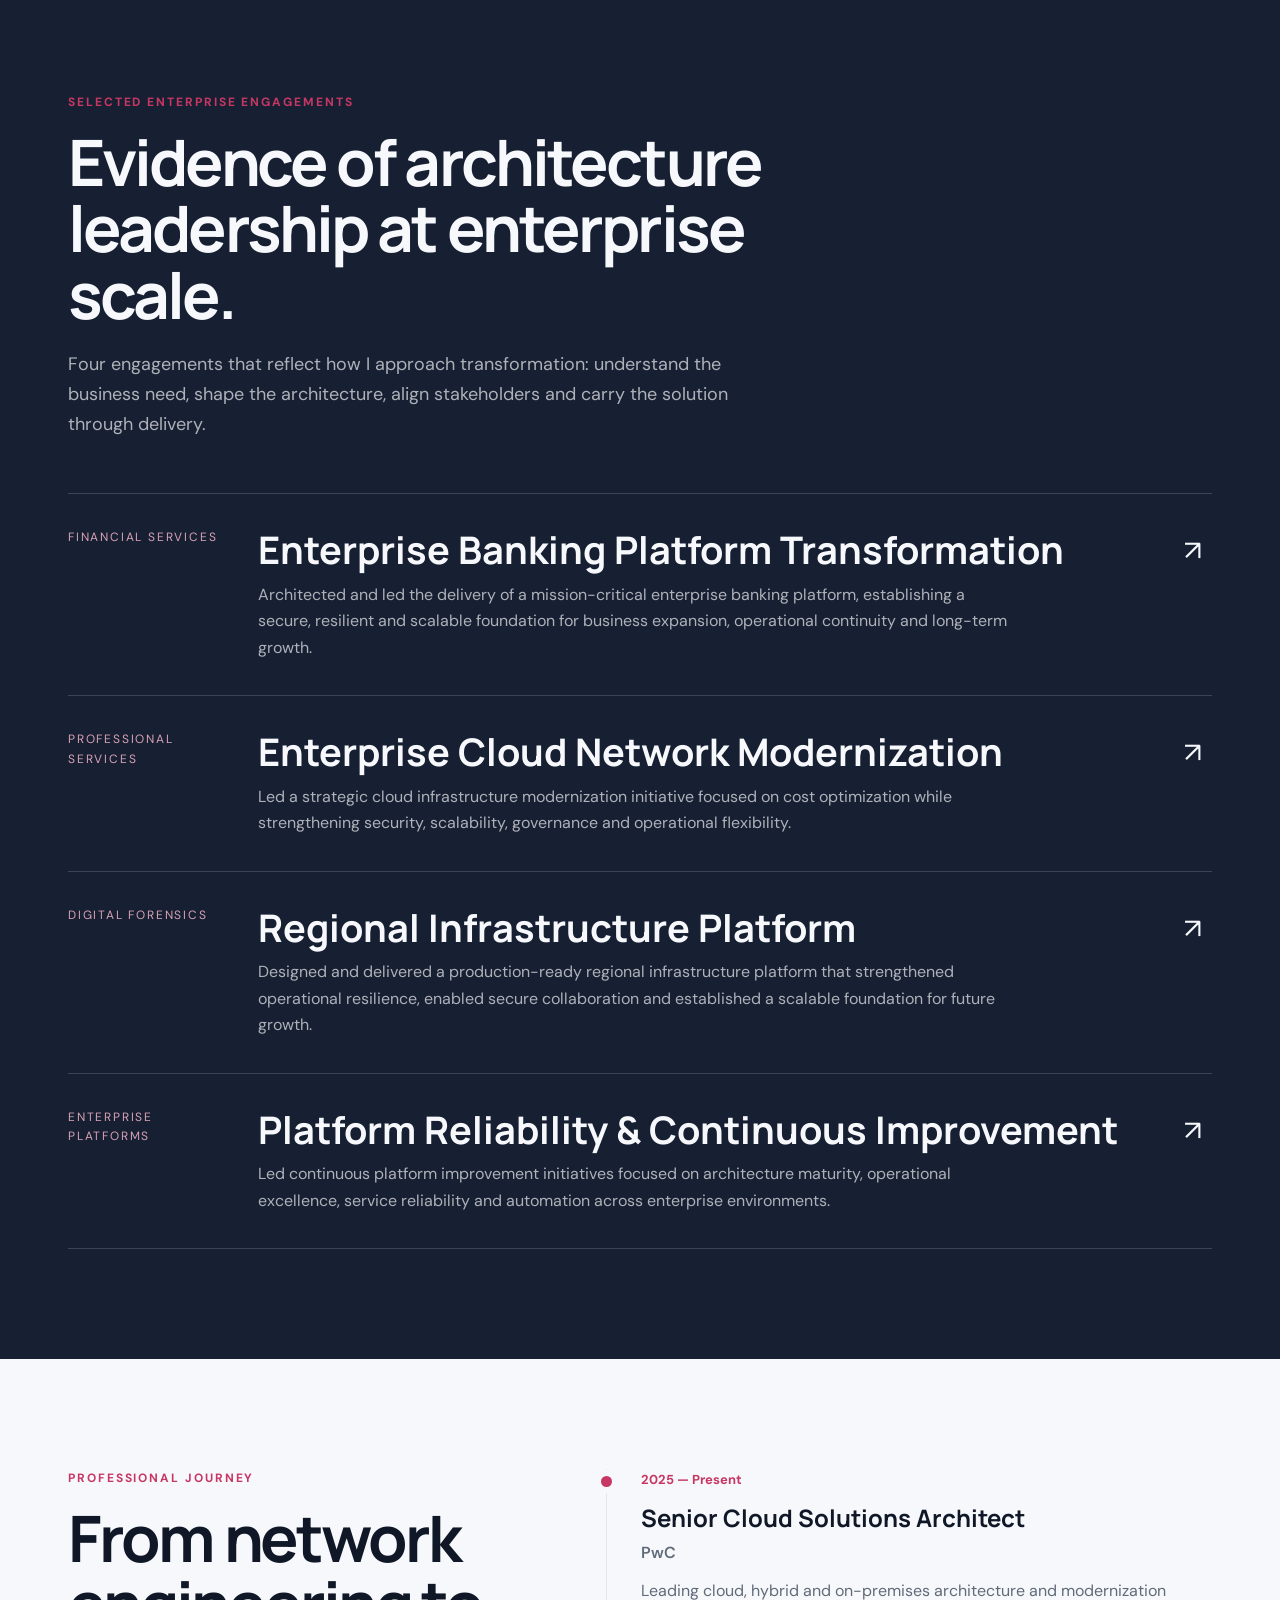
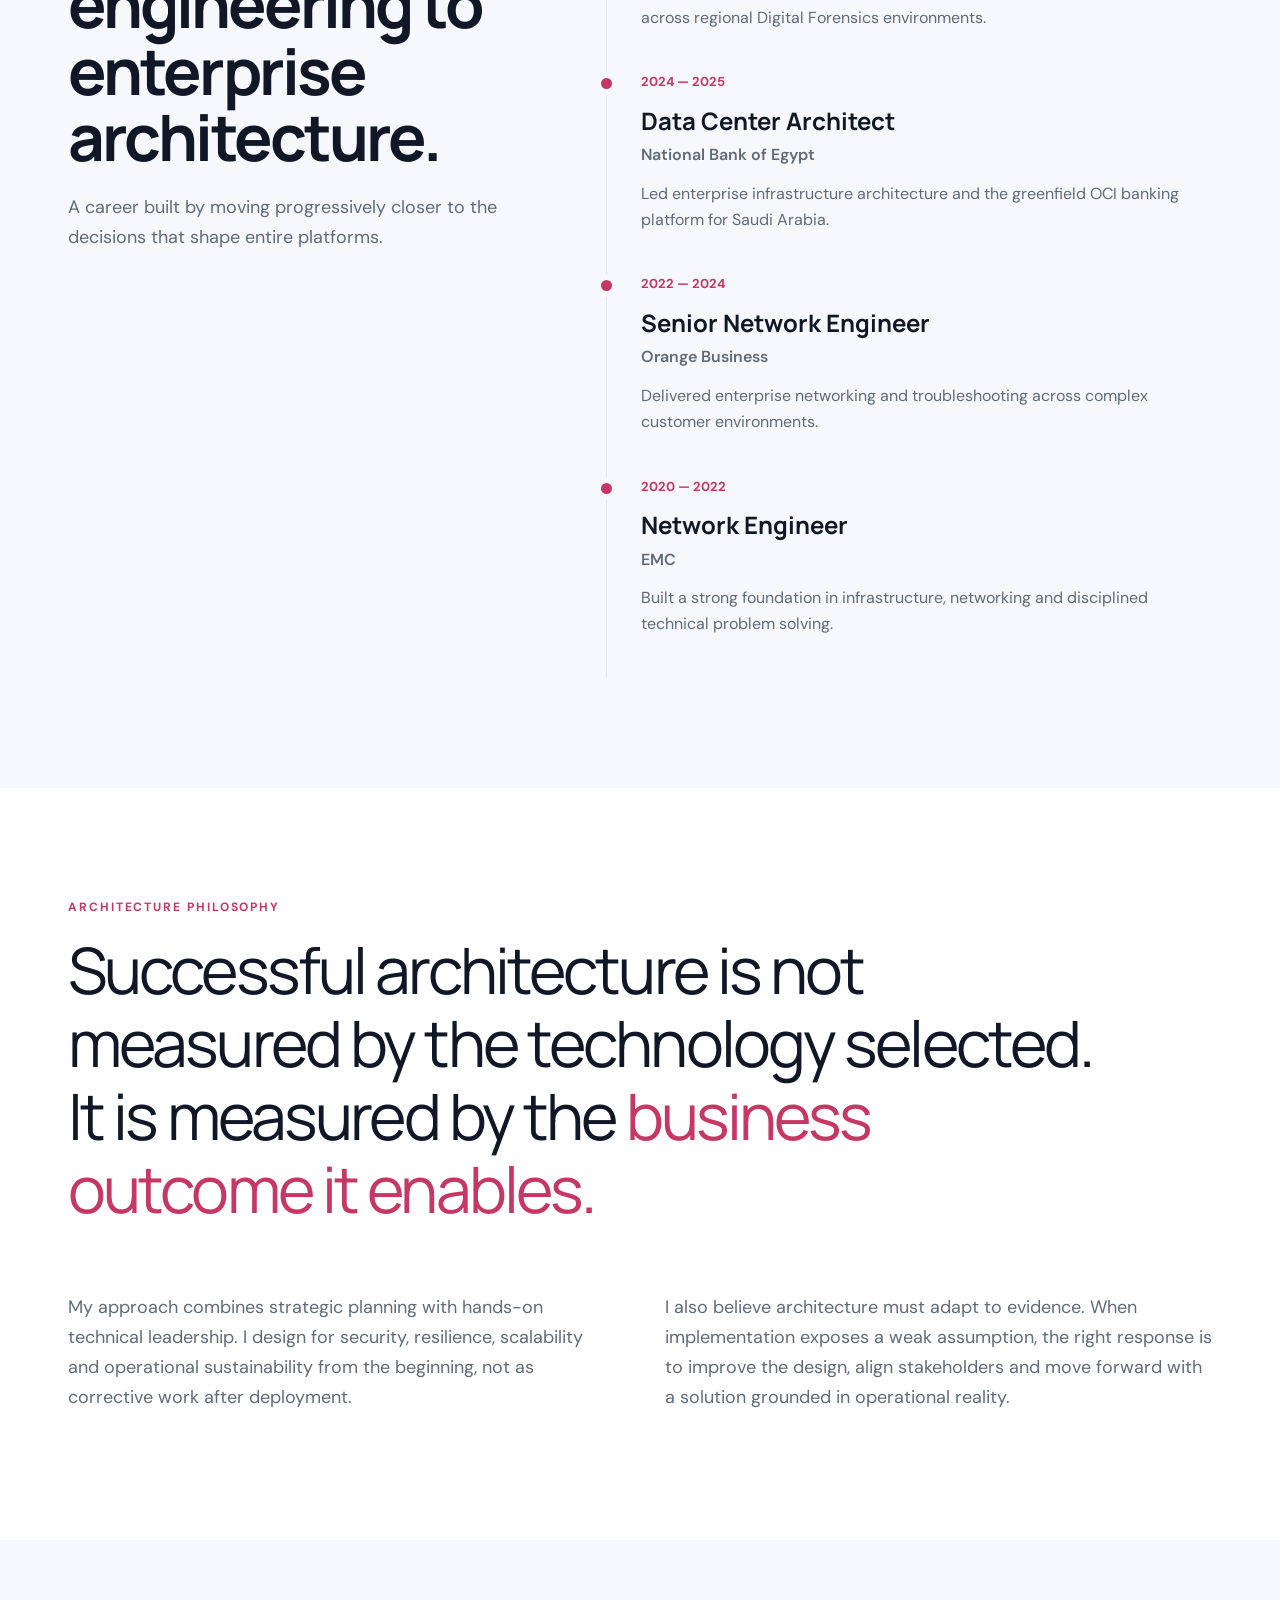
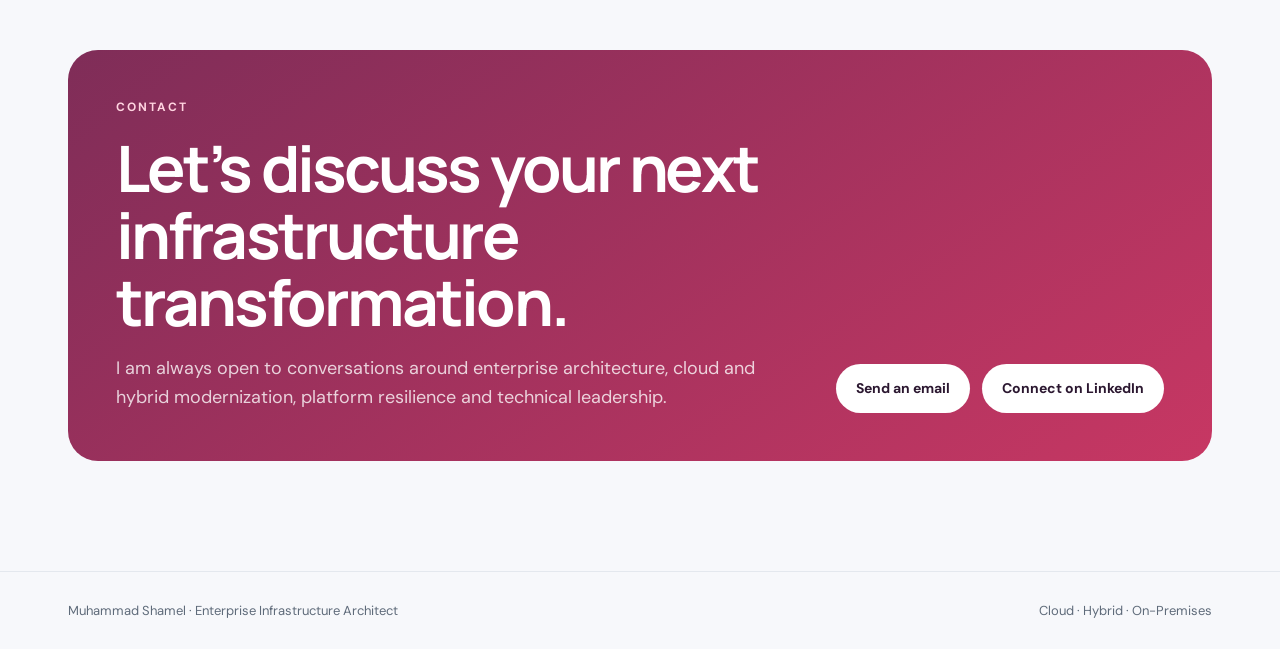
==== commit 7b5a15d1: "Update index.html" ====
--- a/docs/index.html
+++ b/docs/index.html
@@ -25,15 +25,7 @@
 <body>
 <header class="nav" id="nav"><div class="wrap nav-inner"><a class="brand" href="#top"><span data-edit="identity.name">Muhammad Shamel</span><small data-edit="identity.title">Enterprise Infrastructure Architect</small></a><nav class="links"><a href="#profile">Profile</a><a href="#capabilities">Capabilities</a><a href="#engagements">Engagements</a><a href="#journey">Journey</a><a href="#contact">Contact</a></nav><div class="nav-actions"><button class="icon-btn" id="themeToggle" aria-label="Toggle theme">◐</button><button class="icon-btn menu-btn" id="menuBtn" aria-label="Menu">☰</button></div></div><nav class="mobile" id="mobile"><a href="#profile">Profile</a><a href="#capabilities">Capabilities</a><a href="#engagements">Engagements</a><a href="#journey">Journey</a><a href="#contact">Contact</a></nav></header>
 <main id="top">
-<<<<<<< HEAD
-<<<<<<< HEAD
-<section class="hero"><div class="wrap"><div class="hero-grid"><div class="reveal"><div class="eyebrow" data-edit="hero.eyebrow">Enterprise Infrastructure Architect</div><h1 data-edit="hero.headline">Designing infrastructure that <span>transforms business.</span></h1><p class="hero-sub" data-edit="hero.sub">I architect and lead secure, resilient enterprise platforms across cloud, hybrid and on-premises environments.</p><p class="hero-copy" data-edit="hero.copy">From greenfield banking platforms and disaster recovery to regional infrastructure and cloud modernization, I turn complex requirements into practical architectures that perform in the real world.</p><div class="actions"><a class="btn primary" href="#engagements" data-edit="labels.viewEngagements">View selected engagements</a><a class="btn" id="linkedinBtn" href="https://www.linkedin.com/in/" data-edit="labels.linkedin">LinkedIn</a><a class="btn" id="cvBtn" href="#" data-edit="labels.downloadCv">Download CV</a></div></div><div class="portrait reveal"><div class="portrait-card"><img id="photo" src="assets/photo.webp" alt="Muhammad Shamel"><div class="portrait-meta"><strong data-edit="identity.role">Senior Cloud Solutions Architect</strong><span data-edit="identity.company">PwC Middle East</span></div></div></div></div><div class="impact-strip reveal" id="impactStrip"><div class="impact-item"><strong data-edit="impact.0.title">Greenfield enterprise platforms</strong><span data-edit="impact.0.text">Architecture and delivery from first design through operational readiness.</span></div><div class="impact-item"><strong data-edit="impact.1.title">Cloud, hybrid and on-premises</strong><span data-edit="impact.1.text">Experience across OCI, Azure and enterprise data center environments.</span></div><div class="impact-item"><strong data-edit="impact.2.title">Resilience by design</strong><span data-edit="impact.2.text">High availability, disaster recovery and secure connectivity built in.</span></div><div class="impact-item"><strong data-edit="impact.3.title">Leadership across teams</strong><span data-edit="impact.3.text">Orchestrating stakeholders, engineering teams and technology partners.</span></div></div></div></section>
-=======
 <section class="hero"><div class="wrap"><div class="hero-grid"><div class="reveal"><div class="eyebrow" data-edit="hero.eyebrow">Enterprise Infrastructure Architect</div><h1 data-edit="hero.headline">Designing infrastructure that <span>transforms business.</span></h1><p class="hero-sub" data-edit="hero.sub">I architect and lead secure, resilient enterprise platforms across cloud, hybrid and on-premises environments.</p><p class="hero-copy" data-edit="hero.copy">From greenfield banking platforms and disaster recovery to regional infrastructure and cloud modernization, I turn complex requirements into practical architectures that perform in the real world.</p><div class="actions"><a class="btn primary" href="#engagements" data-edit="labels.viewEngagements">View selected engagements</a><a class="btn" id="linkedinBtn" href="https://www.linkedin.com/in/" data-edit="labels.linkedin">LinkedIn</a><a class="btn" id="cvBtn" href="#" data-edit="labels.downloadCv">Download CV</a></div></div><div class="portrait reveal"><div class="portrait-card"><img id="photo" src="assets/photo.png" alt="Muhammad Shamel"><div class="portrait-meta"><strong data-edit="identity.role">Senior Cloud Solutions Architect</strong><span data-edit="identity.company">PwC Middle East</span></div></div></div></div><div class="impact-strip reveal" id="impactStrip"><div class="impact-item"><strong data-edit="impact.0.title">Greenfield enterprise platforms</strong><span data-edit="impact.0.text">Architecture and delivery from first design through operational readiness.</span></div><div class="impact-item"><strong data-edit="impact.1.title">Cloud, hybrid and on-premises</strong><span data-edit="impact.1.text">Experience across OCI, Azure and enterprise data center environments.</span></div><div class="impact-item"><strong data-edit="impact.2.title">Resilience by design</strong><span data-edit="impact.2.text">High availability, disaster recovery and secure connectivity built in.</span></div><div class="impact-item"><strong data-edit="impact.3.title">Leadership across teams</strong><span data-edit="impact.3.text">Orchestrating stakeholders, engineering teams and technology partners.</span></div></div></div></section>
->>>>>>> b3549b12ed6fb2d5841b78f37473b70e3a49a6ec
-=======
-<section class="hero"><div class="wrap"><div class="hero-grid"><div class="reveal"><div class="eyebrow" data-edit="hero.eyebrow">Enterprise Infrastructure Architect</div><h1 data-edit="hero.headline">Designing infrastructure that <span>transforms business.</span></h1><p class="hero-sub" data-edit="hero.sub">I architect and lead secure, resilient enterprise platforms across cloud, hybrid and on-premises environments.</p><p class="hero-copy" data-edit="hero.copy">From greenfield banking platforms and disaster recovery to regional infrastructure and cloud modernization, I turn complex requirements into practical architectures that perform in the real world.</p><div class="actions"><a class="btn primary" href="#engagements" data-edit="labels.viewEngagements">View selected engagements</a><a class="btn" id="linkedinBtn" href="https://www.linkedin.com/in/" data-edit="labels.linkedin">LinkedIn</a><a class="btn" id="cvBtn" href="#" data-edit="labels.downloadCv">Download CV</a></div></div><div class="portrait reveal"><div class="portrait-card"><img id="photo" src="/assets/photo.png" alt="Muhammad Shamel"><div class="portrait-meta"><strong data-edit="identity.role">Senior Cloud Solutions Architect</strong><span data-edit="identity.company">PwC Middle East</span></div></div></div></div><div class="impact-strip reveal" id="impactStrip"><div class="impact-item"><strong data-edit="impact.0.title">Greenfield enterprise platforms</strong><span data-edit="impact.0.text">Architecture and delivery from first design through operational readiness.</span></div><div class="impact-item"><strong data-edit="impact.1.title">Cloud, hybrid and on-premises</strong><span data-edit="impact.1.text">Experience across OCI, Azure and enterprise data center environments.</span></div><div class="impact-item"><strong data-edit="impact.2.title">Resilience by design</strong><span data-edit="impact.2.text">High availability, disaster recovery and secure connectivity built in.</span></div><div class="impact-item"><strong data-edit="impact.3.title">Leadership across teams</strong><span data-edit="impact.3.text">Orchestrating stakeholders, engineering teams and technology partners.</span></div></div></div></section>
->>>>>>> parent of b3549b1 (updates)
 <section class="section" id="profile"><div class="wrap profile"><aside class="reveal"><div class="eyebrow" data-edit="sections.profileEyebrow">Executive Profile</div><h2 data-edit="sections.profileHeading">Architecture leadership from strategy through delivery.</h2></aside><div class="profile-copy reveal"><p data-edit="profile.p1">I am an Enterprise Infrastructure Architect with experience leading mission-critical initiatives across banking, professional services and digital forensics environments.</p><p data-edit="profile.p2">My work spans OCI, Azure and enterprise data centers, combining architecture, modernization, networking, resilience, operational excellence and technical leadership. I remain close to implementation because strong architecture must work beyond the diagram.</p><p data-edit="profile.p3">I lead design discussions, align internal teams and external technology partners, challenge assumptions when reality requires a better answer, and take ownership of complex delivery and troubleshooting.</p><div class="signature"><div><b data-edit="labels.currentRole">Current role</b><span data-edit="identity.role">Senior Cloud Solutions Architect</span></div><div><b data-edit="labels.primaryFocus">Primary focus</b><span data-edit="identity.focus">Enterprise Infrastructure Architecture</span></div><div><b data-edit="labels.platforms">Platforms</b><span data-edit="identity.platforms">OCI, Azure and On-Premises</span></div></div></div></div></section>
 <section class="section" id="capabilities"><div class="wrap"><div class="eyebrow reveal" data-edit="sections.capabilitiesEyebrow">Architecture Capabilities</div><h2 class="reveal" data-edit="sections.capabilitiesHeading">Business outcomes supported by deep technical capability.</h2><p class="lead reveal" data-edit="sections.capabilitiesLead">Technology is the enabler. The real value is creating infrastructure that is resilient, scalable, governed and ready to operate.</p><div class="cap-grid" id="capGrid"><article class="cap reveal"><h3 data-edit="capabilities.0.title">Enterprise Infrastructure Architecture</h3><p data-edit="capabilities.0.text">Shaping target-state platforms that align infrastructure decisions with business priorities, risk, growth and operational needs.</p></article><article class="cap reveal"><h3 data-edit="capabilities.1.title">Cloud &amp; Hybrid Transformation</h3><p data-edit="capabilities.1.text">Designing secure and governed cloud and hybrid environments across OCI, Azure and enterprise data centers.</p></article><article class="cap reveal"><h3 data-edit="capabilities.2.title">Infrastructure Modernization</h3><p data-edit="capabilities.2.text">Transforming legacy estates through platform redesign, virtualization, migration, standardization and automation.</p></article><article class="cap reveal"><h3 data-edit="capabilities.3.title">Enterprise Networking</h3><p data-edit="capabilities.3.text">Architecting connectivity, segmentation, routing and inspection models that support scale, security and regional operations.</p></article><article class="cap reveal"><h3 data-edit="capabilities.4.title">Operational Excellence</h3><p data-edit="capabilities.4.text">Improving reliability through architecture reviews, root-cause analysis, observability, documentation and continuous improvement.</p></article><article class="cap reveal"><h3 data-edit="capabilities.5.title">Technical Leadership</h3><p data-edit="capabilities.5.text">Leading design decisions and delivery across internal teams, application owners, administrators, security functions and vendors.</p></article></div></div></section>
 <section class="section engagements" id="engagements"><div class="wrap"><div class="eyebrow reveal" data-edit="sections.engagementsEyebrow">Selected Enterprise Engagements</div><h2 class="reveal" data-edit="sections.engagementsHeading">Evidence of architecture leadership at enterprise scale.</h2><p class="lead reveal" data-edit="sections.engagementsLead">Four engagements that reflect how I approach transformation: understand the business need, shape the architecture, align stakeholders and carry the solution through delivery.</p><div class="case-list" id="caseList"><article class="case reveal" data-case="0"><div class="sector" data-edit="engagements.0.sector">Financial Services</div><div><h3 data-edit="engagements.0.title">Enterprise Banking Platform Transformation</h3><p data-edit="engagements.0.intro">Architected and led the delivery of a mission-critical enterprise banking platform, establishing a secure, resilient and scalable foundation for business expansion, operational continuity and long-term growth.</p></div><div class="arrow">↗</div></article><article class="case reveal" data-case="1"><div class="sector" data-edit="engagements.1.sector">Professional Services</div><div><h3 data-edit="engagements.1.title">Enterprise Cloud Network Modernization</h3><p data-edit="engagements.1.intro">Led a strategic cloud infrastructure modernization initiative focused on cost optimization while strengthening security, scalability, governance and operational flexibility.</p></div><div class="arrow">↗</div></article><article class="case reveal" data-case="2"><div class="sector" data-edit="engagements.2.sector">Digital Forensics</div><div><h3 data-edit="engagements.2.title">Regional Infrastructure Platform</h3><p data-edit="engagements.2.intro">Designed and delivered a production-ready regional infrastructure platform that strengthened operational resilience, enabled secure collaboration and established a scalable foundation for future growth.</p></div><div class="arrow">↗</div></article><article class="case reveal" data-case="3"><div class="sector" data-edit="engagements.3.sector">Enterprise Platforms</div><div><h3 data-edit="engagements.3.title">Platform Reliability &amp; Continuous Improvement</h3><p data-edit="engagements.3.intro">Led continuous platform improvement initiatives focused on architecture maturity, operational excellence, service reliability and automation across enterprise environments.</p></div><div class="arrow">↗</div></article></div></div></section>
@@ -47,10 +39,10 @@
 <script>
 window.SITE_CONFIG = {
   mode: "view",
-  contentPath: "/data/content.json",
-  assetPrefix: "/"
+  contentPath: "data/content.json",
+  assetPrefix: ""
 };
 </script>
-<script src="/js/site.js" defer></script>
+<script src="js/site.js"></script>
 </body>
 </html>
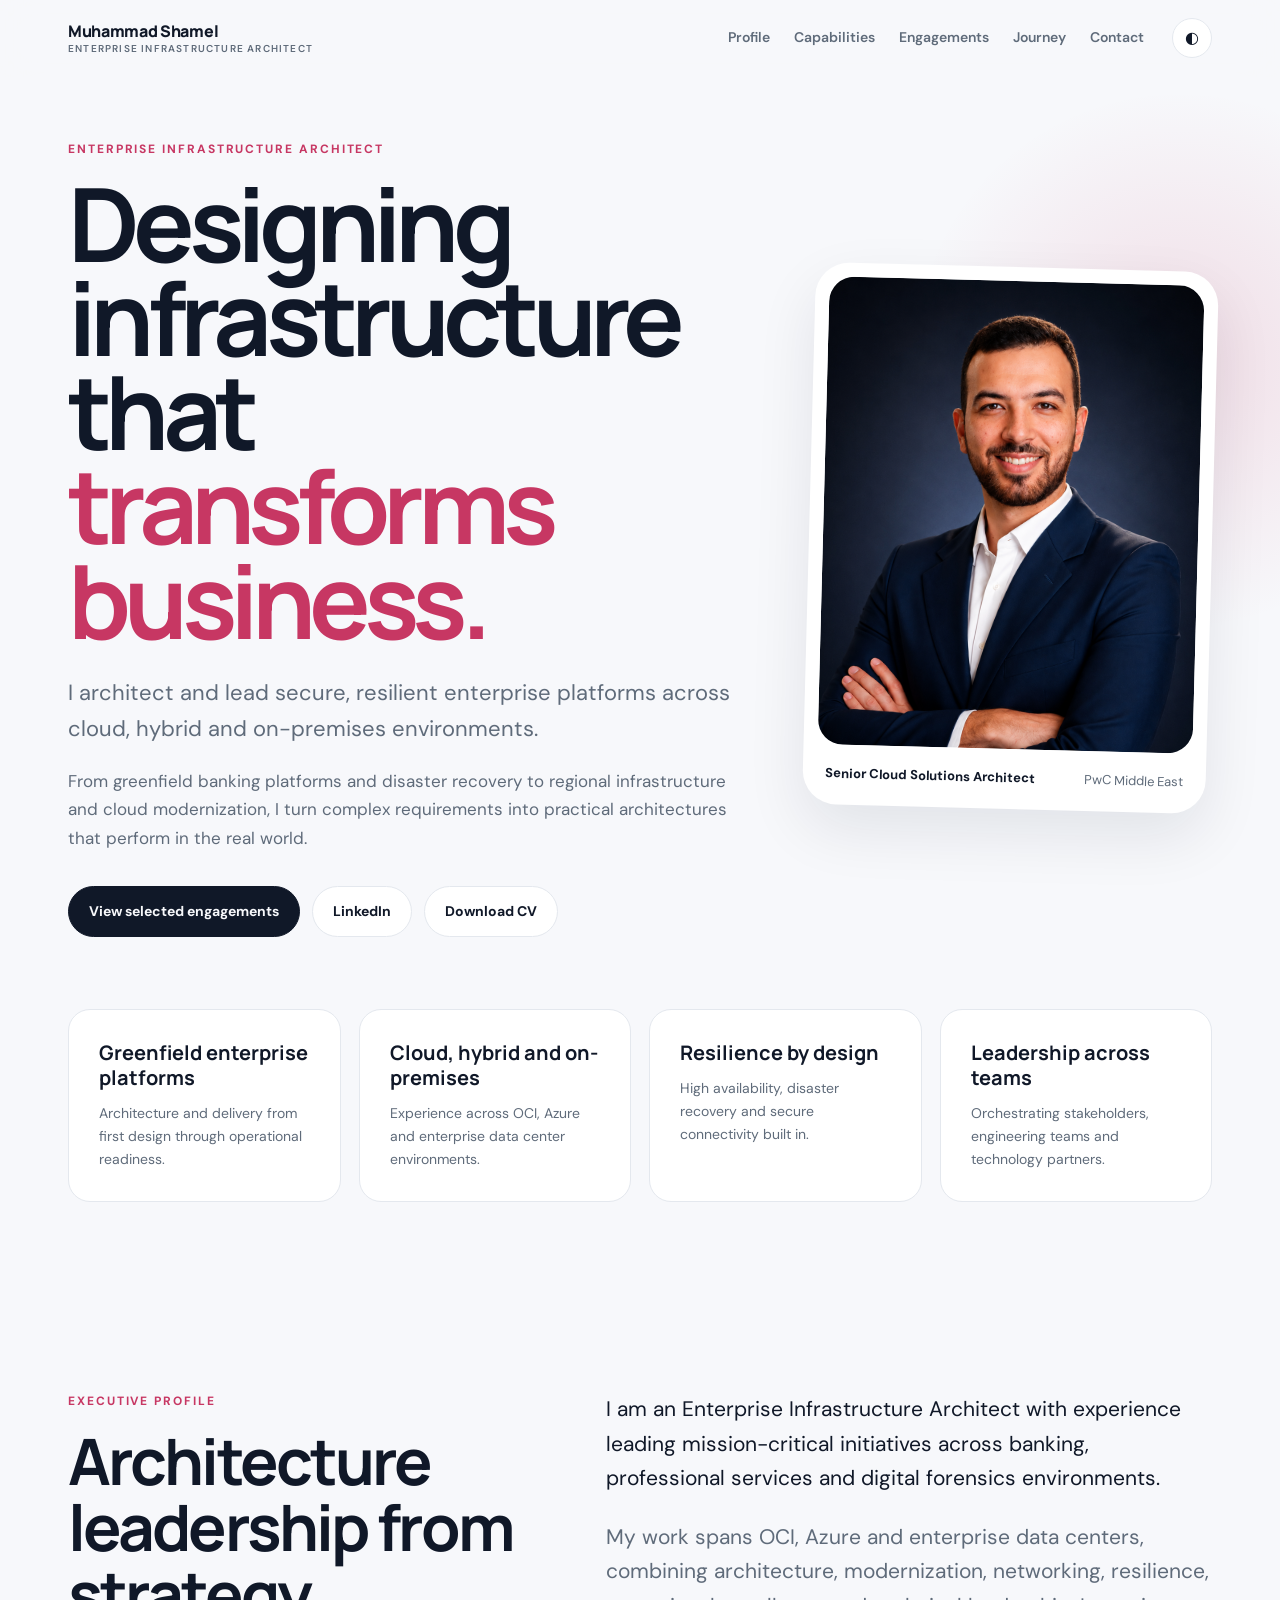
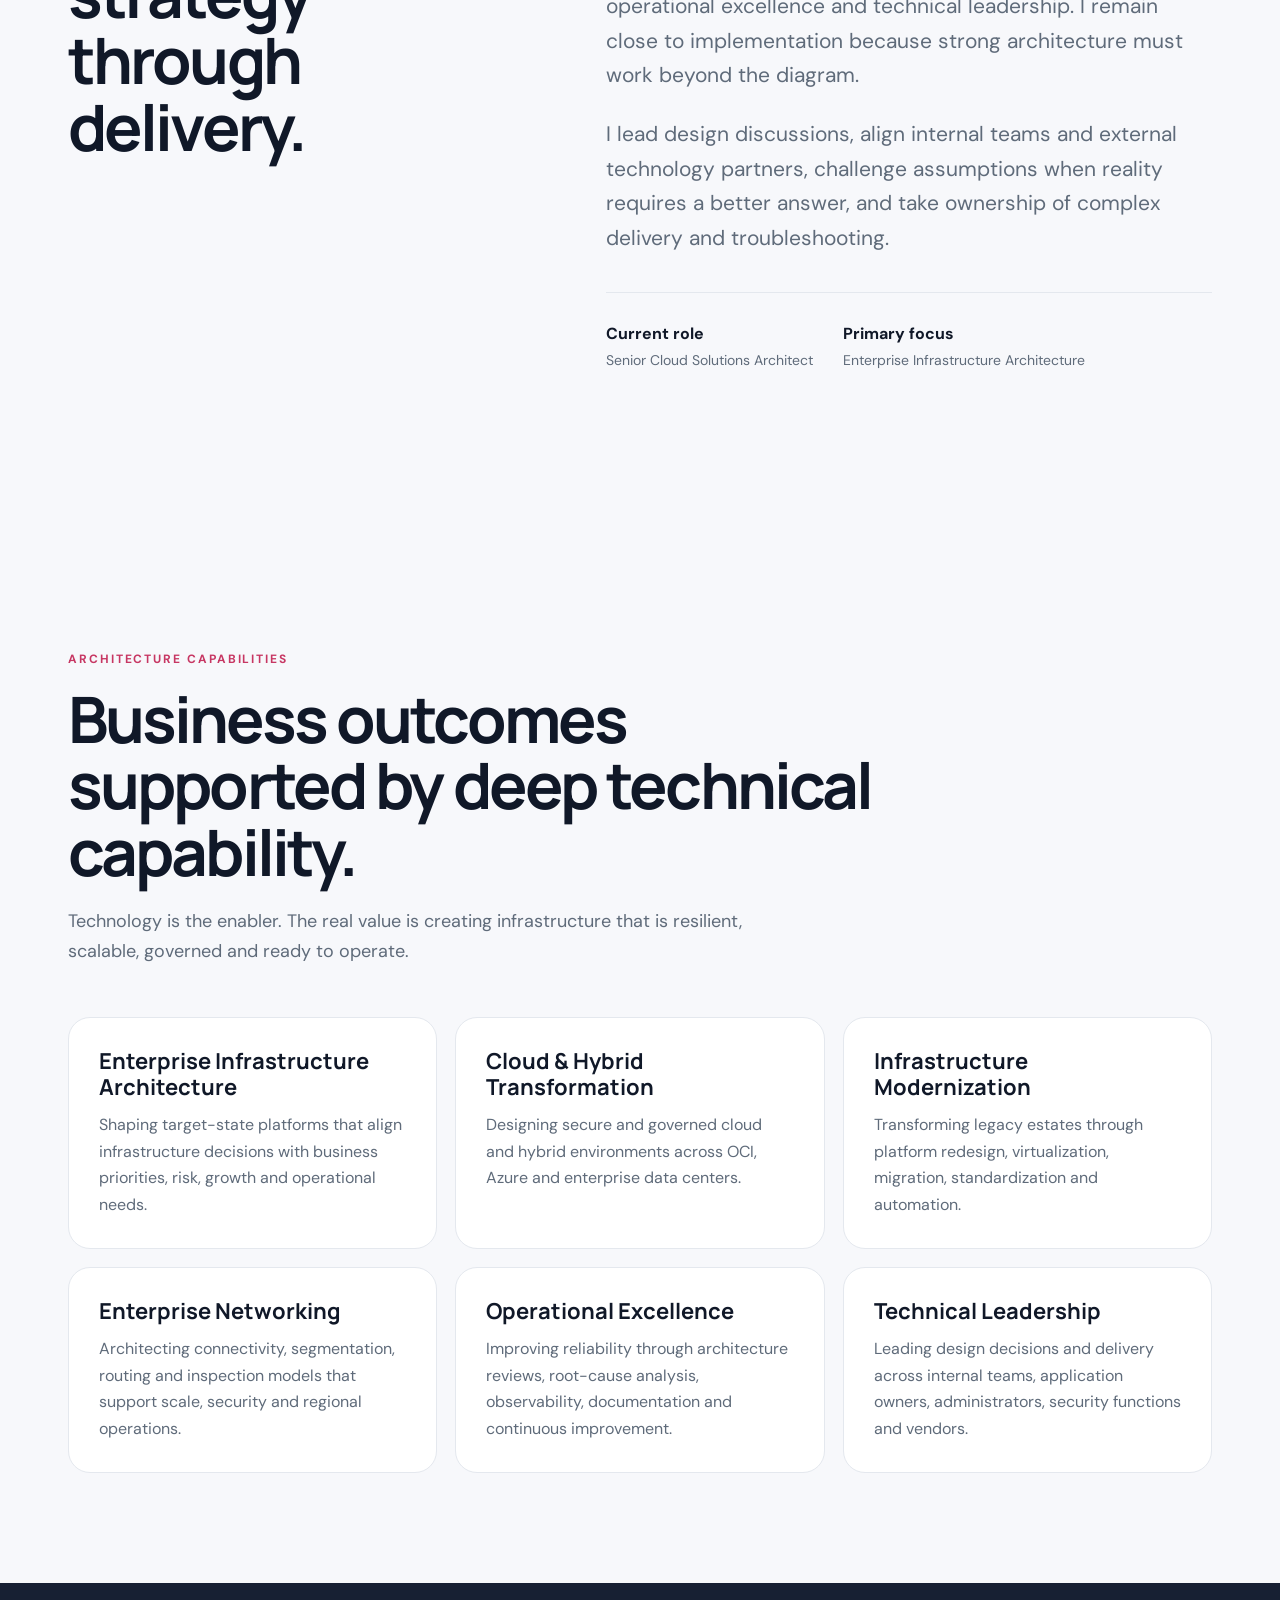
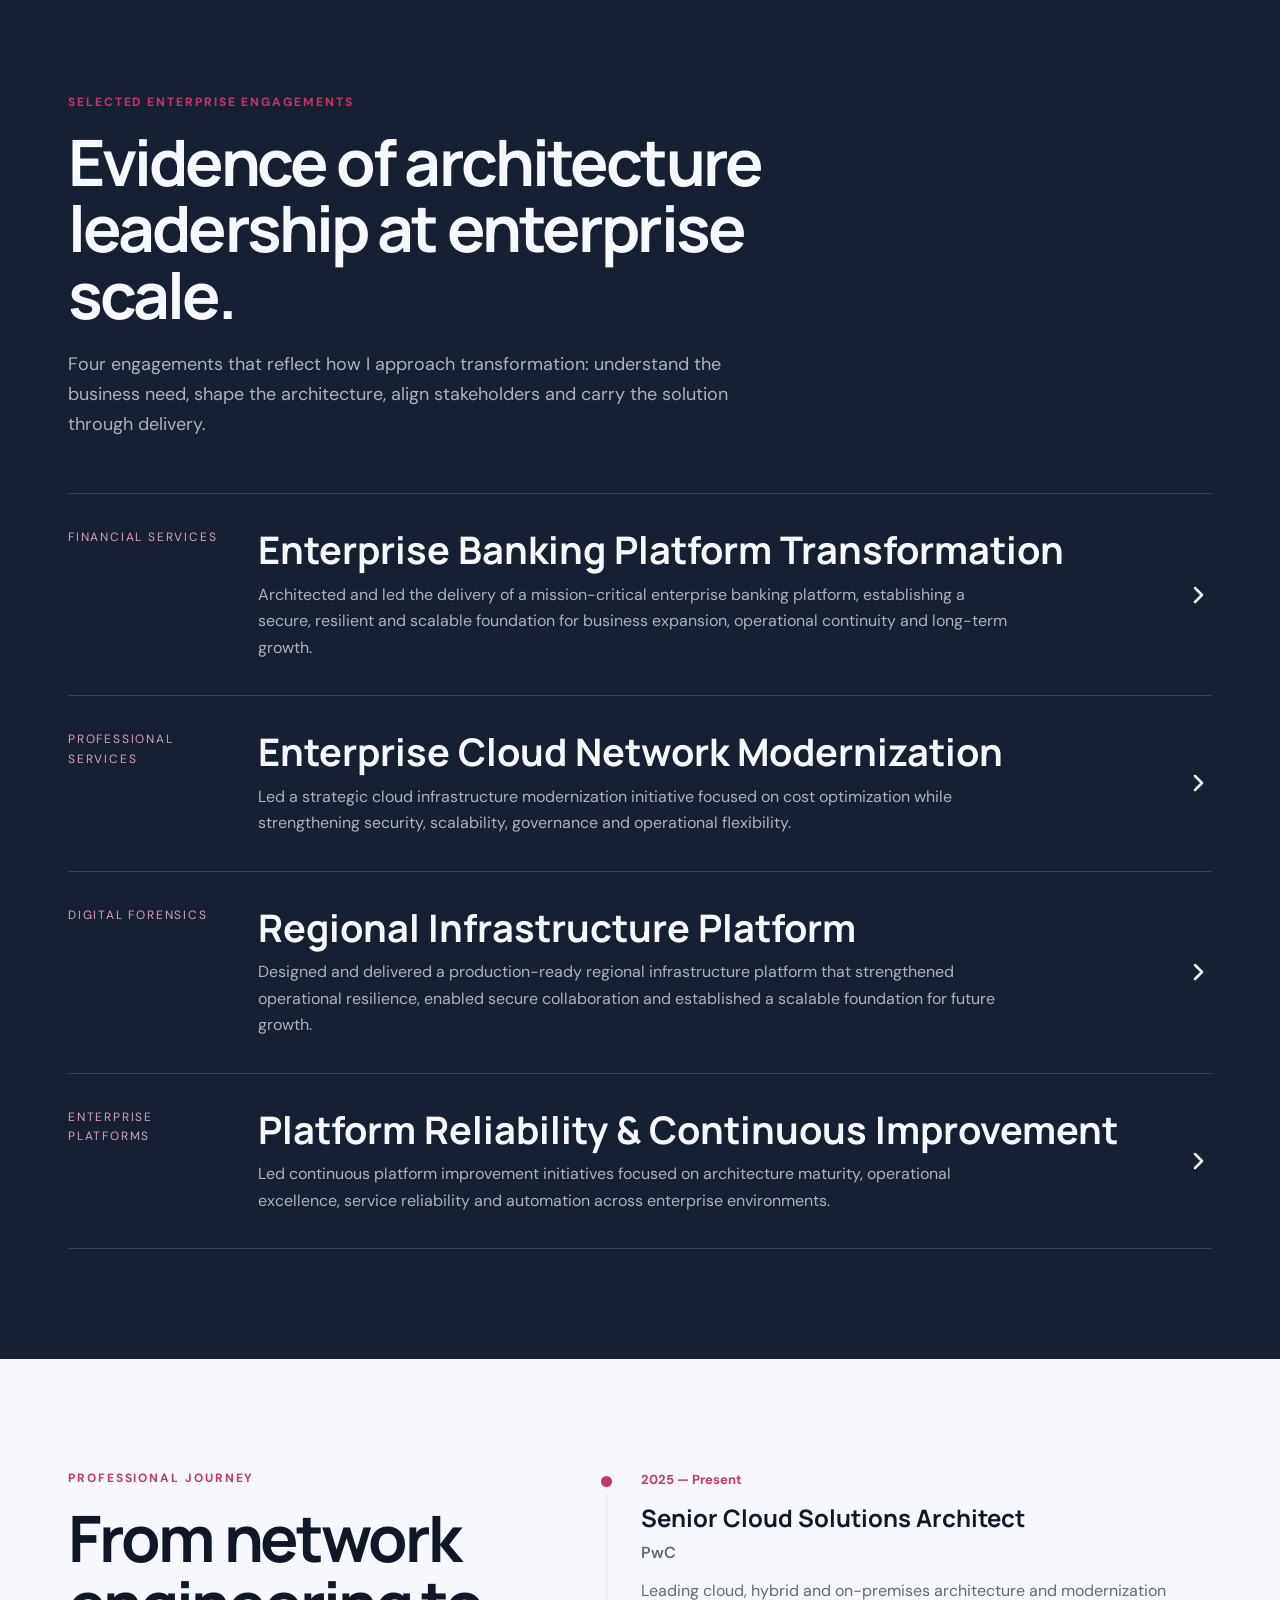
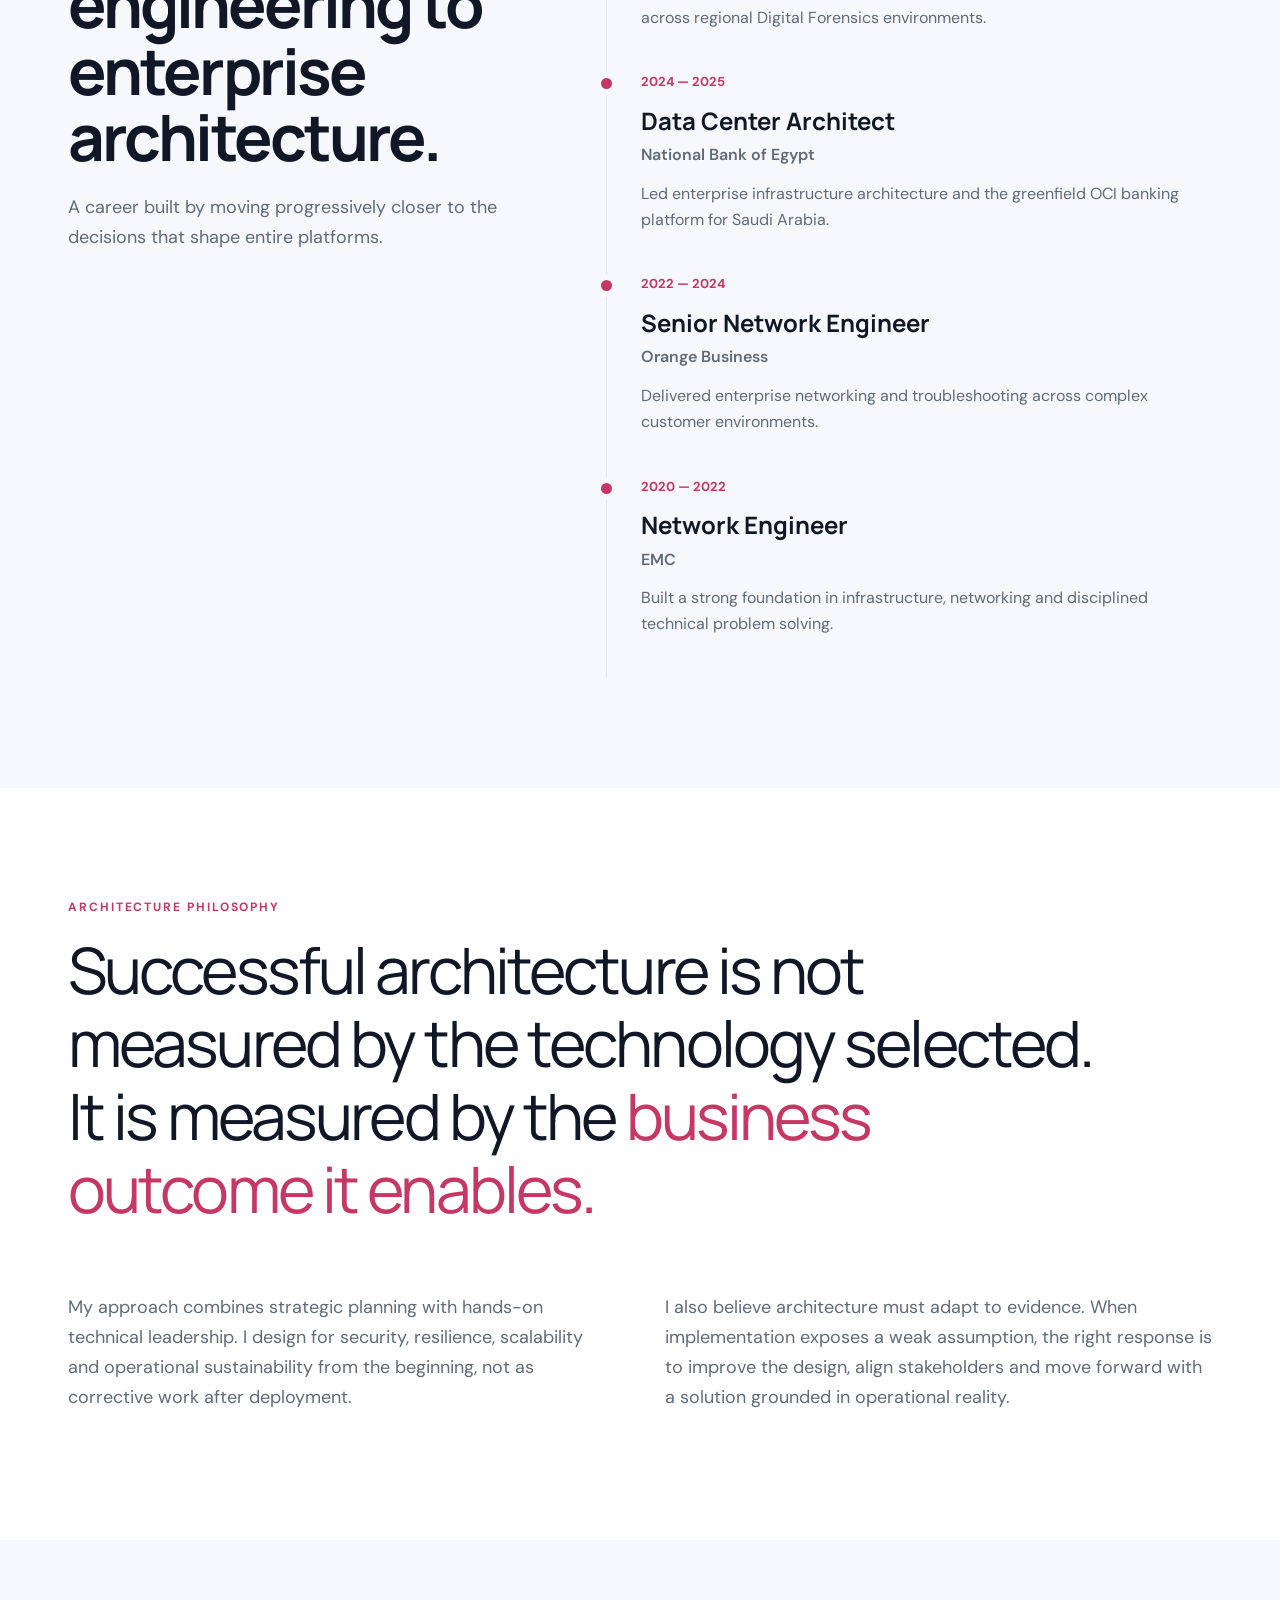
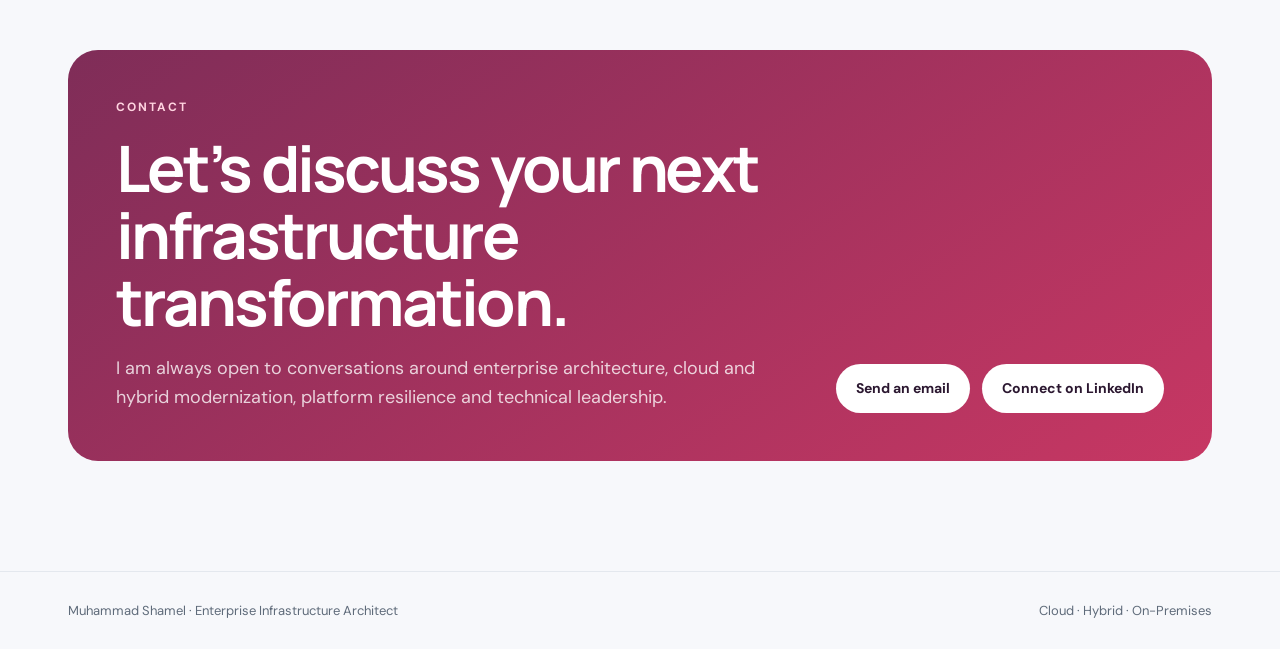
==== commit f7db1536: "updates for arrow and pic" ====
--- a/docs/index.html
+++ b/docs/index.html
@@ -15,10 +15,10 @@
 .hero{min-height:100vh;padding:140px 0 80px;display:flex;align-items:center;position:relative;overflow:hidden}.hero:before{content:"";position:absolute;width:560px;height:560px;border-radius:50%;background:radial-gradient(circle,rgba(199,55,99,.14),transparent 68%);right:-180px;top:80px}.hero-grid{display:grid;grid-template-columns:1.25fr .75fr;gap:70px;align-items:center}.hero h1{font-family:var(--display);font-size:clamp(58px,8vw,108px);line-height:.92;letter-spacing:-.065em;margin:0}.hero h1 span{display:block;color:var(--brand)}.hero-sub{font-size:22px;color:var(--muted);max-width:720px;margin:28px 0 0}.hero-copy{font-size:17px;color:var(--muted);max-width:680px;margin:20px 0 0}.actions{display:flex;flex-wrap:wrap;gap:12px;margin-top:34px}.btn{display:inline-flex;align-items:center;justify-content:center;padding:13px 20px;border-radius:999px;font-size:14px;font-weight:700;border:1px solid var(--line);background:var(--surface);cursor:pointer;transition:.2s}.btn:hover{transform:translateY(-2px);box-shadow:0 10px 24px rgba(16,24,40,.08)}.btn.primary{background:var(--text);color:var(--bg);border-color:var(--text)}.portrait{position:relative}.portrait-card{background:var(--surface);border-radius:34px;padding:14px;box-shadow:var(--shadow);transform:rotate(1.5deg)}.portrait-card img{width:100%;aspect-ratio:4/5;object-fit:cover;border-radius:25px;background:var(--surface-2)}.portrait-meta{display:flex;justify-content:space-between;padding:18px 8px 6px;font-size:13px;color:var(--muted)}.portrait-meta strong{color:var(--text)}.impact-strip{margin-top:72px;display:grid;grid-template-columns:repeat(4,1fr);gap:18px;border:0}.impact-item{padding:30px;background:var(--surface);border:1px solid var(--line);border-radius:var(--radius);transition:.22s}.impact-item:hover{transform:translateY(-5px);box-shadow:var(--shadow)}.impact-item strong{display:block;font-family:var(--display);font-size:20px;line-height:1.25}.impact-item span{display:block;color:var(--muted);font-size:14px;margin-top:12px}
 .profile{display:grid;grid-template-columns:.85fr 1.15fr;gap:90px}.profile aside{position:sticky;top:120px;align-self:start}.profile-copy p{font-size:21px;line-height:1.65;margin:0 0 24px;color:var(--muted)}.profile-copy p:first-child{color:var(--text)}.signature{margin-top:36px;padding-top:28px;border-top:1px solid var(--line);display:flex;gap:30px;flex-wrap:wrap}.signature div{min-width:180px}.signature b{display:block}.signature span{color:var(--muted);font-size:14px}
 .cap-grid{display:grid;grid-template-columns:repeat(3,1fr);gap:18px;margin-top:50px}.cap{background:var(--surface);padding:30px;border-radius:var(--radius);border:1px solid var(--line);transition:.22s}.cap:hover{transform:translateY(-5px);box-shadow:var(--shadow)}.cap-no{display:none!important}.cap h3{font-family:var(--display);font-size:22px;line-height:1.2;margin:0 0 12px}.cap p{color:var(--muted);margin:0}
-.engagements{background:var(--dark);color:var(--bg)}html[data-theme="dark"] .engagements{background:#090c12;color:#f7f8fb}.engagements .lead{color:rgba(255,255,255,.65)}.case-list{margin-top:54px;border-top:1px solid rgba(255,255,255,.16)}.case{display:grid;grid-template-columns:160px 1fr 28px;gap:30px;padding:34px 0;border-bottom:1px solid rgba(255,255,255,.16);cursor:pointer;transition:.2s}.case:hover{padding-left:12px}.case .sector{font-size:12px;text-transform:uppercase;letter-spacing:.15em;color:#d7a1b4}.case h3{font-family:var(--display);font-size:clamp(25px,3vw,38px);line-height:1.15;margin:0}.case p{color:rgba(255,255,255,.65);margin:10px 0 0;max-width:760px}.arrow{font-size:28px}.journey{display:grid;grid-template-columns:.85fr 1.15fr;gap:90px}.timeline{border-left:1px solid var(--line);padding-left:34px}.job{position:relative;padding:0 0 40px}.job:before{content:"";position:absolute;left:-40px;top:7px;width:11px;height:11px;border-radius:50%;background:var(--brand);box-shadow:0 0 0 6px var(--bg)}.job .year{color:var(--brand);font-weight:700;font-size:13px}.job h3{font-family:var(--display);font-size:24px;margin:8px 0 2px}.job .org{color:var(--muted);font-weight:600}.job p{color:var(--muted);margin:12px 0 0;max-width:700px}.philosophy{background:var(--surface)}.quote{font-family:var(--display);font-size:clamp(36px,5vw,68px);line-height:1.14;letter-spacing:-.045em;max-width:1050px}.quote span{color:var(--brand)}.philosophy-grid{display:grid;grid-template-columns:1fr 1fr;gap:50px;margin-top:50px;color:var(--muted);font-size:18px}.contact-card{background:linear-gradient(145deg,var(--brand-2),var(--brand));color:white;border-radius:30px;padding:48px}.contact-card p{color:rgba(255,255,255,.78);font-size:18px;max-width:760px;margin:18px 0 0}.contact-card .btn{background:white;color:#2b1730;border:0}.contact-wide{display:flex;align-items:flex-end;justify-content:space-between;gap:48px}.contact-wide h2{font-family:var(--display);font-size:clamp(38px,5vw,64px);line-height:1.05;letter-spacing:-.045em;margin:0;max-width:820px}.contact-wide .actions{margin-top:0;flex-shrink:0}.contact-content{max-width:830px}.footer{padding:28px 0;border-top:1px solid var(--line);color:var(--muted);font-size:13px}.footer-inner{display:flex;justify-content:space-between;gap:20px;flex-wrap:wrap}
+.engagements{background:var(--dark);color:var(--bg)}html[data-theme="dark"] .engagements{background:#090c12;color:#f7f8fb}.engagements .lead{color:rgba(255,255,255,.65)}.case-list{margin-top:54px;border-top:1px solid rgba(255,255,255,.16)}.case{display:grid;grid-template-columns:160px 1fr 28px;gap:30px;padding:34px 0;border-bottom:1px solid rgba(255,255,255,.16);cursor:pointer;transition:transform .22s ease}.case:hover{transform:translateX(8px)}.case .sector{font-size:12px;text-transform:uppercase;letter-spacing:.15em;color:#d7a1b4}.case h3{font-family:var(--display);font-size:clamp(25px,3vw,38px);line-height:1.15;margin:0}.case p{color:rgba(255,255,255,.65);margin:10px 0 0;max-width:760px}.arrow{display:flex;align-items:center;justify-content:center;color:currentColor;transition:transform .22s ease}.arrow svg{width:24px;height:24px;display:block;fill:none;stroke:currentColor;stroke-width:2.5;stroke-linecap:round;stroke-linejoin:round}.case:hover .arrow{transform:translateX(6px)}.journey{display:grid;grid-template-columns:.85fr 1.15fr;gap:90px}.timeline{border-left:1px solid var(--line);padding-left:34px}.job{position:relative;padding:0 0 40px}.job:before{content:"";position:absolute;left:-40px;top:7px;width:11px;height:11px;border-radius:50%;background:var(--brand);box-shadow:0 0 0 6px var(--bg)}.job .year{color:var(--brand);font-weight:700;font-size:13px}.job h3{font-family:var(--display);font-size:24px;margin:8px 0 2px}.job .org{color:var(--muted);font-weight:600}.job p{color:var(--muted);margin:12px 0 0;max-width:700px}.philosophy{background:var(--surface)}.quote{font-family:var(--display);font-size:clamp(36px,5vw,68px);line-height:1.14;letter-spacing:-.045em;max-width:1050px}.quote span{color:var(--brand)}.philosophy-grid{display:grid;grid-template-columns:1fr 1fr;gap:50px;margin-top:50px;color:var(--muted);font-size:18px}.contact-card{background:linear-gradient(145deg,var(--brand-2),var(--brand));color:white;border-radius:30px;padding:48px}.contact-card p{color:rgba(255,255,255,.78);font-size:18px;max-width:760px;margin:18px 0 0}.contact-card .btn{background:white;color:#2b1730;border:0}.contact-wide{display:flex;align-items:flex-end;justify-content:space-between;gap:48px}.contact-wide h2{font-family:var(--display);font-size:clamp(38px,5vw,64px);line-height:1.05;letter-spacing:-.045em;margin:0;max-width:820px}.contact-wide .actions{margin-top:0;flex-shrink:0}.contact-content{max-width:830px}.footer{padding:28px 0;border-top:1px solid var(--line);color:var(--muted);font-size:13px}.footer-inner{display:flex;justify-content:space-between;gap:20px;flex-wrap:wrap}
 .modal{position:fixed;inset:0;z-index:100;display:none;align-items:center;justify-content:center;padding:24px}.modal.open{display:flex}.modal-bg{position:absolute;inset:0;background:rgba(5,10,18,.72);backdrop-filter:blur(8px)}.modal-card{position:relative;background:var(--surface);color:var(--text);width:min(860px,100%);max-height:86vh;overflow:auto;border-radius:28px;padding:38px;box-shadow:var(--shadow)}.modal-head{display:flex;justify-content:space-between;gap:20px}.modal h3{font-family:var(--display);font-size:36px;line-height:1.1;margin:8px 0 0}.close{width:38px;height:38px;border-radius:50%;border:1px solid var(--line);background:var(--surface);cursor:pointer}.case-details{display:grid;grid-template-columns:1fr 1fr;gap:28px;margin-top:30px}.case-details div{padding-top:18px;border-top:1px solid var(--line)}.case-details h4{font-size:12px;text-transform:uppercase;letter-spacing:.12em;color:var(--brand);margin:0 0 10px}.case-details p{color:var(--muted);margin:0}.toast{position:fixed;left:50%;bottom:88px;transform:translate(-50%,20px);opacity:0;z-index:130;background:var(--text);color:var(--bg);padding:11px 18px;border-radius:999px;transition:.2s}.toast.show{opacity:1;transform:translate(-50%,0)}.reveal{opacity:1;transform:none;transition:.7s}.reveal.in{opacity:1;transform:none}
 @media(max-width:920px){.links{display:none}.menu-btn{display:grid}.hero-grid,.profile,.journey{grid-template-columns:1fr}.contact-wide{align-items:flex-start;flex-direction:column}.portrait{max-width:430px}.profile aside{position:static}.impact-strip{grid-template-columns:1fr 1fr}.impact-item:nth-child(2){border-right:1px solid var(--line)}.impact-item:nth-child(-n+2){border-bottom:1px solid var(--line)}.cap-grid{grid-template-columns:1fr 1fr}.case{grid-template-columns:110px 1fr 20px}.philosophy-grid{grid-template-columns:1fr}}
-@media(max-width:620px){.wrap{padding:0 20px}.section{padding:80px 0}.hero{padding-top:120px}.hero h1{font-size:54px}.impact-strip,.cap-grid{grid-template-columns:1fr}.contact-card{padding:30px}.impact-item{border-right:1px solid var(--line);border-bottom:1px solid var(--line)}.case{grid-template-columns:1fr 22px}.case .sector{grid-column:1/-1}.case-details{grid-template-columns:1fr}.modal-card{padding:26px}}
+@media(max-width:620px){.arrow svg{width:20px;height:20px}.wrap{padding:0 20px}.section{padding:80px 0}.hero{padding-top:120px}.hero h1{font-size:54px}.impact-strip,.cap-grid{grid-template-columns:1fr}.contact-card{padding:30px}.impact-item{border-right:1px solid var(--line);border-bottom:1px solid var(--line)}.case{grid-template-columns:1fr 22px}.case .sector{grid-column:1/-1}.case-details{grid-template-columns:1fr}.modal-card{padding:26px}}
 @media(prefers-reduced-motion:reduce){*{scroll-behavior:auto!important;transition:none!important}.reveal{opacity:1;transform:none}}
 </style>
 </head>
@@ -28,7 +28,7 @@
 <section class="hero"><div class="wrap"><div class="hero-grid"><div class="reveal"><div class="eyebrow" data-edit="hero.eyebrow">Enterprise Infrastructure Architect</div><h1 data-edit="hero.headline">Designing infrastructure that <span>transforms business.</span></h1><p class="hero-sub" data-edit="hero.sub">I architect and lead secure, resilient enterprise platforms across cloud, hybrid and on-premises environments.</p><p class="hero-copy" data-edit="hero.copy">From greenfield banking platforms and disaster recovery to regional infrastructure and cloud modernization, I turn complex requirements into practical architectures that perform in the real world.</p><div class="actions"><a class="btn primary" href="#engagements" data-edit="labels.viewEngagements">View selected engagements</a><a class="btn" id="linkedinBtn" href="https://www.linkedin.com/in/" data-edit="labels.linkedin">LinkedIn</a><a class="btn" id="cvBtn" href="#" data-edit="labels.downloadCv">Download CV</a></div></div><div class="portrait reveal"><div class="portrait-card"><img id="photo" src="assets/photo.png" alt="Muhammad Shamel"><div class="portrait-meta"><strong data-edit="identity.role">Senior Cloud Solutions Architect</strong><span data-edit="identity.company">PwC Middle East</span></div></div></div></div><div class="impact-strip reveal" id="impactStrip"><div class="impact-item"><strong data-edit="impact.0.title">Greenfield enterprise platforms</strong><span data-edit="impact.0.text">Architecture and delivery from first design through operational readiness.</span></div><div class="impact-item"><strong data-edit="impact.1.title">Cloud, hybrid and on-premises</strong><span data-edit="impact.1.text">Experience across OCI, Azure and enterprise data center environments.</span></div><div class="impact-item"><strong data-edit="impact.2.title">Resilience by design</strong><span data-edit="impact.2.text">High availability, disaster recovery and secure connectivity built in.</span></div><div class="impact-item"><strong data-edit="impact.3.title">Leadership across teams</strong><span data-edit="impact.3.text">Orchestrating stakeholders, engineering teams and technology partners.</span></div></div></div></section>
 <section class="section" id="profile"><div class="wrap profile"><aside class="reveal"><div class="eyebrow" data-edit="sections.profileEyebrow">Executive Profile</div><h2 data-edit="sections.profileHeading">Architecture leadership from strategy through delivery.</h2></aside><div class="profile-copy reveal"><p data-edit="profile.p1">I am an Enterprise Infrastructure Architect with experience leading mission-critical initiatives across banking, professional services and digital forensics environments.</p><p data-edit="profile.p2">My work spans OCI, Azure and enterprise data centers, combining architecture, modernization, networking, resilience, operational excellence and technical leadership. I remain close to implementation because strong architecture must work beyond the diagram.</p><p data-edit="profile.p3">I lead design discussions, align internal teams and external technology partners, challenge assumptions when reality requires a better answer, and take ownership of complex delivery and troubleshooting.</p><div class="signature"><div><b data-edit="labels.currentRole">Current role</b><span data-edit="identity.role">Senior Cloud Solutions Architect</span></div><div><b data-edit="labels.primaryFocus">Primary focus</b><span data-edit="identity.focus">Enterprise Infrastructure Architecture</span></div><div><b data-edit="labels.platforms">Platforms</b><span data-edit="identity.platforms">OCI, Azure and On-Premises</span></div></div></div></div></section>
 <section class="section" id="capabilities"><div class="wrap"><div class="eyebrow reveal" data-edit="sections.capabilitiesEyebrow">Architecture Capabilities</div><h2 class="reveal" data-edit="sections.capabilitiesHeading">Business outcomes supported by deep technical capability.</h2><p class="lead reveal" data-edit="sections.capabilitiesLead">Technology is the enabler. The real value is creating infrastructure that is resilient, scalable, governed and ready to operate.</p><div class="cap-grid" id="capGrid"><article class="cap reveal"><h3 data-edit="capabilities.0.title">Enterprise Infrastructure Architecture</h3><p data-edit="capabilities.0.text">Shaping target-state platforms that align infrastructure decisions with business priorities, risk, growth and operational needs.</p></article><article class="cap reveal"><h3 data-edit="capabilities.1.title">Cloud &amp; Hybrid Transformation</h3><p data-edit="capabilities.1.text">Designing secure and governed cloud and hybrid environments across OCI, Azure and enterprise data centers.</p></article><article class="cap reveal"><h3 data-edit="capabilities.2.title">Infrastructure Modernization</h3><p data-edit="capabilities.2.text">Transforming legacy estates through platform redesign, virtualization, migration, standardization and automation.</p></article><article class="cap reveal"><h3 data-edit="capabilities.3.title">Enterprise Networking</h3><p data-edit="capabilities.3.text">Architecting connectivity, segmentation, routing and inspection models that support scale, security and regional operations.</p></article><article class="cap reveal"><h3 data-edit="capabilities.4.title">Operational Excellence</h3><p data-edit="capabilities.4.text">Improving reliability through architecture reviews, root-cause analysis, observability, documentation and continuous improvement.</p></article><article class="cap reveal"><h3 data-edit="capabilities.5.title">Technical Leadership</h3><p data-edit="capabilities.5.text">Leading design decisions and delivery across internal teams, application owners, administrators, security functions and vendors.</p></article></div></div></section>
-<section class="section engagements" id="engagements"><div class="wrap"><div class="eyebrow reveal" data-edit="sections.engagementsEyebrow">Selected Enterprise Engagements</div><h2 class="reveal" data-edit="sections.engagementsHeading">Evidence of architecture leadership at enterprise scale.</h2><p class="lead reveal" data-edit="sections.engagementsLead">Four engagements that reflect how I approach transformation: understand the business need, shape the architecture, align stakeholders and carry the solution through delivery.</p><div class="case-list" id="caseList"><article class="case reveal" data-case="0"><div class="sector" data-edit="engagements.0.sector">Financial Services</div><div><h3 data-edit="engagements.0.title">Enterprise Banking Platform Transformation</h3><p data-edit="engagements.0.intro">Architected and led the delivery of a mission-critical enterprise banking platform, establishing a secure, resilient and scalable foundation for business expansion, operational continuity and long-term growth.</p></div><div class="arrow">↗</div></article><article class="case reveal" data-case="1"><div class="sector" data-edit="engagements.1.sector">Professional Services</div><div><h3 data-edit="engagements.1.title">Enterprise Cloud Network Modernization</h3><p data-edit="engagements.1.intro">Led a strategic cloud infrastructure modernization initiative focused on cost optimization while strengthening security, scalability, governance and operational flexibility.</p></div><div class="arrow">↗</div></article><article class="case reveal" data-case="2"><div class="sector" data-edit="engagements.2.sector">Digital Forensics</div><div><h3 data-edit="engagements.2.title">Regional Infrastructure Platform</h3><p data-edit="engagements.2.intro">Designed and delivered a production-ready regional infrastructure platform that strengthened operational resilience, enabled secure collaboration and established a scalable foundation for future growth.</p></div><div class="arrow">↗</div></article><article class="case reveal" data-case="3"><div class="sector" data-edit="engagements.3.sector">Enterprise Platforms</div><div><h3 data-edit="engagements.3.title">Platform Reliability &amp; Continuous Improvement</h3><p data-edit="engagements.3.intro">Led continuous platform improvement initiatives focused on architecture maturity, operational excellence, service reliability and automation across enterprise environments.</p></div><div class="arrow">↗</div></article></div></div></section>
+<section class="section engagements" id="engagements"><div class="wrap"><div class="eyebrow reveal" data-edit="sections.engagementsEyebrow">Selected Enterprise Engagements</div><h2 class="reveal" data-edit="sections.engagementsHeading">Evidence of architecture leadership at enterprise scale.</h2><p class="lead reveal" data-edit="sections.engagementsLead">Four engagements that reflect how I approach transformation: understand the business need, shape the architecture, align stakeholders and carry the solution through delivery.</p><div class="case-list" id="caseList"><article class="case reveal" data-case="0"><div class="sector" data-edit="engagements.0.sector">Financial Services</div><div><h3 data-edit="engagements.0.title">Enterprise Banking Platform Transformation</h3><p data-edit="engagements.0.intro">Architected and led the delivery of a mission-critical enterprise banking platform, establishing a secure, resilient and scalable foundation for business expansion, operational continuity and long-term growth.</p></div><div class="arrow"><svg viewBox="0 0 24 24" aria-hidden="true" focusable="false"><path d="M9 5l7 7-7 7"/></svg></div></article><article class="case reveal" data-case="1"><div class="sector" data-edit="engagements.1.sector">Professional Services</div><div><h3 data-edit="engagements.1.title">Enterprise Cloud Network Modernization</h3><p data-edit="engagements.1.intro">Led a strategic cloud infrastructure modernization initiative focused on cost optimization while strengthening security, scalability, governance and operational flexibility.</p></div><div class="arrow"><svg viewBox="0 0 24 24" aria-hidden="true" focusable="false"><path d="M9 5l7 7-7 7"/></svg></div></article><article class="case reveal" data-case="2"><div class="sector" data-edit="engagements.2.sector">Digital Forensics</div><div><h3 data-edit="engagements.2.title">Regional Infrastructure Platform</h3><p data-edit="engagements.2.intro">Designed and delivered a production-ready regional infrastructure platform that strengthened operational resilience, enabled secure collaboration and established a scalable foundation for future growth.</p></div><div class="arrow"><svg viewBox="0 0 24 24" aria-hidden="true" focusable="false"><path d="M9 5l7 7-7 7"/></svg></div></article><article class="case reveal" data-case="3"><div class="sector" data-edit="engagements.3.sector">Enterprise Platforms</div><div><h3 data-edit="engagements.3.title">Platform Reliability &amp; Continuous Improvement</h3><p data-edit="engagements.3.intro">Led continuous platform improvement initiatives focused on architecture maturity, operational excellence, service reliability and automation across enterprise environments.</p></div><div class="arrow"><svg viewBox="0 0 24 24" aria-hidden="true" focusable="false"><path d="M9 5l7 7-7 7"/></svg></div></article></div></div></section>
 <section class="section" id="journey"><div class="wrap journey"><div class="reveal"><div class="eyebrow" data-edit="sections.journeyEyebrow">Professional Journey</div><h2 data-edit="sections.journeyHeading">From network engineering to enterprise architecture.</h2><p class="lead" data-edit="sections.journeyLead">A career built by moving progressively closer to the decisions that shape entire platforms.</p></div><div class="timeline" id="timeline"><article class="job reveal"><div class="year" data-edit="journey.0.year">2025 — Present</div><h3 data-edit="journey.0.role">Senior Cloud Solutions Architect</h3><div class="org" data-edit="journey.0.org">PwC Middle East</div><p data-edit="journey.0.text">Leading cloud, hybrid and on-premises architecture and modernization across regional Digital Forensics environments.</p></article><article class="job reveal"><div class="year" data-edit="journey.1.year">2024 — 2025</div><h3 data-edit="journey.1.role">Data Center Architect</h3><div class="org" data-edit="journey.1.org">National Bank of Egypt</div><p data-edit="journey.1.text">Led enterprise infrastructure architecture and the greenfield OCI banking platform for Saudi Arabia.</p></article><article class="job reveal"><div class="year" data-edit="journey.2.year">2022 — 2024</div><h3 data-edit="journey.2.role">Network Engineer</h3><div class="org" data-edit="journey.2.org">Orange Business</div><p data-edit="journey.2.text">Delivered enterprise networking and troubleshooting across complex customer environments.</p></article><article class="job reveal"><div class="year" data-edit="journey.3.year">2020 — 2022</div><h3 data-edit="journey.3.role">Network Engineer</h3><div class="org" data-edit="journey.3.org">EMC</div><p data-edit="journey.3.text">Built a strong foundation in infrastructure, networking and disciplined technical problem solving.</p></article></div></div></section>
 <section class="section philosophy"><div class="wrap"><div class="eyebrow reveal" data-edit="sections.philosophyEyebrow">Architecture Philosophy</div><div class="quote reveal" data-edit="philosophy.quote">Successful architecture is not measured by the technology selected. It is measured by the <span>business outcome it enables.</span></div><div class="philosophy-grid reveal"><p data-edit="philosophy.p1">My approach combines strategic planning with hands-on technical leadership. I design for security, resilience, scalability and operational sustainability from the beginning, not as corrective work after deployment.</p><p data-edit="philosophy.p2">I also believe architecture must adapt to evidence. When implementation exposes a weak assumption, the right response is to improve the design, align stakeholders and move forward with a solution grounded in operational reality.</p></div></div></section>
 <section class="section" id="contact"><div class="wrap"><div class="contact-card contact-wide reveal"><div class="contact-content"><div class="eyebrow" style="color:#ffd4e0" data-edit="sections.contactEyebrow">Contact</div><h2 data-edit="contact.heading">Let’s discuss your next infrastructure transformation.</h2><p data-edit="contact.copy">I am always open to conversations around enterprise architecture, cloud and hybrid modernization, platform resilience and technical leadership.</p></div><div class="actions"><a class="btn" id="emailBtn" href="mailto:muhammad.shamel@example.com" data-edit="labels.sendEmail">Send an email</a><a class="btn" id="contactLinkedin" href="https://www.linkedin.com/in/" data-edit="labels.connectLinkedin">Connect on LinkedIn</a></div></div></div></section>
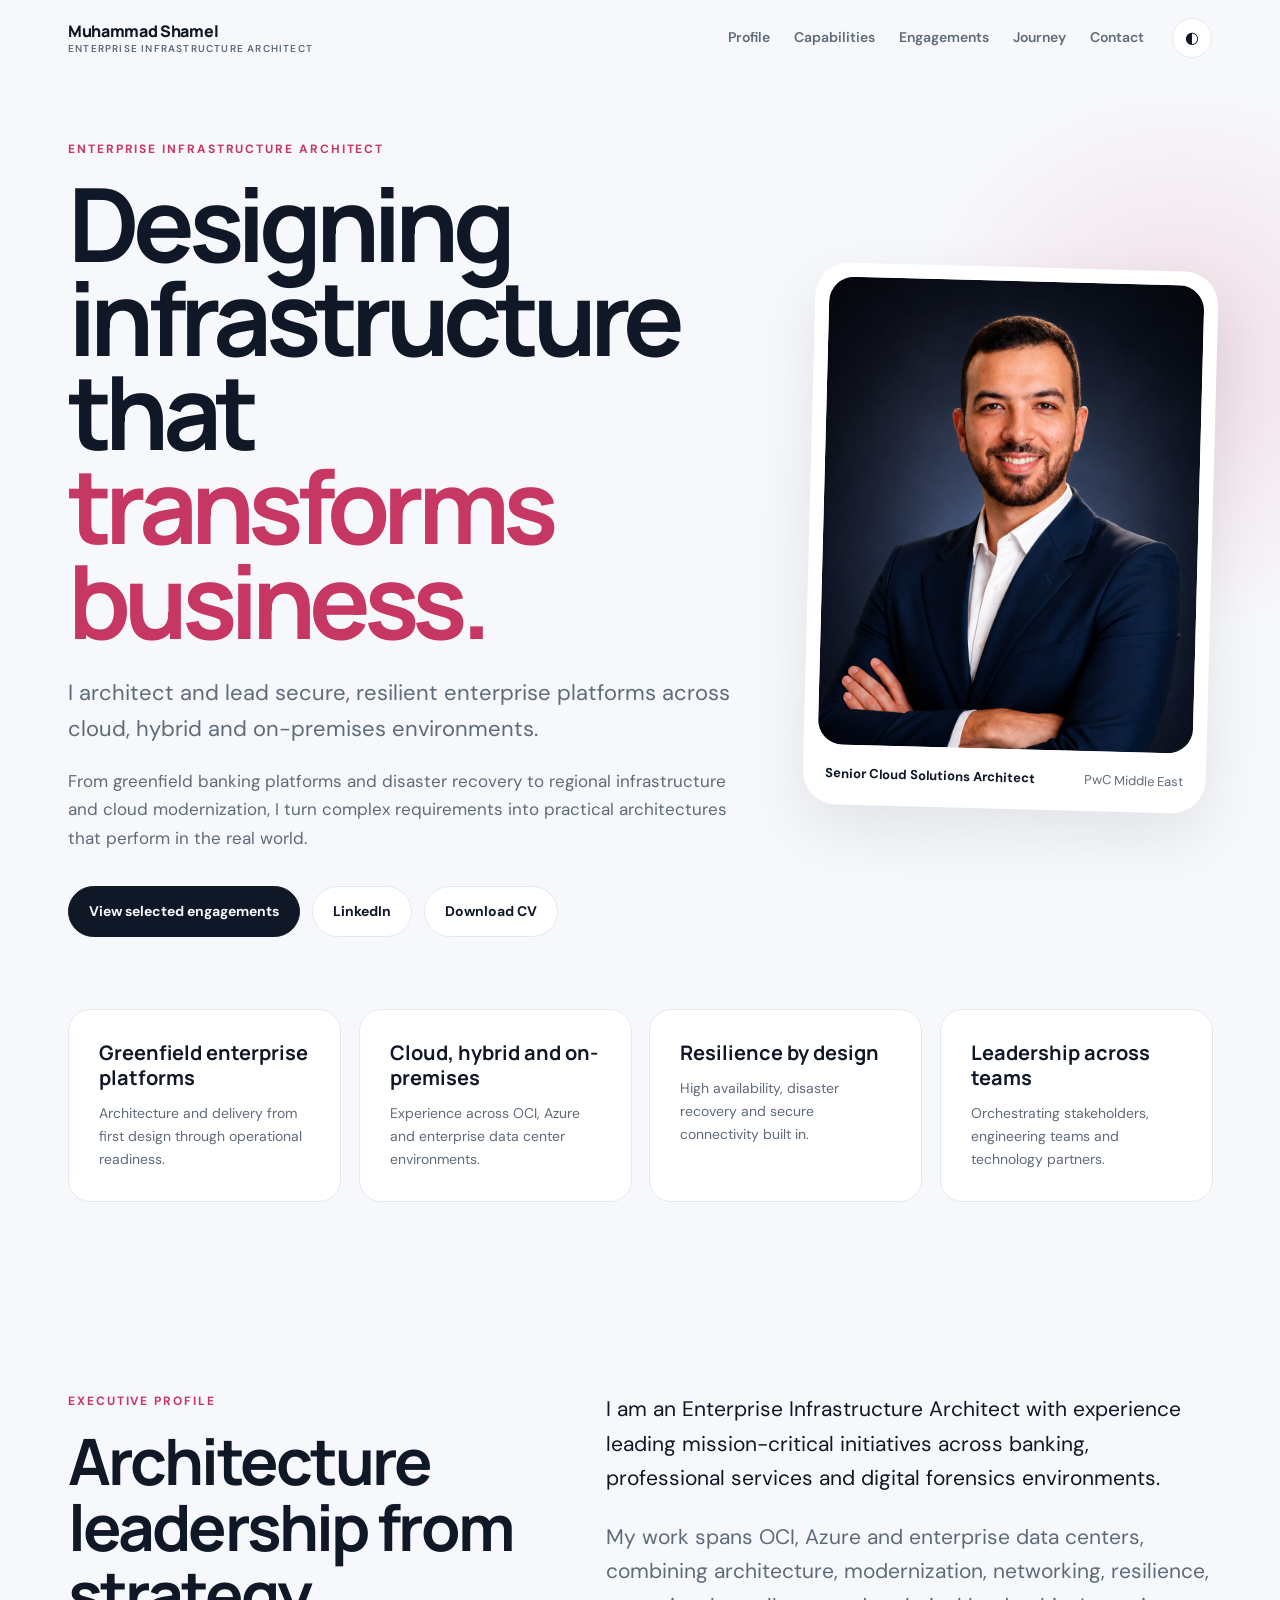
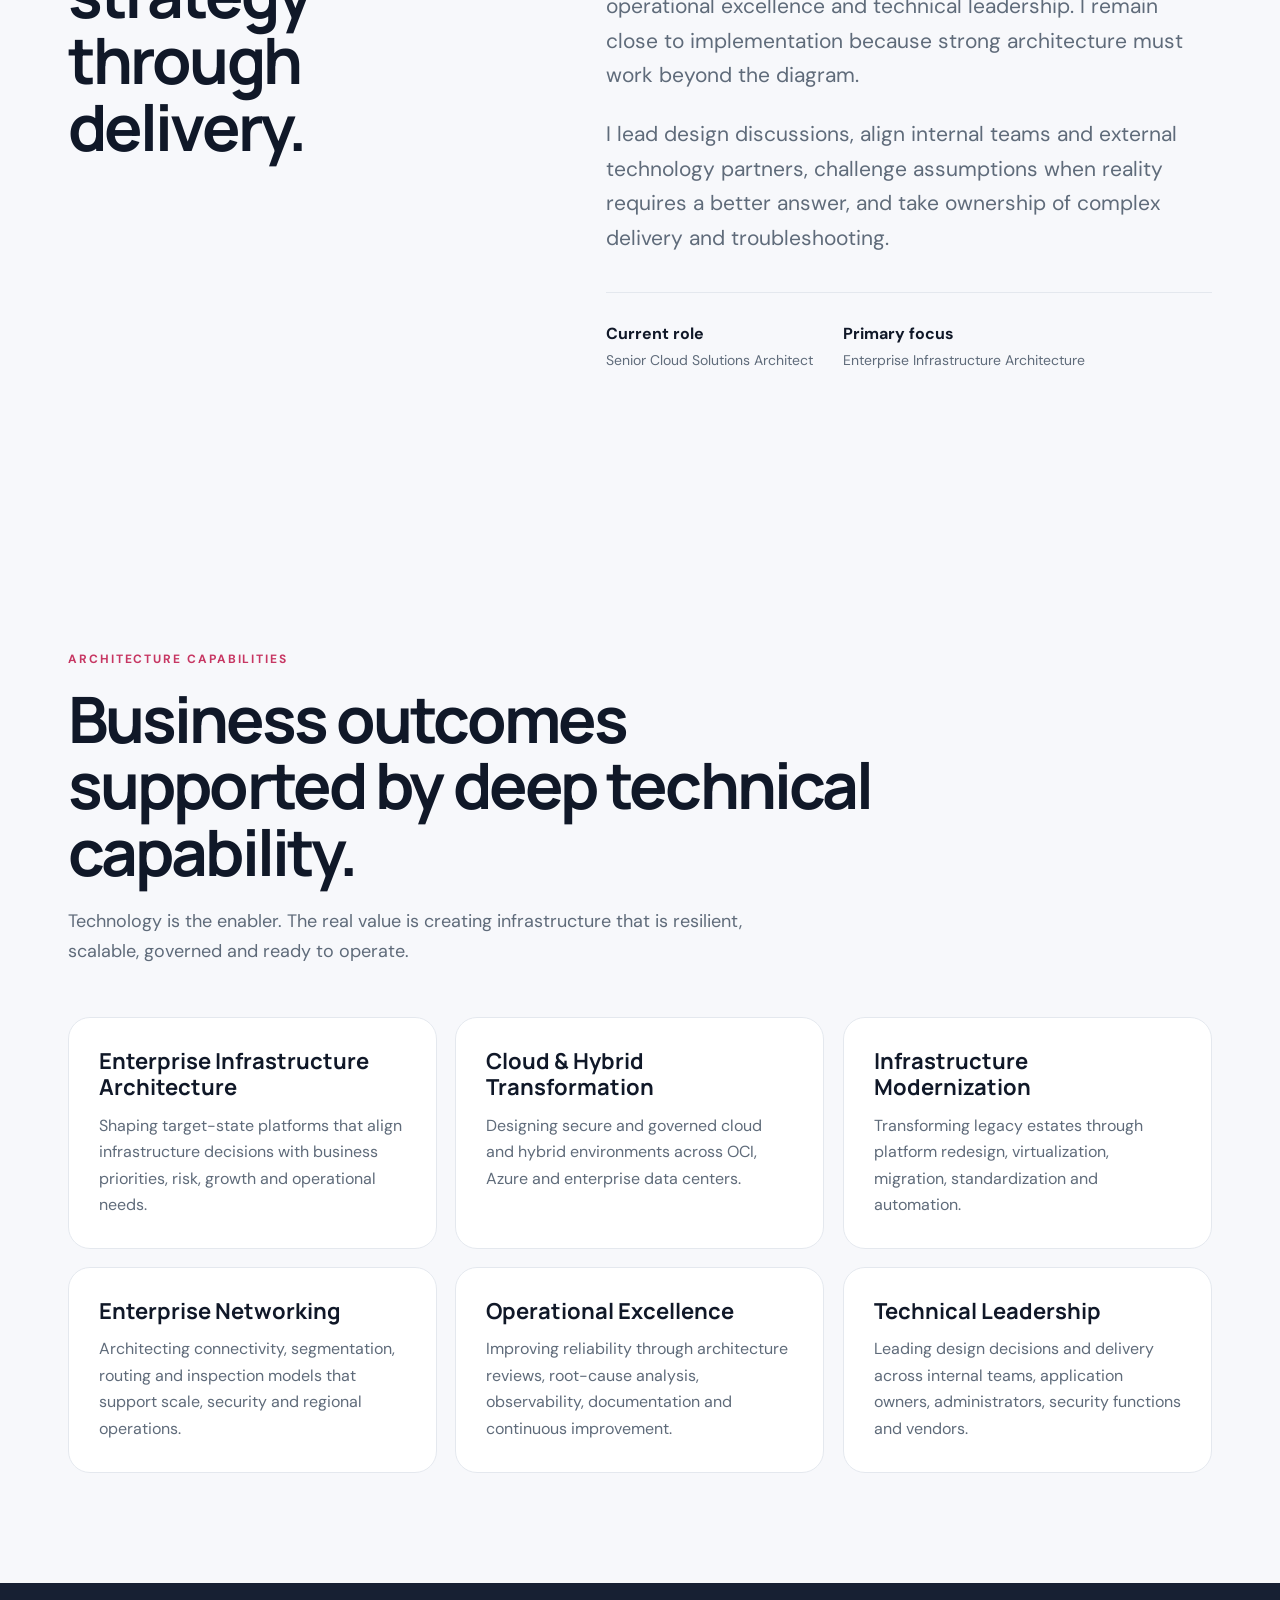
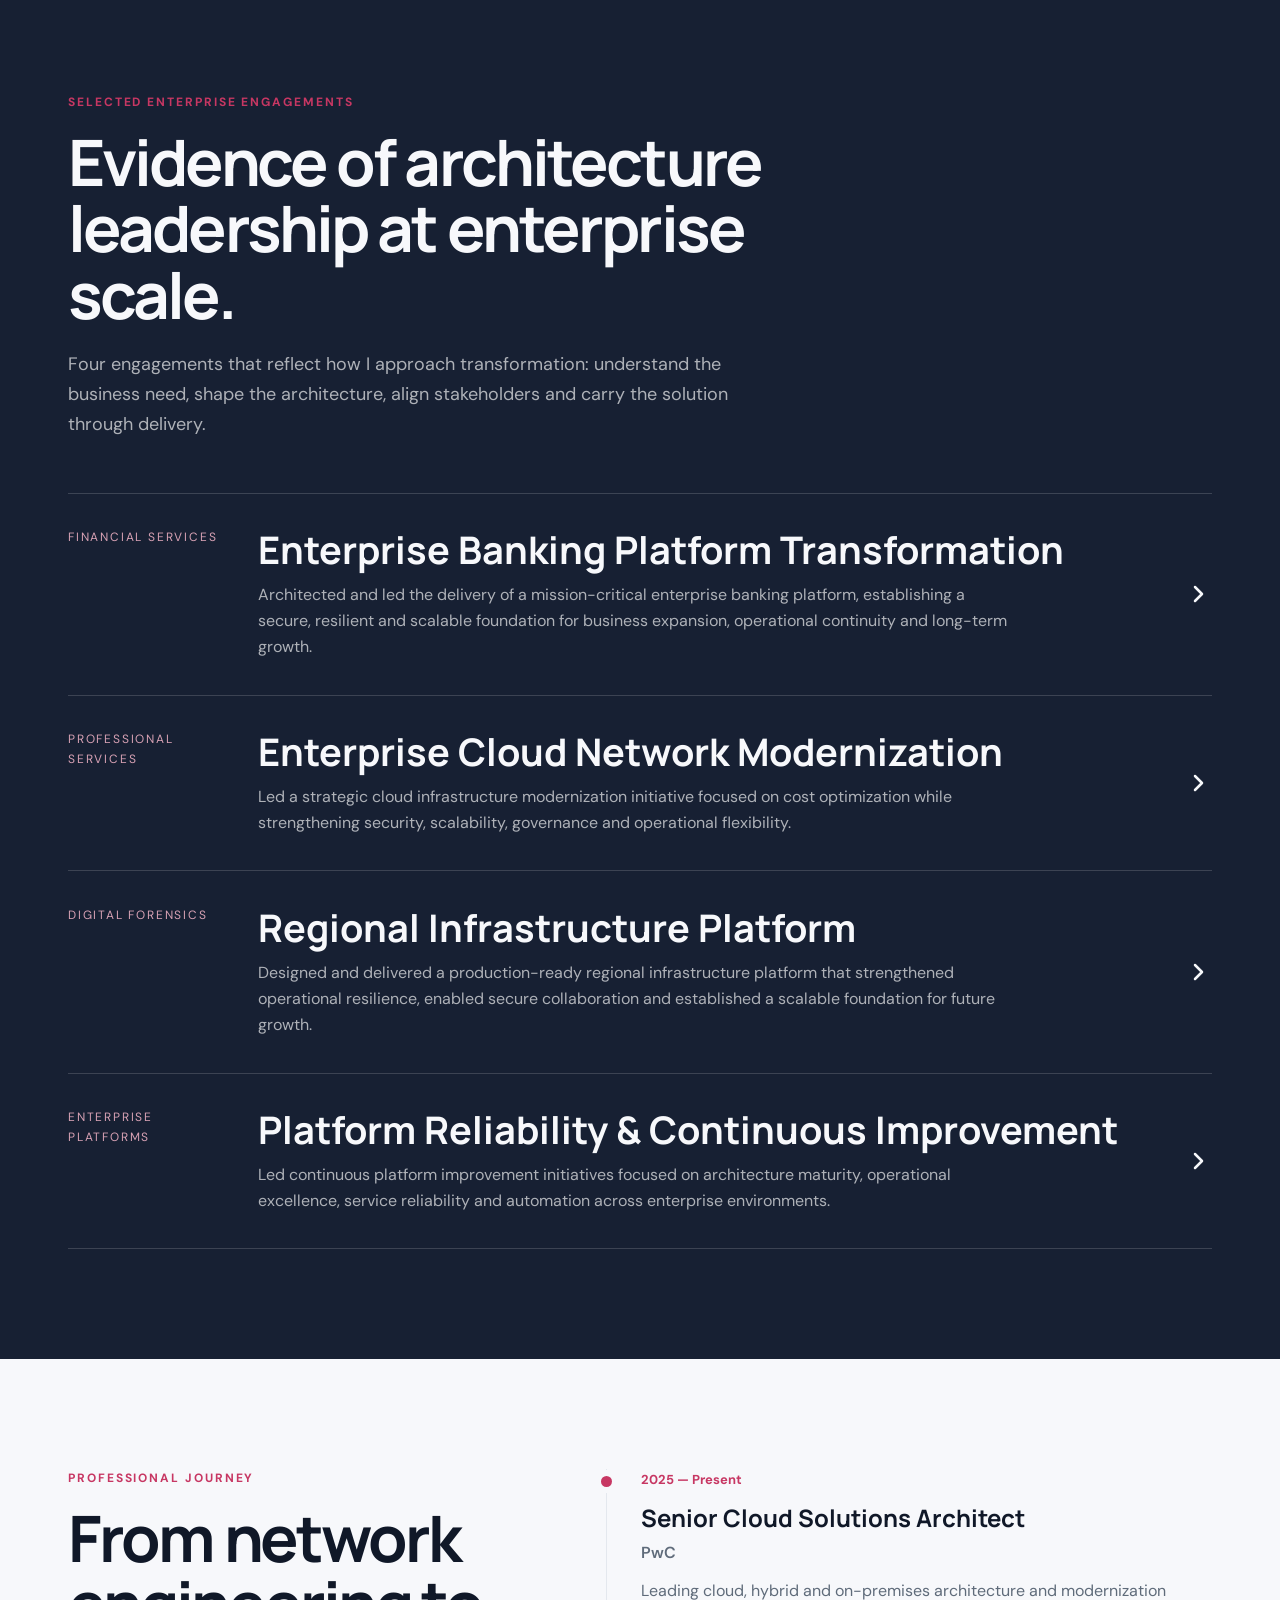
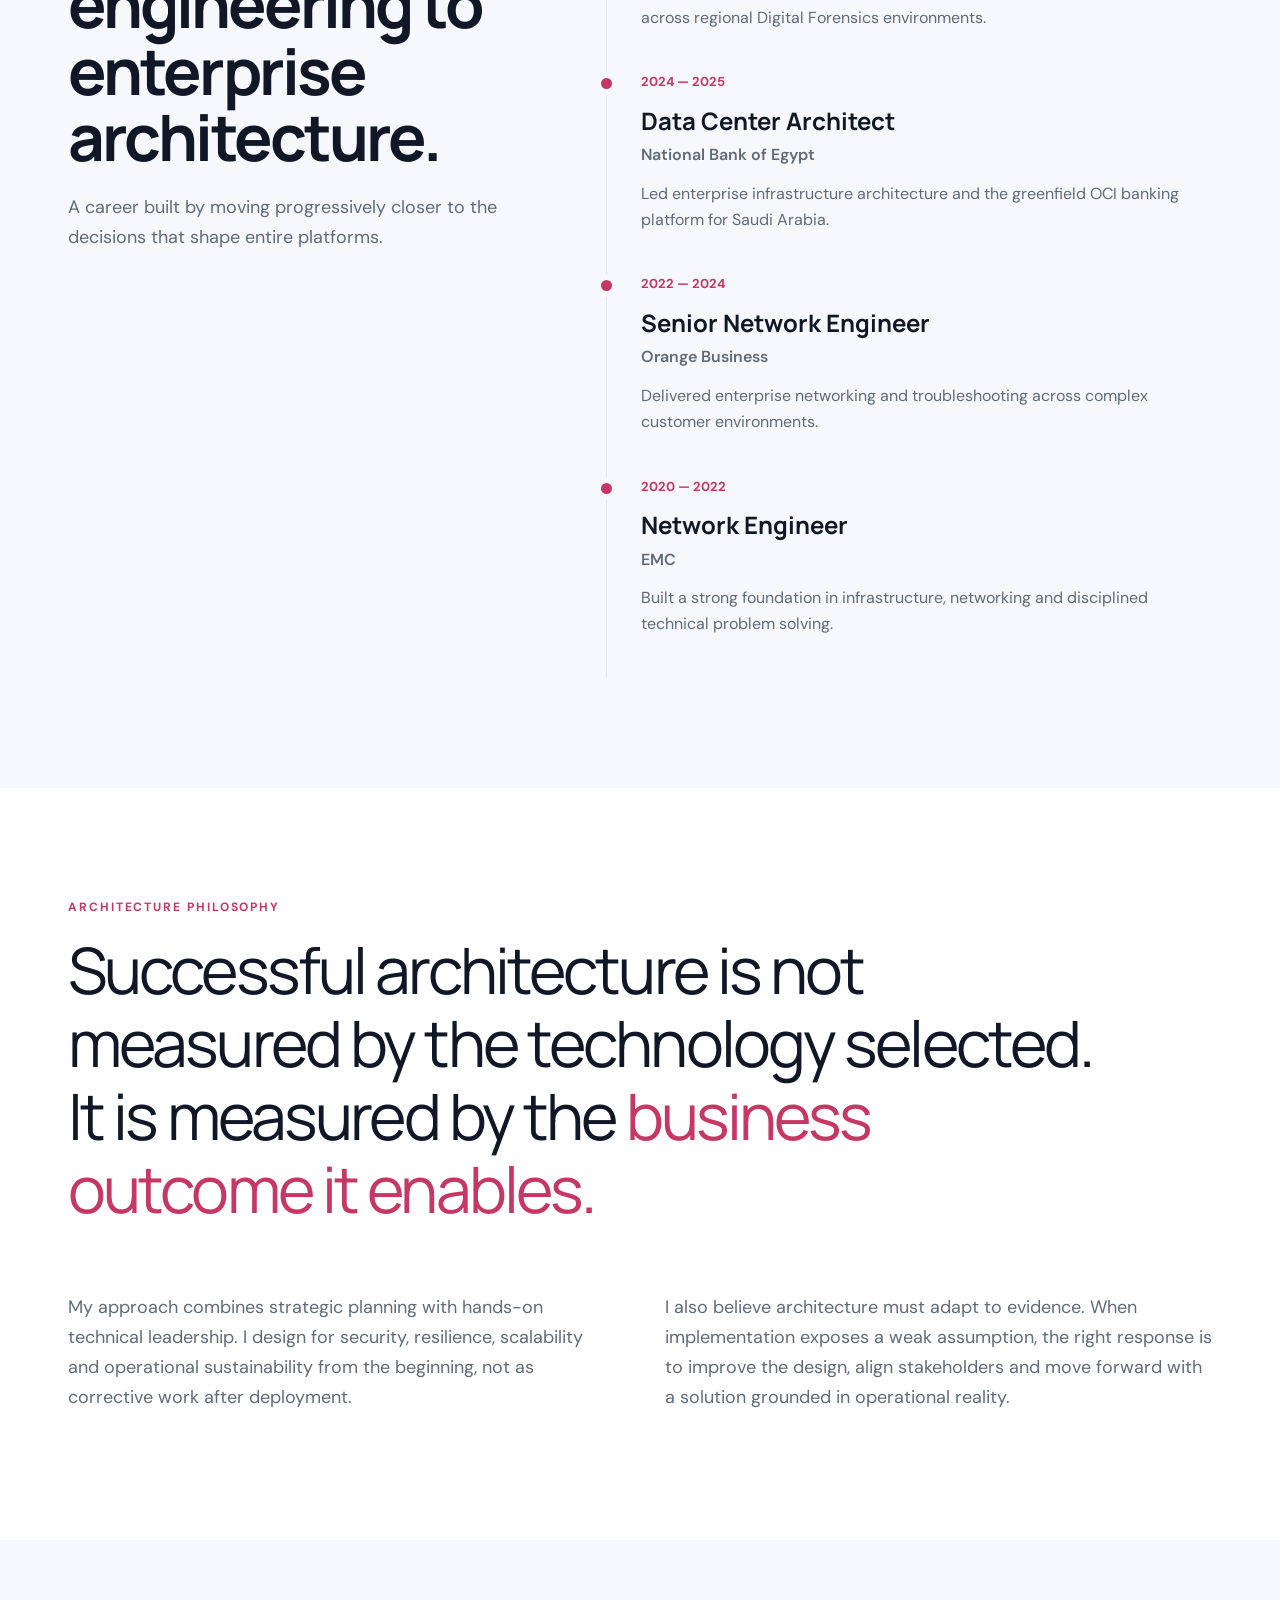
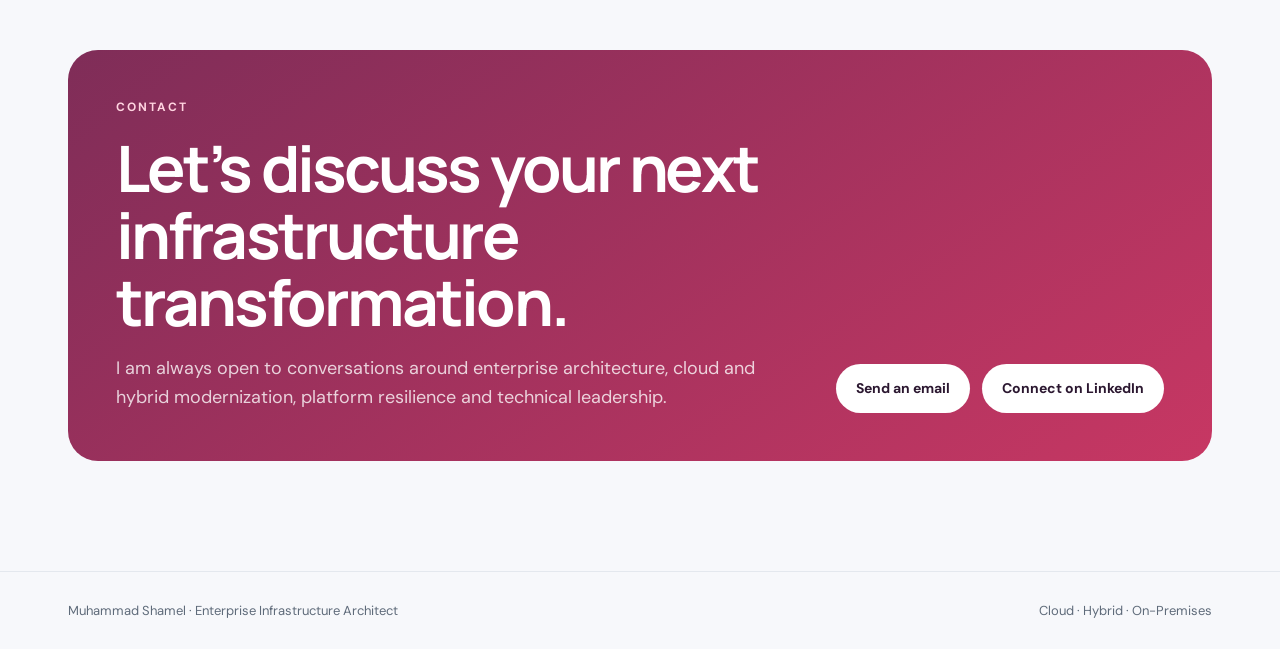
==== commit 4675f788: "final updates for animations" ====
--- a/docs/index.html
+++ b/docs/index.html
@@ -8,19 +8,7 @@
 <link rel="preconnect" href="https://fonts.googleapis.com">
 <link rel="preconnect" href="https://fonts.gstatic.com" crossorigin>
 <link href="https://fonts.googleapis.com/css2?family=DM+Sans:wght@400;500;600;700&family=Manrope:wght@500;600;700;800&display=swap" rel="stylesheet">
-<style>
-:root{--bg:#f7f8fb;--surface:#fff;--surface-2:#f0f3f7;--text:#101828;--muted:#5f6b7a;--line:#e4e8ee;--brand:#c73763;--brand-2:#7f2d58;--dark:#172033;--shadow:0 24px 60px rgba(16,24,40,.09);--radius:22px;--max:1200px;--font:"DM Sans",sans-serif;--display:"Manrope",sans-serif}
-html[data-theme="dark"]{--bg:#0d1119;--surface:#141a24;--surface-2:#1a2230;--text:#f5f7fb;--muted:#a7b0bf;--line:#283243;--dark:#f5f7fb;--shadow:0 24px 70px rgba(0,0,0,.32)}
-*{box-sizing:border-box}html{scroll-behavior:smooth;scroll-padding-top:82px}body{margin:0;background:var(--bg);color:var(--text);font-family:var(--font);line-height:1.65;-webkit-font-smoothing:antialiased}a{color:inherit;text-decoration:none}button{font:inherit}img{max-width:100%;display:block}.wrap{max-width:var(--max);margin:auto;padding:0 28px}.section{padding:110px 0}.eyebrow{font-size:12px;letter-spacing:.16em;text-transform:uppercase;font-weight:700;color:var(--brand);margin-bottom:16px}.section h2{font-family:var(--display);font-size:clamp(38px,5vw,64px);line-height:1.04;letter-spacing:-.045em;margin:0;max-width:820px}.lead{font-size:18px;color:var(--muted);max-width:720px;margin:22px 0 0}.nav{position:fixed;inset:0 0 auto;z-index:50;background:color-mix(in srgb,var(--bg) 82%,transparent);backdrop-filter:blur(18px);border-bottom:1px solid transparent}.nav.scrolled{border-color:var(--line)}.nav-inner{height:76px;display:flex;align-items:center;gap:28px}.brand{font-family:var(--display);font-weight:800;letter-spacing:-.02em}.brand small{display:block;font-family:var(--font);font-weight:600;color:var(--muted);font-size:10px;letter-spacing:.12em;text-transform:uppercase;margin-top:-3px}.links{display:flex;gap:24px;margin-left:auto;font-size:14px;font-weight:600;color:var(--muted)}.links a:hover,.links a.active{color:var(--text)}.nav-actions{display:flex;gap:8px}.icon-btn{width:40px;height:40px;border:1px solid var(--line);background:var(--surface);border-radius:50%;display:grid;place-items:center;color:var(--text);cursor:pointer}.menu-btn{display:none}.mobile{display:none;padding:8px 28px 20px;background:var(--bg);border-bottom:1px solid var(--line)}.mobile.open{display:block}.mobile a{display:block;padding:13px 0;border-bottom:1px solid var(--line);font-weight:600}
-.hero{min-height:100vh;padding:140px 0 80px;display:flex;align-items:center;position:relative;overflow:hidden}.hero:before{content:"";position:absolute;width:560px;height:560px;border-radius:50%;background:radial-gradient(circle,rgba(199,55,99,.14),transparent 68%);right:-180px;top:80px}.hero-grid{display:grid;grid-template-columns:1.25fr .75fr;gap:70px;align-items:center}.hero h1{font-family:var(--display);font-size:clamp(58px,8vw,108px);line-height:.92;letter-spacing:-.065em;margin:0}.hero h1 span{display:block;color:var(--brand)}.hero-sub{font-size:22px;color:var(--muted);max-width:720px;margin:28px 0 0}.hero-copy{font-size:17px;color:var(--muted);max-width:680px;margin:20px 0 0}.actions{display:flex;flex-wrap:wrap;gap:12px;margin-top:34px}.btn{display:inline-flex;align-items:center;justify-content:center;padding:13px 20px;border-radius:999px;font-size:14px;font-weight:700;border:1px solid var(--line);background:var(--surface);cursor:pointer;transition:.2s}.btn:hover{transform:translateY(-2px);box-shadow:0 10px 24px rgba(16,24,40,.08)}.btn.primary{background:var(--text);color:var(--bg);border-color:var(--text)}.portrait{position:relative}.portrait-card{background:var(--surface);border-radius:34px;padding:14px;box-shadow:var(--shadow);transform:rotate(1.5deg)}.portrait-card img{width:100%;aspect-ratio:4/5;object-fit:cover;border-radius:25px;background:var(--surface-2)}.portrait-meta{display:flex;justify-content:space-between;padding:18px 8px 6px;font-size:13px;color:var(--muted)}.portrait-meta strong{color:var(--text)}.impact-strip{margin-top:72px;display:grid;grid-template-columns:repeat(4,1fr);gap:18px;border:0}.impact-item{padding:30px;background:var(--surface);border:1px solid var(--line);border-radius:var(--radius);transition:.22s}.impact-item:hover{transform:translateY(-5px);box-shadow:var(--shadow)}.impact-item strong{display:block;font-family:var(--display);font-size:20px;line-height:1.25}.impact-item span{display:block;color:var(--muted);font-size:14px;margin-top:12px}
-.profile{display:grid;grid-template-columns:.85fr 1.15fr;gap:90px}.profile aside{position:sticky;top:120px;align-self:start}.profile-copy p{font-size:21px;line-height:1.65;margin:0 0 24px;color:var(--muted)}.profile-copy p:first-child{color:var(--text)}.signature{margin-top:36px;padding-top:28px;border-top:1px solid var(--line);display:flex;gap:30px;flex-wrap:wrap}.signature div{min-width:180px}.signature b{display:block}.signature span{color:var(--muted);font-size:14px}
-.cap-grid{display:grid;grid-template-columns:repeat(3,1fr);gap:18px;margin-top:50px}.cap{background:var(--surface);padding:30px;border-radius:var(--radius);border:1px solid var(--line);transition:.22s}.cap:hover{transform:translateY(-5px);box-shadow:var(--shadow)}.cap-no{display:none!important}.cap h3{font-family:var(--display);font-size:22px;line-height:1.2;margin:0 0 12px}.cap p{color:var(--muted);margin:0}
-.engagements{background:var(--dark);color:var(--bg)}html[data-theme="dark"] .engagements{background:#090c12;color:#f7f8fb}.engagements .lead{color:rgba(255,255,255,.65)}.case-list{margin-top:54px;border-top:1px solid rgba(255,255,255,.16)}.case{display:grid;grid-template-columns:160px 1fr 28px;gap:30px;padding:34px 0;border-bottom:1px solid rgba(255,255,255,.16);cursor:pointer;transition:transform .22s ease}.case:hover{transform:translateX(8px)}.case .sector{font-size:12px;text-transform:uppercase;letter-spacing:.15em;color:#d7a1b4}.case h3{font-family:var(--display);font-size:clamp(25px,3vw,38px);line-height:1.15;margin:0}.case p{color:rgba(255,255,255,.65);margin:10px 0 0;max-width:760px}.arrow{display:flex;align-items:center;justify-content:center;color:currentColor;transition:transform .22s ease}.arrow svg{width:24px;height:24px;display:block;fill:none;stroke:currentColor;stroke-width:2.5;stroke-linecap:round;stroke-linejoin:round}.case:hover .arrow{transform:translateX(6px)}.journey{display:grid;grid-template-columns:.85fr 1.15fr;gap:90px}.timeline{border-left:1px solid var(--line);padding-left:34px}.job{position:relative;padding:0 0 40px}.job:before{content:"";position:absolute;left:-40px;top:7px;width:11px;height:11px;border-radius:50%;background:var(--brand);box-shadow:0 0 0 6px var(--bg)}.job .year{color:var(--brand);font-weight:700;font-size:13px}.job h3{font-family:var(--display);font-size:24px;margin:8px 0 2px}.job .org{color:var(--muted);font-weight:600}.job p{color:var(--muted);margin:12px 0 0;max-width:700px}.philosophy{background:var(--surface)}.quote{font-family:var(--display);font-size:clamp(36px,5vw,68px);line-height:1.14;letter-spacing:-.045em;max-width:1050px}.quote span{color:var(--brand)}.philosophy-grid{display:grid;grid-template-columns:1fr 1fr;gap:50px;margin-top:50px;color:var(--muted);font-size:18px}.contact-card{background:linear-gradient(145deg,var(--brand-2),var(--brand));color:white;border-radius:30px;padding:48px}.contact-card p{color:rgba(255,255,255,.78);font-size:18px;max-width:760px;margin:18px 0 0}.contact-card .btn{background:white;color:#2b1730;border:0}.contact-wide{display:flex;align-items:flex-end;justify-content:space-between;gap:48px}.contact-wide h2{font-family:var(--display);font-size:clamp(38px,5vw,64px);line-height:1.05;letter-spacing:-.045em;margin:0;max-width:820px}.contact-wide .actions{margin-top:0;flex-shrink:0}.contact-content{max-width:830px}.footer{padding:28px 0;border-top:1px solid var(--line);color:var(--muted);font-size:13px}.footer-inner{display:flex;justify-content:space-between;gap:20px;flex-wrap:wrap}
-.modal{position:fixed;inset:0;z-index:100;display:none;align-items:center;justify-content:center;padding:24px}.modal.open{display:flex}.modal-bg{position:absolute;inset:0;background:rgba(5,10,18,.72);backdrop-filter:blur(8px)}.modal-card{position:relative;background:var(--surface);color:var(--text);width:min(860px,100%);max-height:86vh;overflow:auto;border-radius:28px;padding:38px;box-shadow:var(--shadow)}.modal-head{display:flex;justify-content:space-between;gap:20px}.modal h3{font-family:var(--display);font-size:36px;line-height:1.1;margin:8px 0 0}.close{width:38px;height:38px;border-radius:50%;border:1px solid var(--line);background:var(--surface);cursor:pointer}.case-details{display:grid;grid-template-columns:1fr 1fr;gap:28px;margin-top:30px}.case-details div{padding-top:18px;border-top:1px solid var(--line)}.case-details h4{font-size:12px;text-transform:uppercase;letter-spacing:.12em;color:var(--brand);margin:0 0 10px}.case-details p{color:var(--muted);margin:0}.toast{position:fixed;left:50%;bottom:88px;transform:translate(-50%,20px);opacity:0;z-index:130;background:var(--text);color:var(--bg);padding:11px 18px;border-radius:999px;transition:.2s}.toast.show{opacity:1;transform:translate(-50%,0)}.reveal{opacity:1;transform:none;transition:.7s}.reveal.in{opacity:1;transform:none}
-@media(max-width:920px){.links{display:none}.menu-btn{display:grid}.hero-grid,.profile,.journey{grid-template-columns:1fr}.contact-wide{align-items:flex-start;flex-direction:column}.portrait{max-width:430px}.profile aside{position:static}.impact-strip{grid-template-columns:1fr 1fr}.impact-item:nth-child(2){border-right:1px solid var(--line)}.impact-item:nth-child(-n+2){border-bottom:1px solid var(--line)}.cap-grid{grid-template-columns:1fr 1fr}.case{grid-template-columns:110px 1fr 20px}.philosophy-grid{grid-template-columns:1fr}}
-@media(max-width:620px){.arrow svg{width:20px;height:20px}.wrap{padding:0 20px}.section{padding:80px 0}.hero{padding-top:120px}.hero h1{font-size:54px}.impact-strip,.cap-grid{grid-template-columns:1fr}.contact-card{padding:30px}.impact-item{border-right:1px solid var(--line);border-bottom:1px solid var(--line)}.case{grid-template-columns:1fr 22px}.case .sector{grid-column:1/-1}.case-details{grid-template-columns:1fr}.modal-card{padding:26px}}
-@media(prefers-reduced-motion:reduce){*{scroll-behavior:auto!important;transition:none!important}.reveal{opacity:1;transform:none}}
-</style>
+<link rel="stylesheet" href="css/site.css">
 </head>
 <body>
 <header class="nav" id="nav"><div class="wrap nav-inner"><a class="brand" href="#top"><span data-edit="identity.name">Muhammad Shamel</span><small data-edit="identity.title">Enterprise Infrastructure Architect</small></a><nav class="links"><a href="#profile">Profile</a><a href="#capabilities">Capabilities</a><a href="#engagements">Engagements</a><a href="#journey">Journey</a><a href="#contact">Contact</a></nav><div class="nav-actions"><button class="icon-btn" id="themeToggle" aria-label="Toggle theme">◐</button><button class="icon-btn menu-btn" id="menuBtn" aria-label="Menu">☰</button></div></div><nav class="mobile" id="mobile"><a href="#profile">Profile</a><a href="#capabilities">Capabilities</a><a href="#engagements">Engagements</a><a href="#journey">Journey</a><a href="#contact">Contact</a></nav></header>
--- a/docs/css/site.css
+++ b/docs/css/site.css
@@ -0,0 +1,18 @@
+:root{--bg:#f7f8fb;--surface:#fff;--surface-2:#f0f3f7;--text:#101828;--muted:#5f6b7a;--line:#e4e8ee;--brand:#c73763;--brand-2:#7f2d58;--dark:#172033;--shadow:0 24px 60px rgba(16,24,40,.09);--radius:22px;--max:1200px;--font:"DM Sans",sans-serif;--display:"Manrope",sans-serif}
+html[data-theme="dark"]{--bg:#0d1119;--surface:#141a24;--surface-2:#1a2230;--text:#f5f7fb;--muted:#a7b0bf;--line:#283243;--dark:#f5f7fb;--shadow:0 24px 70px rgba(0,0,0,.32)}
+*{box-sizing:border-box}html{scroll-behavior:smooth;scroll-padding-top:82px}body{margin:0;background:var(--bg);color:var(--text);font-family:var(--font);line-height:1.65;-webkit-font-smoothing:antialiased}a{color:inherit;text-decoration:none}button{font:inherit}img{max-width:100%;display:block}.wrap{max-width:var(--max);margin:auto;padding:0 28px}.section{padding:110px 0}.eyebrow{font-size:12px;letter-spacing:.16em;text-transform:uppercase;font-weight:700;color:var(--brand);margin-bottom:16px}.section h2{font-family:var(--display);font-size:clamp(38px,5vw,64px);line-height:1.04;letter-spacing:-.045em;margin:0;max-width:820px}.lead{font-size:18px;color:var(--muted);max-width:720px;margin:22px 0 0}.nav{position:fixed;inset:0 0 auto;z-index:50;background:color-mix(in srgb,var(--bg) 82%,transparent);backdrop-filter:blur(18px);border-bottom:1px solid transparent}.nav.scrolled{border-color:var(--line)}.nav-inner{height:76px;display:flex;align-items:center;gap:28px}.brand{font-family:var(--display);font-weight:800;letter-spacing:-.02em}.brand small{display:block;font-family:var(--font);font-weight:600;color:var(--muted);font-size:10px;letter-spacing:.12em;text-transform:uppercase;margin-top:-3px}.links{display:flex;gap:24px;margin-left:auto;font-size:14px;font-weight:600;color:var(--muted)}.links a:hover,.links a.active{color:var(--text)}.nav-actions{display:flex;gap:8px}.icon-btn{width:40px;height:40px;border:1px solid var(--line);background:var(--surface);border-radius:50%;display:grid;place-items:center;color:var(--text);cursor:pointer}.menu-btn{display:none}.mobile{display:none;padding:8px 28px 20px;background:var(--bg);border-bottom:1px solid var(--line)}.mobile.open{display:block}.mobile a{display:block;padding:13px 0;border-bottom:1px solid var(--line);font-weight:600}
+.hero{min-height:100vh;padding:140px 0 80px;display:flex;align-items:center;position:relative;overflow:hidden}.hero:before{content:"";position:absolute;width:560px;height:560px;border-radius:50%;background:radial-gradient(circle,rgba(199,55,99,.14),transparent 68%);right:-180px;top:80px}.hero-grid{display:grid;grid-template-columns:1.25fr .75fr;gap:70px;align-items:center}.hero h1{font-family:var(--display);font-size:clamp(58px,8vw,108px);line-height:.92;letter-spacing:-.065em;margin:0}.hero h1 span{display:block;color:var(--brand)}.hero-sub{font-size:22px;color:var(--muted);max-width:720px;margin:28px 0 0}.hero-copy{font-size:17px;color:var(--muted);max-width:680px;margin:20px 0 0}.actions{display:flex;flex-wrap:wrap;gap:12px;margin-top:34px}.btn{display:inline-flex;align-items:center;justify-content:center;padding:13px 20px;border-radius:999px;font-size:14px;font-weight:700;border:1px solid var(--line);background:var(--surface);cursor:pointer;transition:.2s}.btn:hover{transform:translateY(-2px);box-shadow:0 10px 24px rgba(16,24,40,.08)}.btn.primary{background:var(--text);color:var(--bg);border-color:var(--text)}.portrait{position:relative}.portrait-card{background:var(--surface);border-radius:34px;padding:14px;box-shadow:var(--shadow);transform:rotate(1.5deg)}.portrait-card img{width:100%;aspect-ratio:4/5;object-fit:cover;border-radius:25px;background:var(--surface-2)}.portrait-meta{display:flex;justify-content:space-between;padding:18px 8px 6px;font-size:13px;color:var(--muted)}.portrait-meta strong{color:var(--text)}.impact-strip{margin-top:72px;display:grid;grid-template-columns:repeat(4,1fr);gap:18px;border:0}.impact-item{padding:30px;background:var(--surface);border:1px solid var(--line);border-radius:var(--radius)}.impact-item strong{display:block;font-family:var(--display);font-size:20px;line-height:1.25}.impact-item span{display:block;color:var(--muted);font-size:14px;margin-top:12px}
+.profile{display:grid;grid-template-columns:.85fr 1.15fr;gap:90px}.profile aside{position:sticky;top:120px;align-self:start}.profile-copy p{font-size:21px;line-height:1.65;margin:0 0 24px;color:var(--muted)}.profile-copy p:first-child{color:var(--text)}.signature{margin-top:36px;padding-top:28px;border-top:1px solid var(--line);display:flex;gap:30px;flex-wrap:wrap}.signature div{min-width:180px}.signature b{display:block}.signature span{color:var(--muted);font-size:14px}
+.cap-grid{display:grid;grid-template-columns:repeat(3,1fr);gap:18px;margin-top:50px}.cap{background:var(--surface);padding:30px;border-radius:var(--radius);border:1px solid var(--line)}.cap-no{display:none!important}.cap h3{font-family:var(--display);font-size:22px;line-height:1.2;margin:0 0 12px}.cap p{color:var(--muted);margin:0}
+.engagements{background:var(--dark);color:var(--bg)}html[data-theme="dark"] .engagements{background:#090c12;color:#f7f8fb}.engagements .lead{color:rgba(255,255,255,.65)}.case-list{margin-top:54px;border-top:1px solid rgba(255,255,255,.16)}.case{display:grid;grid-template-columns:160px 1fr 28px;gap:30px;padding:34px 0;border-bottom:1px solid rgba(255,255,255,.16);cursor:pointer}.case .sector{font-size:12px;text-transform:uppercase;letter-spacing:.15em;color:#d7a1b4}.case h3{font-family:var(--display);font-size:clamp(25px,3vw,38px);line-height:1.15;margin:0}.case p{color:rgba(255,255,255,.65);margin:10px 0 0;max-width:760px}.arrow{display:flex;align-items:center;justify-content:center;color:currentColor}.arrow svg{width:24px;height:24px;display:block;fill:none;stroke:currentColor;stroke-width:2.5;stroke-linecap:round;stroke-linejoin:round}.journey{display:grid;grid-template-columns:.85fr 1.15fr;gap:90px}.timeline{border-left:1px solid var(--line);padding-left:34px}.job{position:relative;padding:0 0 40px}.job:before{content:"";position:absolute;left:-40px;top:7px;width:11px;height:11px;border-radius:50%;background:var(--brand);box-shadow:0 0 0 6px var(--bg)}.job .year{color:var(--brand);font-weight:700;font-size:13px}.job h3{font-family:var(--display);font-size:24px;margin:8px 0 2px}.job .org{color:var(--muted);font-weight:600}.job p{color:var(--muted);margin:12px 0 0;max-width:700px}.philosophy{background:var(--surface)}.quote{font-family:var(--display);font-size:clamp(36px,5vw,68px);line-height:1.14;letter-spacing:-.045em;max-width:1050px}.quote span{color:var(--brand)}.philosophy-grid{display:grid;grid-template-columns:1fr 1fr;gap:50px;margin-top:50px;color:var(--muted);font-size:18px}.contact-card{background:linear-gradient(145deg,var(--brand-2),var(--brand));color:white;border-radius:30px;padding:48px}.contact-card p{color:rgba(255,255,255,.78);font-size:18px;max-width:760px;margin:18px 0 0}.contact-card .btn{background:white;color:#2b1730;border:0}.contact-wide{display:flex;align-items:flex-end;justify-content:space-between;gap:48px}.contact-wide h2{font-family:var(--display);font-size:clamp(38px,5vw,64px);line-height:1.05;letter-spacing:-.045em;margin:0;max-width:820px}.contact-wide .actions{margin-top:0;flex-shrink:0}.contact-content{max-width:830px}.footer{padding:28px 0;border-top:1px solid var(--line);color:var(--muted);font-size:13px}.footer-inner{display:flex;justify-content:space-between;gap:20px;flex-wrap:wrap}
+.modal{position:fixed;inset:0;z-index:100;display:none;align-items:center;justify-content:center;padding:24px}.modal.open{display:flex}.modal-bg{position:absolute;inset:0;background:rgba(5,10,18,.72);backdrop-filter:blur(8px)}.modal-card{position:relative;background:var(--surface);color:var(--text);width:min(860px,100%);max-height:86vh;overflow:auto;border-radius:28px;padding:38px;box-shadow:var(--shadow)}.modal-head{display:flex;justify-content:space-between;gap:20px}.modal h3{font-family:var(--display);font-size:36px;line-height:1.1;margin:8px 0 0}.close{width:38px;height:38px;border-radius:50%;border:1px solid var(--line);background:var(--surface);cursor:pointer}.case-details{display:grid;grid-template-columns:1fr 1fr;gap:28px;margin-top:30px}.case-details div{padding-top:18px;border-top:1px solid var(--line)}.case-details h4{font-size:12px;text-transform:uppercase;letter-spacing:.12em;color:var(--brand);margin:0 0 10px}.case-details p{color:var(--muted);margin:0}.toast{position:fixed;left:50%;bottom:88px;transform:translate(-50%,20px);opacity:0;z-index:130;background:var(--text);color:var(--bg);padding:11px 18px;border-radius:999px;transition:.2s}.toast.show{opacity:1;transform:translate(-50%,0)}.reveal{opacity:1;transform:none;transition:.7s}.reveal.in{opacity:1;transform:none}
+/* Shared interactions: used identically by production and local editor. */
+.impact-item,.cap{transition:transform .22s ease,box-shadow .22s ease;will-change:transform}
+.impact-item:hover,.cap:hover{transform:translateY(-5px);box-shadow:var(--shadow)}
+.case{transition:transform .22s ease;will-change:transform}
+.arrow{transition:transform .22s ease;will-change:transform}
+.case:hover{transform:translateX(8px)}
+.case:hover .arrow{transform:translateX(6px)}
+@media(max-width:920px){.links{display:none}.menu-btn{display:grid}.hero-grid,.profile,.journey{grid-template-columns:1fr}.contact-wide{align-items:flex-start;flex-direction:column}.portrait{max-width:430px}.profile aside{position:static}.impact-strip{grid-template-columns:1fr 1fr}.impact-item:nth-child(2){border-right:1px solid var(--line)}.impact-item:nth-child(-n+2){border-bottom:1px solid var(--line)}.cap-grid{grid-template-columns:1fr 1fr}.case{grid-template-columns:110px 1fr 20px}.philosophy-grid{grid-template-columns:1fr}}
+@media(max-width:620px){.arrow svg{width:20px;height:20px}.wrap{padding:0 20px}.section{padding:80px 0}.hero{padding-top:120px}.hero h1{font-size:54px}.impact-strip,.cap-grid{grid-template-columns:1fr}.contact-card{padding:30px}.impact-item{border-right:1px solid var(--line);border-bottom:1px solid var(--line)}.case{grid-template-columns:1fr 22px}.case .sector{grid-column:1/-1}.case-details{grid-template-columns:1fr}.modal-card{padding:26px}}
+@media(prefers-reduced-motion:reduce){*{scroll-behavior:auto!important;transition:none!important}.reveal{opacity:1;transform:none}}
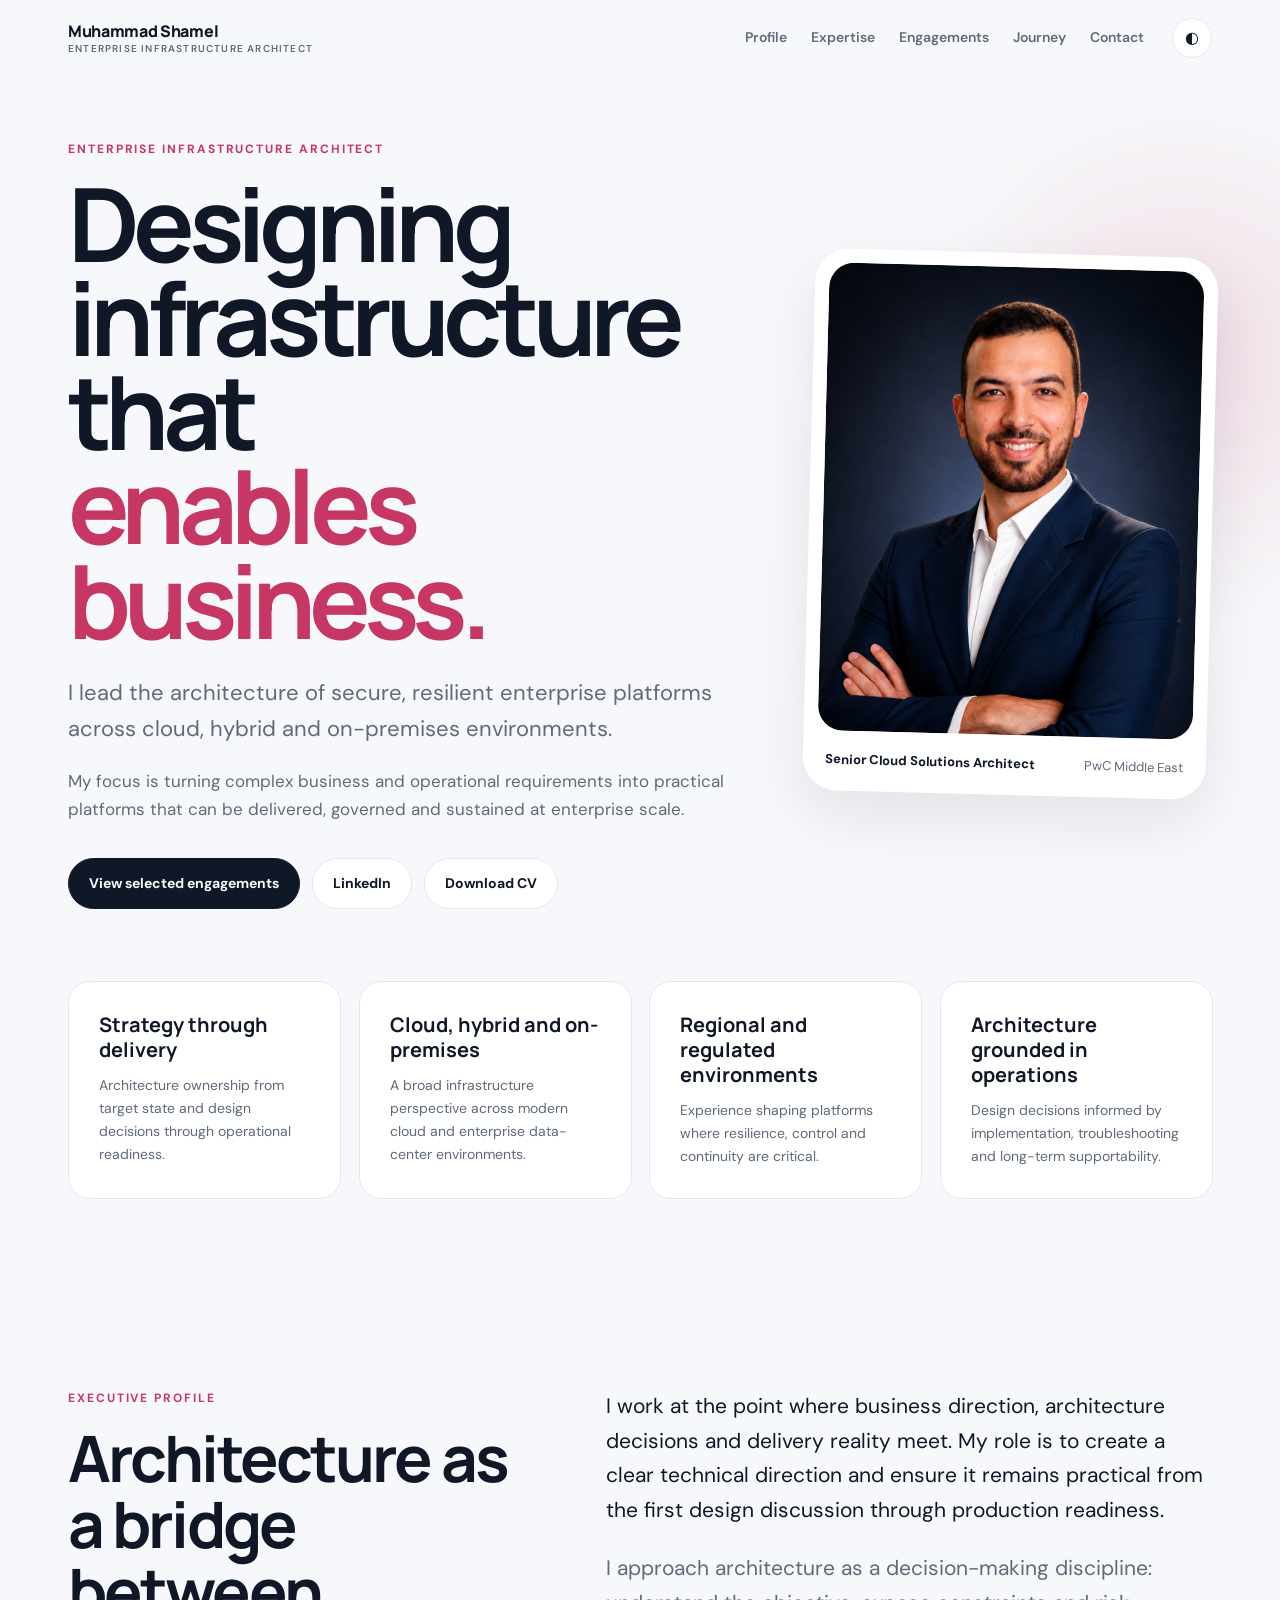
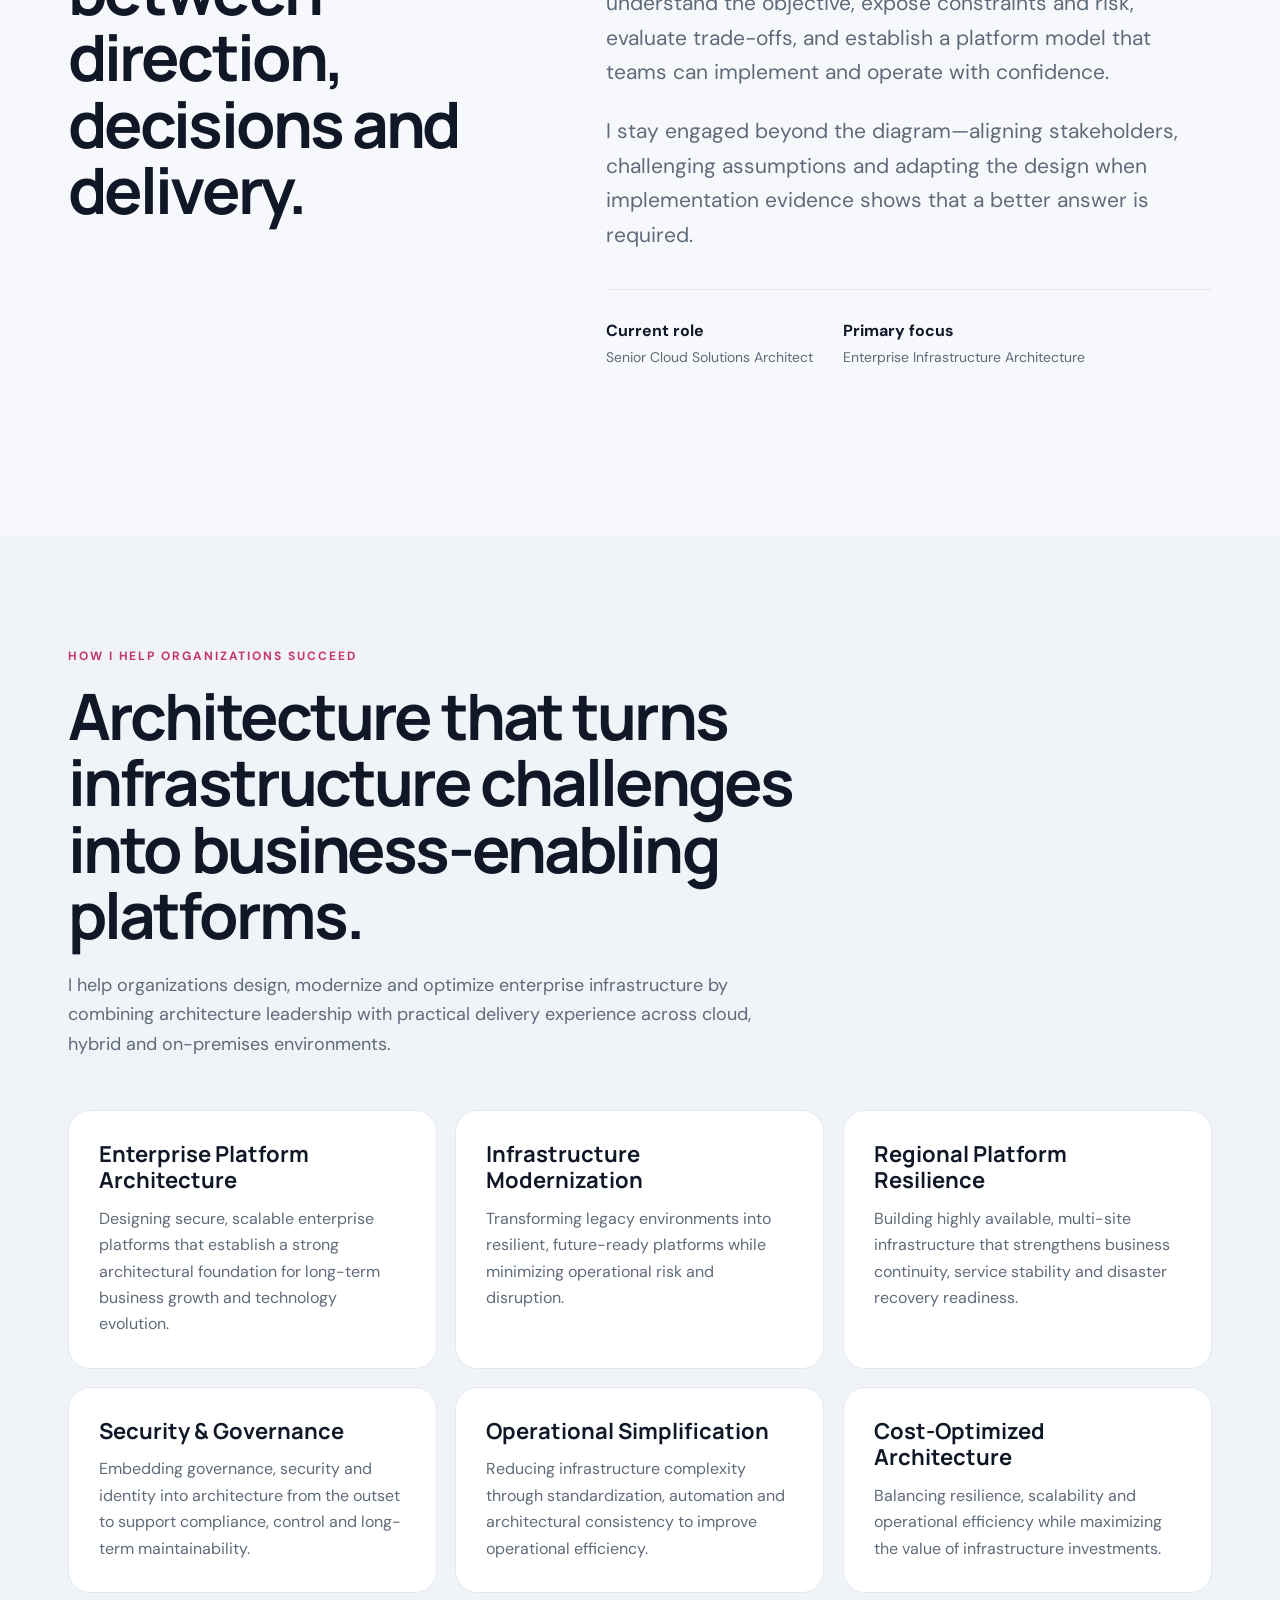
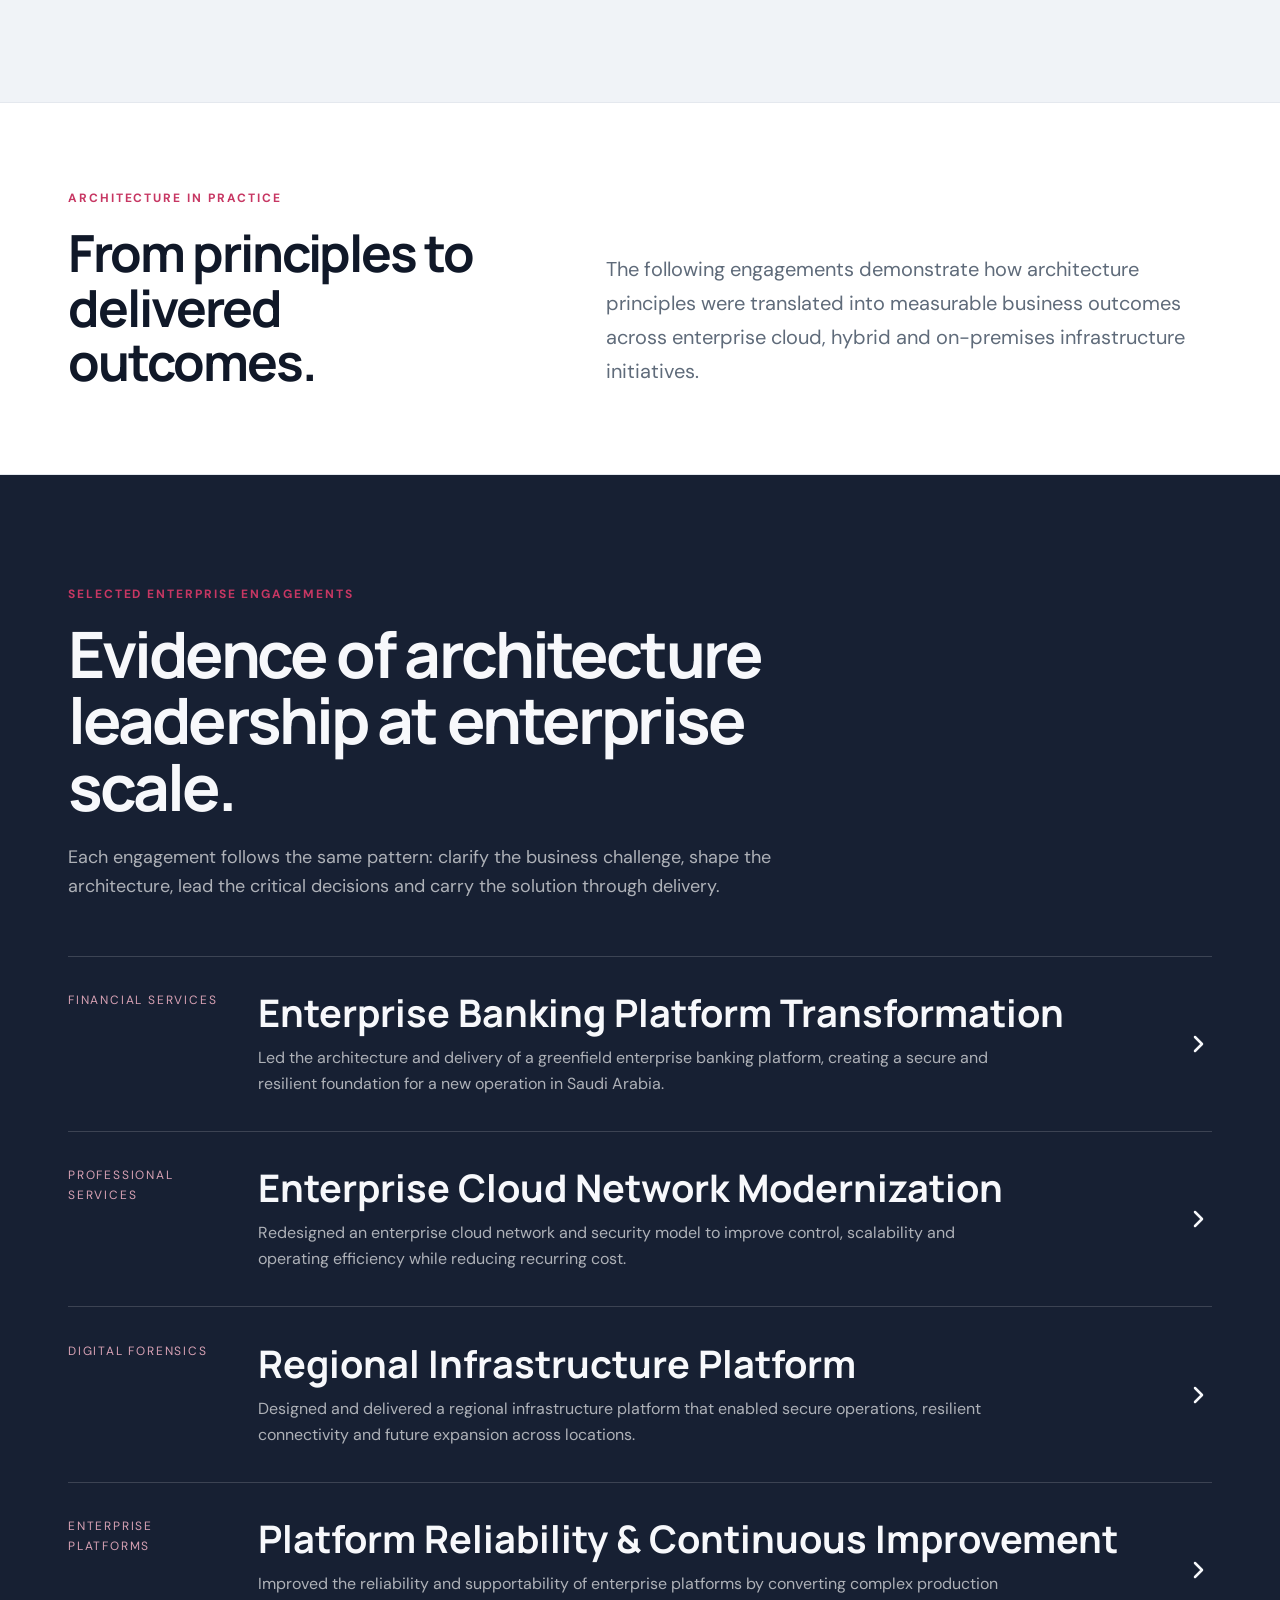
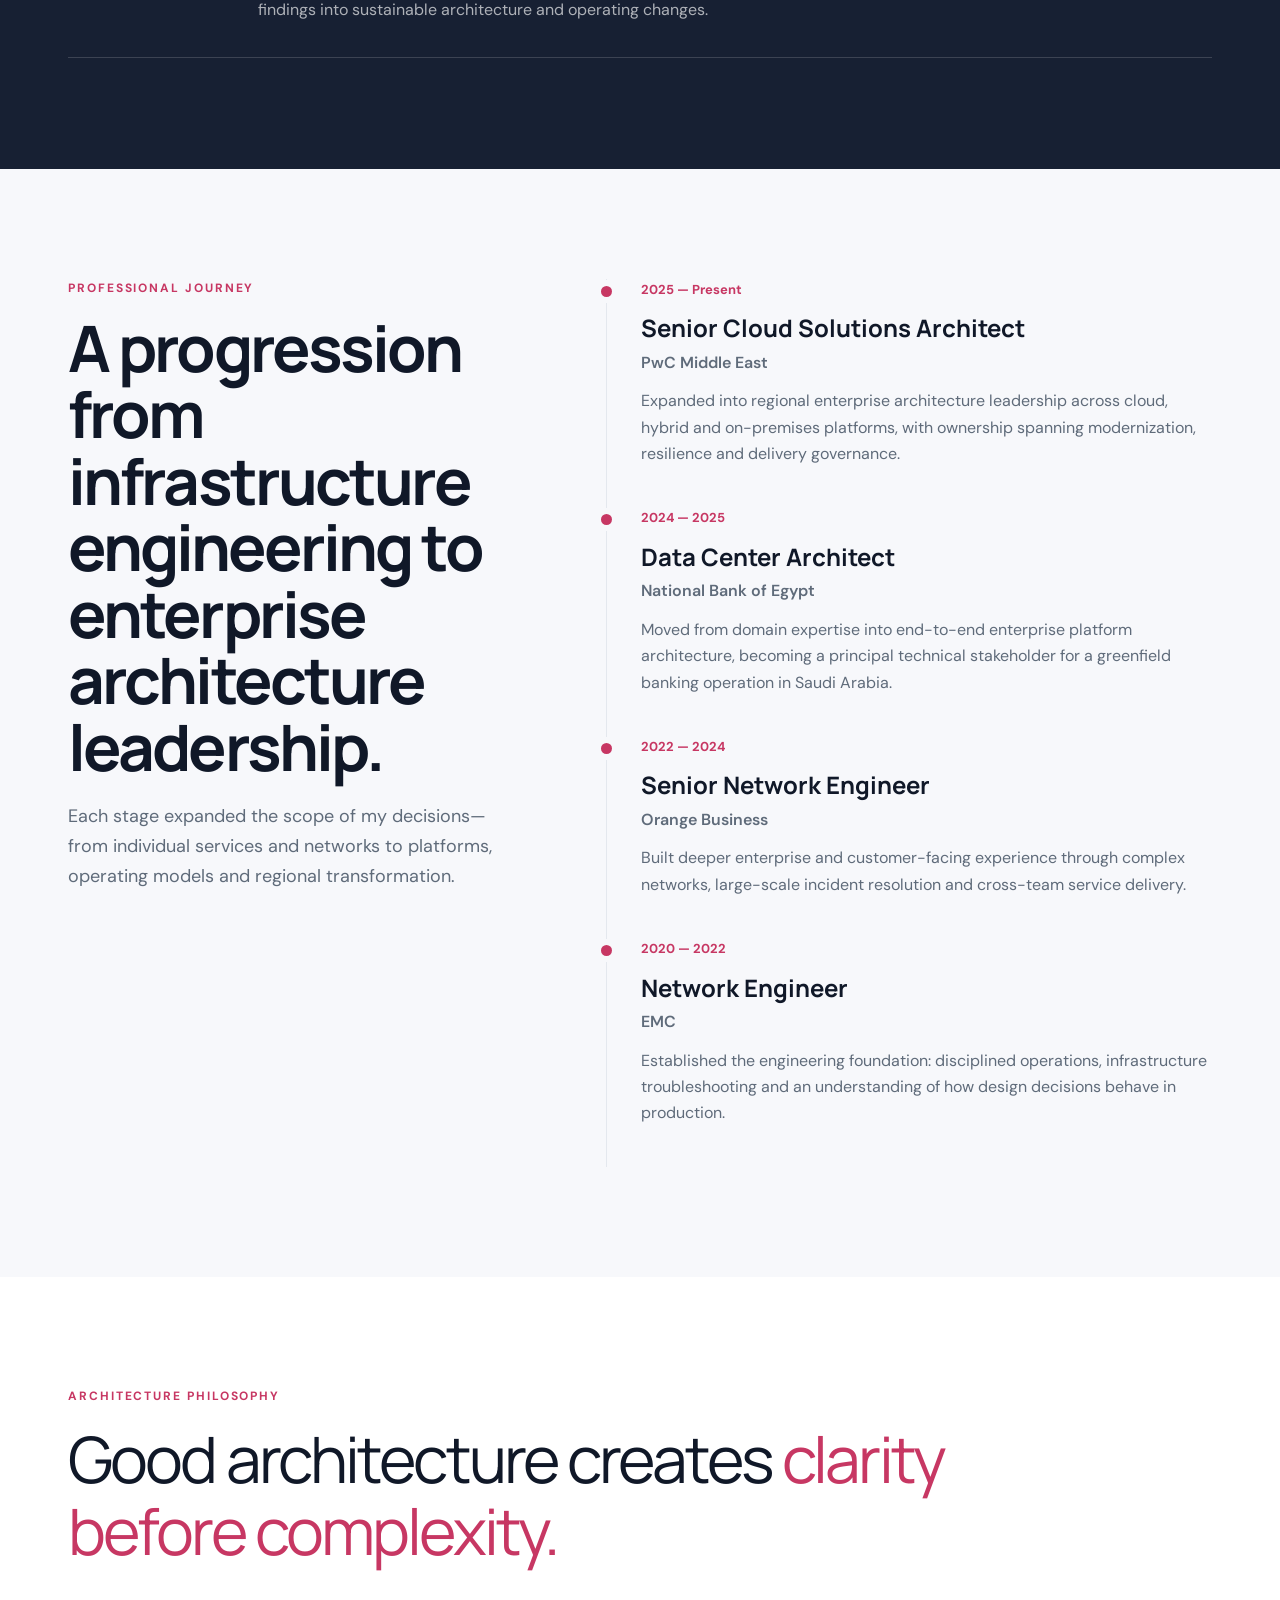
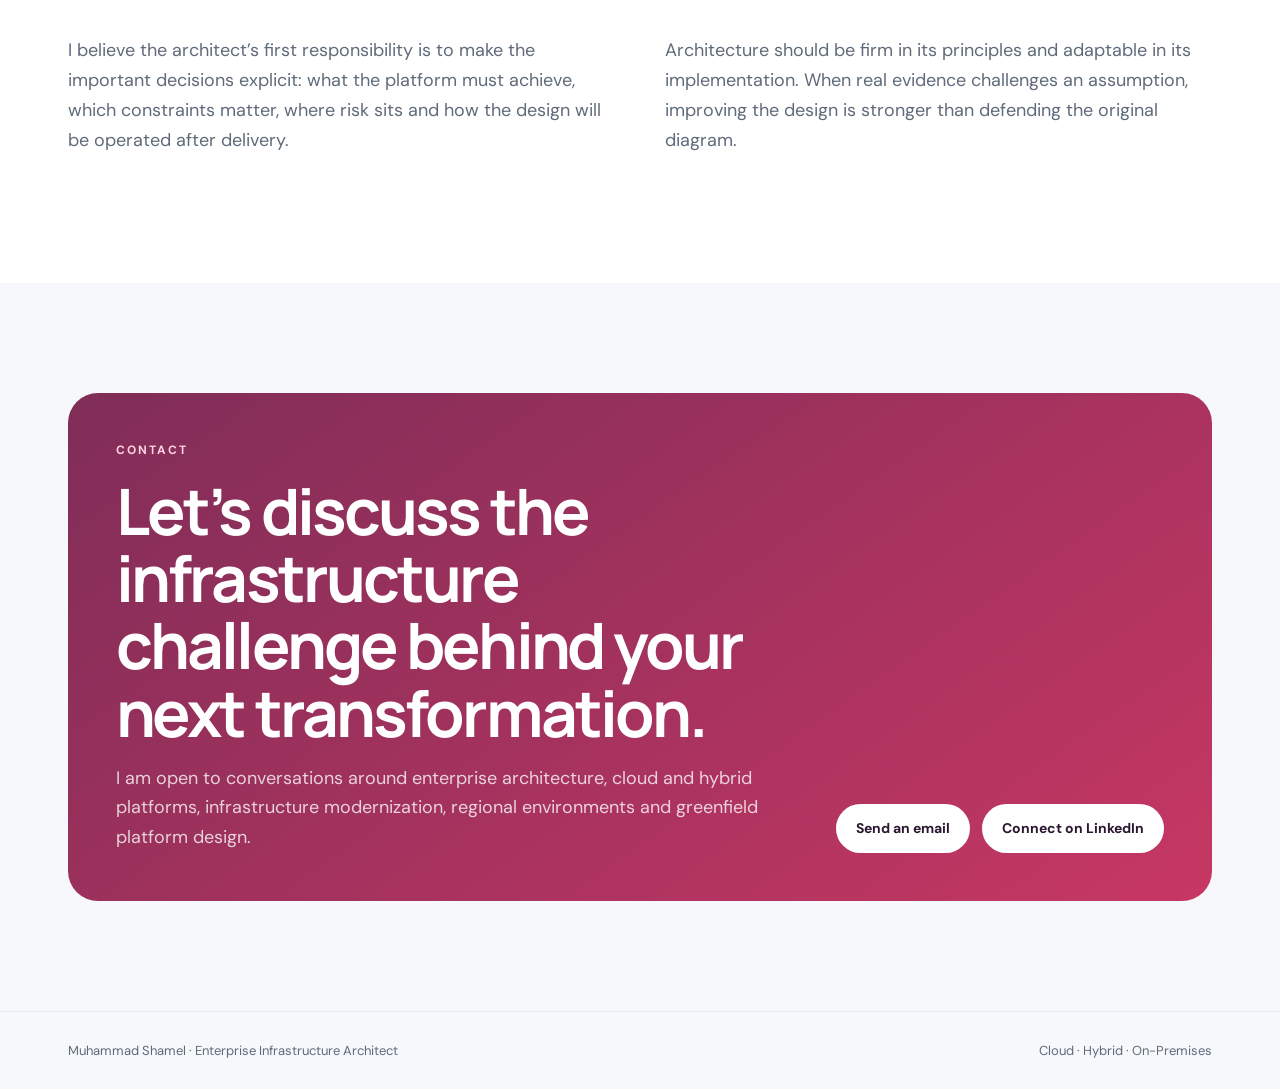
==== commit a737afe9: "Add GA4 and Microsoft Clarity analytics" ====
--- a/docs/index.html
+++ b/docs/index.html
@@ -1,28 +1,45 @@
-<!doctype html>
-<html lang="en" data-theme="light">
+<!DOCTYPE html>
+
+<html data-theme="light" lang="en">
 <head>
-<meta charset="utf-8">
-<meta name="viewport" content="width=device-width,initial-scale=1">
+<meta charset="utf-8"/>
+<meta content="width=device-width,initial-scale=1" name="viewport"/>
 <title>Muhammad Shamel | Enterprise Infrastructure Architect</title>
-<meta name="description" content="Enterprise Infrastructure Architect designing and leading secure, resilient and modern cloud, hybrid and on-premises platforms.">
-<link rel="preconnect" href="https://fonts.googleapis.com">
-<link rel="preconnect" href="https://fonts.gstatic.com" crossorigin>
-<link href="https://fonts.googleapis.com/css2?family=DM+Sans:wght@400;500;600;700&family=Manrope:wght@500;600;700;800&display=swap" rel="stylesheet">
-<link rel="stylesheet" href="css/site.css">
+<meta content="Enterprise Infrastructure Architect leading secure, resilient cloud, hybrid and on-premises platforms from strategy through delivery." name="description"/>
+<link href="https://fonts.googleapis.com" rel="preconnect"/>
+<link crossorigin="" href="https://fonts.gstatic.com" rel="preconnect"/>
+<link href="https://fonts.googleapis.com/css2?family=DM+Sans:wght@400;500;600;700&amp;family=Manrope:wght@500;600;700;800&amp;display=swap" rel="stylesheet"/>
+<link href="css/site.css" rel="stylesheet"/>
+<!-- Google Analytics 4 -->
+<script async src="https://www.googletagmanager.com/gtag/js?id=G-M8ZXN0602X"></script>
+<script>
+window.dataLayer = window.dataLayer || [];
+function gtag(){dataLayer.push(arguments);}
+gtag('js', new Date());
+gtag('config', 'G-M8ZXN0602X', { anonymize_ip: true });
+</script>
+<!-- Microsoft Clarity -->
+<script type="text/javascript">
+(function(c,l,a,r,i,t,y){
+  c[a]=c[a]||function(){(c[a].q=c[a].q||[]).push(arguments)};
+  t=l.createElement(r);t.async=1;t.src="https://www.clarity.ms/tag/"+i;
+  y=l.getElementsByTagName(r)[0];y.parentNode.insertBefore(t,y);
+})(window, document, "clarity", "script", "xvm2myrajs");
+</script>
 </head>
 <body>
-<header class="nav" id="nav"><div class="wrap nav-inner"><a class="brand" href="#top"><span data-edit="identity.name">Muhammad Shamel</span><small data-edit="identity.title">Enterprise Infrastructure Architect</small></a><nav class="links"><a href="#profile">Profile</a><a href="#capabilities">Capabilities</a><a href="#engagements">Engagements</a><a href="#journey">Journey</a><a href="#contact">Contact</a></nav><div class="nav-actions"><button class="icon-btn" id="themeToggle" aria-label="Toggle theme">◐</button><button class="icon-btn menu-btn" id="menuBtn" aria-label="Menu">☰</button></div></div><nav class="mobile" id="mobile"><a href="#profile">Profile</a><a href="#capabilities">Capabilities</a><a href="#engagements">Engagements</a><a href="#journey">Journey</a><a href="#contact">Contact</a></nav></header>
+<header class="nav" id="nav"><div class="wrap nav-inner"><a class="brand" href="#top"><span data-edit="identity.name">Muhammad Shamel</span><small data-edit="identity.title">Enterprise Infrastructure Architect</small></a><nav class="links"><a href="#profile">Profile</a><a href="#expertise">Expertise</a><a href="#engagements">Engagements</a><a href="#journey">Journey</a><a href="#contact">Contact</a></nav><div class="nav-actions"><button aria-label="Toggle theme" class="icon-btn" id="themeToggle">◐</button><button aria-label="Menu" class="icon-btn menu-btn" id="menuBtn">☰</button></div></div><nav class="mobile" id="mobile"><a href="#profile">Profile</a><a href="#expertise">Expertise</a><a href="#engagements">Engagements</a><a href="#journey">Journey</a><a href="#contact">Contact</a></nav></header>
 <main id="top">
-<section class="hero"><div class="wrap"><div class="hero-grid"><div class="reveal"><div class="eyebrow" data-edit="hero.eyebrow">Enterprise Infrastructure Architect</div><h1 data-edit="hero.headline">Designing infrastructure that <span>transforms business.</span></h1><p class="hero-sub" data-edit="hero.sub">I architect and lead secure, resilient enterprise platforms across cloud, hybrid and on-premises environments.</p><p class="hero-copy" data-edit="hero.copy">From greenfield banking platforms and disaster recovery to regional infrastructure and cloud modernization, I turn complex requirements into practical architectures that perform in the real world.</p><div class="actions"><a class="btn primary" href="#engagements" data-edit="labels.viewEngagements">View selected engagements</a><a class="btn" id="linkedinBtn" href="https://www.linkedin.com/in/" data-edit="labels.linkedin">LinkedIn</a><a class="btn" id="cvBtn" href="#" data-edit="labels.downloadCv">Download CV</a></div></div><div class="portrait reveal"><div class="portrait-card"><img id="photo" src="assets/photo.png" alt="Muhammad Shamel"><div class="portrait-meta"><strong data-edit="identity.role">Senior Cloud Solutions Architect</strong><span data-edit="identity.company">PwC Middle East</span></div></div></div></div><div class="impact-strip reveal" id="impactStrip"><div class="impact-item"><strong data-edit="impact.0.title">Greenfield enterprise platforms</strong><span data-edit="impact.0.text">Architecture and delivery from first design through operational readiness.</span></div><div class="impact-item"><strong data-edit="impact.1.title">Cloud, hybrid and on-premises</strong><span data-edit="impact.1.text">Experience across OCI, Azure and enterprise data center environments.</span></div><div class="impact-item"><strong data-edit="impact.2.title">Resilience by design</strong><span data-edit="impact.2.text">High availability, disaster recovery and secure connectivity built in.</span></div><div class="impact-item"><strong data-edit="impact.3.title">Leadership across teams</strong><span data-edit="impact.3.text">Orchestrating stakeholders, engineering teams and technology partners.</span></div></div></div></section>
-<section class="section" id="profile"><div class="wrap profile"><aside class="reveal"><div class="eyebrow" data-edit="sections.profileEyebrow">Executive Profile</div><h2 data-edit="sections.profileHeading">Architecture leadership from strategy through delivery.</h2></aside><div class="profile-copy reveal"><p data-edit="profile.p1">I am an Enterprise Infrastructure Architect with experience leading mission-critical initiatives across banking, professional services and digital forensics environments.</p><p data-edit="profile.p2">My work spans OCI, Azure and enterprise data centers, combining architecture, modernization, networking, resilience, operational excellence and technical leadership. I remain close to implementation because strong architecture must work beyond the diagram.</p><p data-edit="profile.p3">I lead design discussions, align internal teams and external technology partners, challenge assumptions when reality requires a better answer, and take ownership of complex delivery and troubleshooting.</p><div class="signature"><div><b data-edit="labels.currentRole">Current role</b><span data-edit="identity.role">Senior Cloud Solutions Architect</span></div><div><b data-edit="labels.primaryFocus">Primary focus</b><span data-edit="identity.focus">Enterprise Infrastructure Architecture</span></div><div><b data-edit="labels.platforms">Platforms</b><span data-edit="identity.platforms">OCI, Azure and On-Premises</span></div></div></div></div></section>
-<section class="section" id="capabilities"><div class="wrap"><div class="eyebrow reveal" data-edit="sections.capabilitiesEyebrow">Architecture Capabilities</div><h2 class="reveal" data-edit="sections.capabilitiesHeading">Business outcomes supported by deep technical capability.</h2><p class="lead reveal" data-edit="sections.capabilitiesLead">Technology is the enabler. The real value is creating infrastructure that is resilient, scalable, governed and ready to operate.</p><div class="cap-grid" id="capGrid"><article class="cap reveal"><h3 data-edit="capabilities.0.title">Enterprise Infrastructure Architecture</h3><p data-edit="capabilities.0.text">Shaping target-state platforms that align infrastructure decisions with business priorities, risk, growth and operational needs.</p></article><article class="cap reveal"><h3 data-edit="capabilities.1.title">Cloud &amp; Hybrid Transformation</h3><p data-edit="capabilities.1.text">Designing secure and governed cloud and hybrid environments across OCI, Azure and enterprise data centers.</p></article><article class="cap reveal"><h3 data-edit="capabilities.2.title">Infrastructure Modernization</h3><p data-edit="capabilities.2.text">Transforming legacy estates through platform redesign, virtualization, migration, standardization and automation.</p></article><article class="cap reveal"><h3 data-edit="capabilities.3.title">Enterprise Networking</h3><p data-edit="capabilities.3.text">Architecting connectivity, segmentation, routing and inspection models that support scale, security and regional operations.</p></article><article class="cap reveal"><h3 data-edit="capabilities.4.title">Operational Excellence</h3><p data-edit="capabilities.4.text">Improving reliability through architecture reviews, root-cause analysis, observability, documentation and continuous improvement.</p></article><article class="cap reveal"><h3 data-edit="capabilities.5.title">Technical Leadership</h3><p data-edit="capabilities.5.text">Leading design decisions and delivery across internal teams, application owners, administrators, security functions and vendors.</p></article></div></div></section>
-<section class="section engagements" id="engagements"><div class="wrap"><div class="eyebrow reveal" data-edit="sections.engagementsEyebrow">Selected Enterprise Engagements</div><h2 class="reveal" data-edit="sections.engagementsHeading">Evidence of architecture leadership at enterprise scale.</h2><p class="lead reveal" data-edit="sections.engagementsLead">Four engagements that reflect how I approach transformation: understand the business need, shape the architecture, align stakeholders and carry the solution through delivery.</p><div class="case-list" id="caseList"><article class="case reveal" data-case="0"><div class="sector" data-edit="engagements.0.sector">Financial Services</div><div><h3 data-edit="engagements.0.title">Enterprise Banking Platform Transformation</h3><p data-edit="engagements.0.intro">Architected and led the delivery of a mission-critical enterprise banking platform, establishing a secure, resilient and scalable foundation for business expansion, operational continuity and long-term growth.</p></div><div class="arrow"><svg viewBox="0 0 24 24" aria-hidden="true" focusable="false"><path d="M9 5l7 7-7 7"/></svg></div></article><article class="case reveal" data-case="1"><div class="sector" data-edit="engagements.1.sector">Professional Services</div><div><h3 data-edit="engagements.1.title">Enterprise Cloud Network Modernization</h3><p data-edit="engagements.1.intro">Led a strategic cloud infrastructure modernization initiative focused on cost optimization while strengthening security, scalability, governance and operational flexibility.</p></div><div class="arrow"><svg viewBox="0 0 24 24" aria-hidden="true" focusable="false"><path d="M9 5l7 7-7 7"/></svg></div></article><article class="case reveal" data-case="2"><div class="sector" data-edit="engagements.2.sector">Digital Forensics</div><div><h3 data-edit="engagements.2.title">Regional Infrastructure Platform</h3><p data-edit="engagements.2.intro">Designed and delivered a production-ready regional infrastructure platform that strengthened operational resilience, enabled secure collaboration and established a scalable foundation for future growth.</p></div><div class="arrow"><svg viewBox="0 0 24 24" aria-hidden="true" focusable="false"><path d="M9 5l7 7-7 7"/></svg></div></article><article class="case reveal" data-case="3"><div class="sector" data-edit="engagements.3.sector">Enterprise Platforms</div><div><h3 data-edit="engagements.3.title">Platform Reliability &amp; Continuous Improvement</h3><p data-edit="engagements.3.intro">Led continuous platform improvement initiatives focused on architecture maturity, operational excellence, service reliability and automation across enterprise environments.</p></div><div class="arrow"><svg viewBox="0 0 24 24" aria-hidden="true" focusable="false"><path d="M9 5l7 7-7 7"/></svg></div></article></div></div></section>
-<section class="section" id="journey"><div class="wrap journey"><div class="reveal"><div class="eyebrow" data-edit="sections.journeyEyebrow">Professional Journey</div><h2 data-edit="sections.journeyHeading">From network engineering to enterprise architecture.</h2><p class="lead" data-edit="sections.journeyLead">A career built by moving progressively closer to the decisions that shape entire platforms.</p></div><div class="timeline" id="timeline"><article class="job reveal"><div class="year" data-edit="journey.0.year">2025 — Present</div><h3 data-edit="journey.0.role">Senior Cloud Solutions Architect</h3><div class="org" data-edit="journey.0.org">PwC Middle East</div><p data-edit="journey.0.text">Leading cloud, hybrid and on-premises architecture and modernization across regional Digital Forensics environments.</p></article><article class="job reveal"><div class="year" data-edit="journey.1.year">2024 — 2025</div><h3 data-edit="journey.1.role">Data Center Architect</h3><div class="org" data-edit="journey.1.org">National Bank of Egypt</div><p data-edit="journey.1.text">Led enterprise infrastructure architecture and the greenfield OCI banking platform for Saudi Arabia.</p></article><article class="job reveal"><div class="year" data-edit="journey.2.year">2022 — 2024</div><h3 data-edit="journey.2.role">Network Engineer</h3><div class="org" data-edit="journey.2.org">Orange Business</div><p data-edit="journey.2.text">Delivered enterprise networking and troubleshooting across complex customer environments.</p></article><article class="job reveal"><div class="year" data-edit="journey.3.year">2020 — 2022</div><h3 data-edit="journey.3.role">Network Engineer</h3><div class="org" data-edit="journey.3.org">EMC</div><p data-edit="journey.3.text">Built a strong foundation in infrastructure, networking and disciplined technical problem solving.</p></article></div></div></section>
-<section class="section philosophy"><div class="wrap"><div class="eyebrow reveal" data-edit="sections.philosophyEyebrow">Architecture Philosophy</div><div class="quote reveal" data-edit="philosophy.quote">Successful architecture is not measured by the technology selected. It is measured by the <span>business outcome it enables.</span></div><div class="philosophy-grid reveal"><p data-edit="philosophy.p1">My approach combines strategic planning with hands-on technical leadership. I design for security, resilience, scalability and operational sustainability from the beginning, not as corrective work after deployment.</p><p data-edit="philosophy.p2">I also believe architecture must adapt to evidence. When implementation exposes a weak assumption, the right response is to improve the design, align stakeholders and move forward with a solution grounded in operational reality.</p></div></div></section>
-<section class="section" id="contact"><div class="wrap"><div class="contact-card contact-wide reveal"><div class="contact-content"><div class="eyebrow" style="color:#ffd4e0" data-edit="sections.contactEyebrow">Contact</div><h2 data-edit="contact.heading">Let’s discuss your next infrastructure transformation.</h2><p data-edit="contact.copy">I am always open to conversations around enterprise architecture, cloud and hybrid modernization, platform resilience and technical leadership.</p></div><div class="actions"><a class="btn" id="emailBtn" href="mailto:muhammad.shamel@example.com" data-edit="labels.sendEmail">Send an email</a><a class="btn" id="contactLinkedin" href="https://www.linkedin.com/in/" data-edit="labels.connectLinkedin">Connect on LinkedIn</a></div></div></div></section>
+<section class="hero"><div class="wrap"><div class="hero-grid"><div class="reveal"><div class="eyebrow" data-edit="hero.eyebrow">Enterprise Infrastructure Architect</div><h1 data-edit="hero.headline">Designing infrastructure that <span>enables business.</span></h1><p class="hero-sub" data-edit="hero.sub">I lead the architecture of secure, resilient enterprise platforms across cloud, hybrid and on-premises environments.</p><p class="hero-copy" data-edit="hero.copy">My focus is turning complex business and operational requirements into practical platforms that can be delivered, governed and sustained at enterprise scale.</p><div class="actions"><a class="btn primary" data-edit="labels.viewEngagements" href="#engagements">View selected engagements</a><a class="btn" data-edit="labels.linkedin" href="https://www.linkedin.com/in/" id="linkedinBtn">LinkedIn</a><a class="btn" data-edit="labels.downloadCv" href="#" id="cvBtn">Download CV</a></div></div><div class="portrait reveal"><div class="portrait-card"><img alt="Muhammad Shamel" id="photo" src="assets/photo.png"/><div class="portrait-meta"><strong data-edit="identity.role">Senior Cloud Solutions Architect</strong><span data-edit="identity.company">PwC Middle East</span></div></div></div></div><div class="impact-strip reveal" id="impactStrip"><div class="impact-item"><strong data-edit="impact.0.title">Strategy through delivery</strong><span data-edit="impact.0.text">Architecture ownership from target state and design decisions through operational readiness.</span></div><div class="impact-item"><strong data-edit="impact.1.title">Cloud, hybrid and on-premises</strong><span data-edit="impact.1.text">A broad infrastructure perspective across modern cloud and enterprise data-center environments.</span></div><div class="impact-item"><strong data-edit="impact.2.title">Regional and regulated environments</strong><span data-edit="impact.2.text">Experience shaping platforms where resilience, control and continuity are critical.</span></div><div class="impact-item"><strong data-edit="impact.3.title">Architecture grounded in operations</strong><span data-edit="impact.3.text">Design decisions informed by implementation, troubleshooting and long-term supportability.</span></div></div></div></section>
+<section class="section" id="profile"><div class="wrap profile"><aside class="reveal"><div class="eyebrow" data-edit="sections.profileEyebrow">Executive Profile</div><h2 data-edit="sections.profileHeading">Architecture as a bridge between direction, decisions and delivery.</h2></aside><div class="profile-copy reveal"><p data-edit="profile.p1">I work at the point where business direction, architecture decisions and delivery reality meet. My role is to create a clear technical direction and ensure it remains practical from the first design discussion through production readiness.</p><p data-edit="profile.p2">I approach architecture as a decision-making discipline: understand the objective, expose constraints and risk, evaluate trade-offs, and establish a platform model that teams can implement and operate with confidence.</p><p data-edit="profile.p3">I stay engaged beyond the diagram—aligning stakeholders, challenging assumptions and adapting the design when implementation evidence shows that a better answer is required.</p><div class="signature"><div><b data-edit="labels.currentRole">Current role</b><span data-edit="identity.role">Senior Cloud Solutions Architect</span></div><div><b data-edit="labels.primaryFocus">Primary focus</b><span data-edit="identity.focus">Enterprise Infrastructure Architecture</span></div><div><b data-edit="labels.platforms"><br/></b><span data-edit="identity.platforms"></span></div></div></div></div></section>
+
+<section class="section expertise-section" id="expertise"><div class="wrap"><div class="eyebrow reveal" data-edit="sections.expertiseEyebrow">How I Help Organizations Succeed</div><h2 class="reveal" data-edit="sections.expertiseHeading">Architecture that turns infrastructure challenges into business-enabling platforms.</h2><p class="lead reveal" data-edit="sections.expertiseLead">I help organizations design, modernize and optimize enterprise infrastructure by combining architecture leadership with practical delivery experience across cloud, hybrid and on-premises environments.</p><div class="cap-grid" id="expertiseGrid"><article class="cap reveal"><h3 data-edit="expertise.0.title">Enterprise Platform Architecture</h3><p data-edit="expertise.0.text">Designing secure, scalable enterprise platforms that establish a strong architectural foundation for long-term business growth and technology evolution.</p></article><article class="cap reveal"><h3 data-edit="expertise.1.title">Infrastructure Modernization</h3><p data-edit="expertise.1.text">Transforming legacy environments into resilient, future-ready platforms while minimizing operational risk and disruption.</p></article><article class="cap reveal"><h3 data-edit="expertise.2.title">Regional Platform Resilience</h3><p data-edit="expertise.2.text">Building highly available, multi-site infrastructure that strengthens business continuity, service stability and disaster recovery readiness.</p></article><article class="cap reveal"><h3 data-edit="expertise.3.title">Security &amp; Governance</h3><p data-edit="expertise.3.text">Embedding governance, security and identity into architecture from the outset to support compliance, control and long-term maintainability.</p></article><article class="cap reveal"><h3 data-edit="expertise.4.title">Operational Simplification</h3><p data-edit="expertise.4.text">Reducing infrastructure complexity through standardization, automation and architectural consistency to improve operational efficiency.</p></article><article class="cap reveal"><h3 data-edit="expertise.5.title">Cost-Optimized Architecture</h3><p data-edit="expertise.5.text">Balancing resilience, scalability and operational efficiency while maximizing the value of infrastructure investments.</p></article></div></div></section><section class="practice-section" id="practice"><div class="wrap practice-inner reveal"><div><div class="eyebrow" data-edit="sections.practiceEyebrow">Architecture in Practice</div><h2 data-edit="sections.practiceHeading">From principles to delivered outcomes.</h2></div><p data-edit="practice.statement">The following engagements show how architecture principles were translated into delivered platforms and measurable outcomes across banking, cloud modernization, regional infrastructure and enterprise operations.</p></div></section><section class="section engagements" id="engagements"><div class="wrap"><div class="eyebrow reveal" data-edit="sections.engagementsEyebrow">Selected Enterprise Engagements</div><h2 class="reveal" data-edit="sections.engagementsHeading">Evidence of architecture leadership at enterprise scale.</h2><p class="lead reveal" data-edit="sections.engagementsLead">Each engagement follows the same pattern: clarify the business challenge, shape the architecture, lead the critical decisions and carry the solution through delivery.</p><div class="case-list" id="caseList"><article class="case reveal" data-case="0"><div class="sector" data-edit="engagements.0.sector">Financial Services</div><div><h3 data-edit="engagements.0.title">Enterprise Banking Platform Transformation</h3><p data-edit="engagements.0.intro">Led the architecture and delivery of a greenfield enterprise banking platform, creating a secure and resilient foundation for a new operation in Saudi Arabia.</p></div><div class="arrow"><svg aria-hidden="true" focusable="false" viewbox="0 0 24 24"><path d="M9 5l7 7-7 7"></path></svg></div></article><article class="case reveal" data-case="1"><div class="sector" data-edit="engagements.1.sector">Professional Services</div><div><h3 data-edit="engagements.1.title">Enterprise Cloud Network Modernization</h3><p data-edit="engagements.1.intro">Redesigned an enterprise cloud network and security model to improve control, scalability and operating efficiency while reducing recurring cost.</p></div><div class="arrow"><svg aria-hidden="true" focusable="false" viewbox="0 0 24 24"><path d="M9 5l7 7-7 7"></path></svg></div></article><article class="case reveal" data-case="2"><div class="sector" data-edit="engagements.2.sector">Digital Forensics</div><div><h3 data-edit="engagements.2.title">Regional Infrastructure Platform</h3><p data-edit="engagements.2.intro">Designed and delivered a regional infrastructure platform that enabled secure operations, resilient connectivity and future expansion across locations.</p></div><div class="arrow"><svg aria-hidden="true" focusable="false" viewbox="0 0 24 24"><path d="M9 5l7 7-7 7"></path></svg></div></article><article class="case reveal" data-case="3"><div class="sector" data-edit="engagements.3.sector">Enterprise Platforms</div><div><h3 data-edit="engagements.3.title">Platform Reliability &amp; Continuous Improvement</h3><p data-edit="engagements.3.intro">Improved the reliability and supportability of enterprise platforms by converting complex production findings into sustainable architecture and operating changes.</p></div><div class="arrow"><svg aria-hidden="true" focusable="false" viewbox="0 0 24 24"><path d="M9 5l7 7-7 7"></path></svg></div></article></div></div></section>
+<section class="section" id="journey"><div class="wrap journey"><div class="reveal"><div class="eyebrow" data-edit="sections.journeyEyebrow">Professional Journey</div><h2 data-edit="sections.journeyHeading">A progression from infrastructure engineering to enterprise architecture leadership.</h2><p class="lead" data-edit="sections.journeyLead">Each stage expanded the scope of my decisions—from individual services and networks to platforms, operating models and regional transformation.</p></div><div class="timeline" id="timeline"><article class="job reveal"><div class="year" data-edit="journey.0.year">2025 — Present</div><h3 data-edit="journey.0.role">Senior Cloud Solutions Architect</h3><div class="org" data-edit="journey.0.org">PwC Middle East</div><p data-edit="journey.0.text">Expanded into regional enterprise architecture leadership across cloud, hybrid and on-premises platforms, with ownership spanning modernization, resilience and delivery governance.</p></article><article class="job reveal"><div class="year" data-edit="journey.1.year">2024 — 2025</div><h3 data-edit="journey.1.role">Data Center Architect</h3><div class="org" data-edit="journey.1.org">National Bank of Egypt</div><p data-edit="journey.1.text">Moved from domain expertise into end-to-end enterprise platform architecture, becoming a principal technical stakeholder for a greenfield banking operation in Saudi Arabia.</p></article><article class="job reveal"><div class="year" data-edit="journey.2.year">2022 — 2024</div><h3 data-edit="journey.2.role">Senior Network Engineer</h3><div class="org" data-edit="journey.2.org">Orange Business</div><p data-edit="journey.2.text">Built deeper enterprise and customer-facing experience through complex networks, large-scale incident resolution and cross-team service delivery.</p></article><article class="job reveal"><div class="year" data-edit="journey.3.year">2020 — 2022</div><h3 data-edit="journey.3.role">Network Engineer</h3><div class="org" data-edit="journey.3.org">EMC</div><p data-edit="journey.3.text">Established the engineering foundation: disciplined operations, infrastructure troubleshooting and an understanding of how design decisions behave in production.</p></article></div></div></section>
+<section class="section philosophy"><div class="wrap"><div class="eyebrow reveal" data-edit="sections.philosophyEyebrow">Architecture Philosophy</div><div class="quote reveal" data-edit="philosophy.quote">Good architecture creates <span>clarity before complexity.</span></div><div class="philosophy-grid reveal"><p data-edit="philosophy.p1">I believe the architect’s first responsibility is to make the important decisions explicit: what the platform must achieve, which constraints matter, where risk sits and how the design will be operated after delivery.</p><p data-edit="philosophy.p2">Architecture should be firm in its principles and adaptable in its implementation. When real evidence challenges an assumption, improving the design is stronger than defending the original diagram.</p></div></div></section>
+<section class="section" id="contact"><div class="wrap"><div class="contact-card contact-wide reveal"><div class="contact-content"><div class="eyebrow" data-edit="sections.contactEyebrow" style="color:#ffd4e0">Contact</div><h2 data-edit="contact.heading">Let’s discuss the infrastructure challenge behind your next transformation.</h2><p data-edit="contact.copy">I am open to conversations around enterprise architecture, cloud and hybrid platforms, infrastructure modernization, regional environments and greenfield platform design.</p></div><div class="actions"><a class="btn" data-edit="labels.sendEmail" href="mailto:muhammad.shamel@example.com" id="emailBtn">Send an email</a><a class="btn" data-edit="labels.connectLinkedin" href="https://www.linkedin.com/in/" id="contactLinkedin">Connect on LinkedIn</a></div></div></div></section>
 </main>
 <footer class="footer"><div class="wrap footer-inner"><span data-edit="footer.left">Muhammad Shamel · Enterprise Infrastructure Architect</span><span data-edit="footer.right">Cloud · Hybrid · On-Premises</span></div></footer>
-<div class="modal" id="modal"><div class="modal-bg" data-close></div><article class="modal-card"><div class="modal-head"><div><div class="eyebrow" id="modalSector"></div><h3 id="modalTitle"></h3></div><button class="close" data-close>×</button></div><p class="lead" id="modalIntro"></p><div class="case-details" id="modalDetails"></div></article></div>
+<div class="modal" id="modal"><div class="modal-bg" data-close=""></div><article class="modal-card"><div class="modal-head"><div><div class="eyebrow" id="modalSector"></div><h3 id="modalTitle"></h3></div><button class="close" data-close="">×</button></div><p class="lead" id="modalIntro"></p><div class="case-details" id="modalDetails"></div></article></div>
 <div class="toast" id="toast"></div>
 <script>
 window.SITE_CONFIG = {
@@ -32,5 +49,6 @@
 };
 </script>
 <script src="js/site.js"></script>
+<script src="js/analytics.js" defer></script>
 </body>
-</html>
+</html>
--- a/docs/css/site.css
+++ b/docs/css/site.css
@@ -7,7 +7,7 @@
 .engagements{background:var(--dark);color:var(--bg)}html[data-theme="dark"] .engagements{background:#090c12;color:#f7f8fb}.engagements .lead{color:rgba(255,255,255,.65)}.case-list{margin-top:54px;border-top:1px solid rgba(255,255,255,.16)}.case{display:grid;grid-template-columns:160px 1fr 28px;gap:30px;padding:34px 0;border-bottom:1px solid rgba(255,255,255,.16);cursor:pointer}.case .sector{font-size:12px;text-transform:uppercase;letter-spacing:.15em;color:#d7a1b4}.case h3{font-family:var(--display);font-size:clamp(25px,3vw,38px);line-height:1.15;margin:0}.case p{color:rgba(255,255,255,.65);margin:10px 0 0;max-width:760px}.arrow{display:flex;align-items:center;justify-content:center;color:currentColor}.arrow svg{width:24px;height:24px;display:block;fill:none;stroke:currentColor;stroke-width:2.5;stroke-linecap:round;stroke-linejoin:round}.journey{display:grid;grid-template-columns:.85fr 1.15fr;gap:90px}.timeline{border-left:1px solid var(--line);padding-left:34px}.job{position:relative;padding:0 0 40px}.job:before{content:"";position:absolute;left:-40px;top:7px;width:11px;height:11px;border-radius:50%;background:var(--brand);box-shadow:0 0 0 6px var(--bg)}.job .year{color:var(--brand);font-weight:700;font-size:13px}.job h3{font-family:var(--display);font-size:24px;margin:8px 0 2px}.job .org{color:var(--muted);font-weight:600}.job p{color:var(--muted);margin:12px 0 0;max-width:700px}.philosophy{background:var(--surface)}.quote{font-family:var(--display);font-size:clamp(36px,5vw,68px);line-height:1.14;letter-spacing:-.045em;max-width:1050px}.quote span{color:var(--brand)}.philosophy-grid{display:grid;grid-template-columns:1fr 1fr;gap:50px;margin-top:50px;color:var(--muted);font-size:18px}.contact-card{background:linear-gradient(145deg,var(--brand-2),var(--brand));color:white;border-radius:30px;padding:48px}.contact-card p{color:rgba(255,255,255,.78);font-size:18px;max-width:760px;margin:18px 0 0}.contact-card .btn{background:white;color:#2b1730;border:0}.contact-wide{display:flex;align-items:flex-end;justify-content:space-between;gap:48px}.contact-wide h2{font-family:var(--display);font-size:clamp(38px,5vw,64px);line-height:1.05;letter-spacing:-.045em;margin:0;max-width:820px}.contact-wide .actions{margin-top:0;flex-shrink:0}.contact-content{max-width:830px}.footer{padding:28px 0;border-top:1px solid var(--line);color:var(--muted);font-size:13px}.footer-inner{display:flex;justify-content:space-between;gap:20px;flex-wrap:wrap}
 .modal{position:fixed;inset:0;z-index:100;display:none;align-items:center;justify-content:center;padding:24px}.modal.open{display:flex}.modal-bg{position:absolute;inset:0;background:rgba(5,10,18,.72);backdrop-filter:blur(8px)}.modal-card{position:relative;background:var(--surface);color:var(--text);width:min(860px,100%);max-height:86vh;overflow:auto;border-radius:28px;padding:38px;box-shadow:var(--shadow)}.modal-head{display:flex;justify-content:space-between;gap:20px}.modal h3{font-family:var(--display);font-size:36px;line-height:1.1;margin:8px 0 0}.close{width:38px;height:38px;border-radius:50%;border:1px solid var(--line);background:var(--surface);cursor:pointer}.case-details{display:grid;grid-template-columns:1fr 1fr;gap:28px;margin-top:30px}.case-details div{padding-top:18px;border-top:1px solid var(--line)}.case-details h4{font-size:12px;text-transform:uppercase;letter-spacing:.12em;color:var(--brand);margin:0 0 10px}.case-details p{color:var(--muted);margin:0}.toast{position:fixed;left:50%;bottom:88px;transform:translate(-50%,20px);opacity:0;z-index:130;background:var(--text);color:var(--bg);padding:11px 18px;border-radius:999px;transition:.2s}.toast.show{opacity:1;transform:translate(-50%,0)}.reveal{opacity:1;transform:none;transition:.7s}.reveal.in{opacity:1;transform:none}
 /* Shared interactions: used identically by production and local editor. */
-.impact-item,.cap{transition:transform .22s ease,box-shadow .22s ease;will-change:transform}
+.impact-item,.cap{transition:transform .22s ease,box-shadow .22s ease,border-color .22s ease;will-change:transform}
 .impact-item:hover,.cap:hover{transform:translateY(-5px);box-shadow:var(--shadow)}
 .case{transition:transform .22s ease;will-change:transform}
 .arrow{transition:transform .22s ease;will-change:transform}
@@ -16,3 +16,11 @@
 @media(max-width:920px){.links{display:none}.menu-btn{display:grid}.hero-grid,.profile,.journey{grid-template-columns:1fr}.contact-wide{align-items:flex-start;flex-direction:column}.portrait{max-width:430px}.profile aside{position:static}.impact-strip{grid-template-columns:1fr 1fr}.impact-item:nth-child(2){border-right:1px solid var(--line)}.impact-item:nth-child(-n+2){border-bottom:1px solid var(--line)}.cap-grid{grid-template-columns:1fr 1fr}.case{grid-template-columns:110px 1fr 20px}.philosophy-grid{grid-template-columns:1fr}}
 @media(max-width:620px){.arrow svg{width:20px;height:20px}.wrap{padding:0 20px}.section{padding:80px 0}.hero{padding-top:120px}.hero h1{font-size:54px}.impact-strip,.cap-grid{grid-template-columns:1fr}.contact-card{padding:30px}.impact-item{border-right:1px solid var(--line);border-bottom:1px solid var(--line)}.case{grid-template-columns:1fr 22px}.case .sector{grid-column:1/-1}.case-details{grid-template-columns:1fr}.modal-card{padding:26px}}
 @media(prefers-reduced-motion:reduce){*{scroll-behavior:auto!important;transition:none!important}.reveal{opacity:1;transform:none}}
+
+.expertise-section{background:var(--surface-2)}
+.practice-section{padding:86px 0;background:var(--surface);border-top:1px solid var(--line);border-bottom:1px solid var(--line)}
+.practice-inner{display:grid;grid-template-columns:.85fr 1.15fr;gap:90px;align-items:end}
+.practice-inner h2{font-family:var(--display);font-size:clamp(34px,4vw,54px);line-height:1.06;letter-spacing:-.04em;margin:0;max-width:640px}
+.practice-inner p{font-size:20px;line-height:1.7;color:var(--muted);margin:0;max-width:720px}
+@media(max-width:920px){.practice-inner{grid-template-columns:1fr;gap:30px;align-items:start}}
+@media(max-width:620px){.practice-section{padding:70px 0}.practice-inner p{font-size:18px}}
